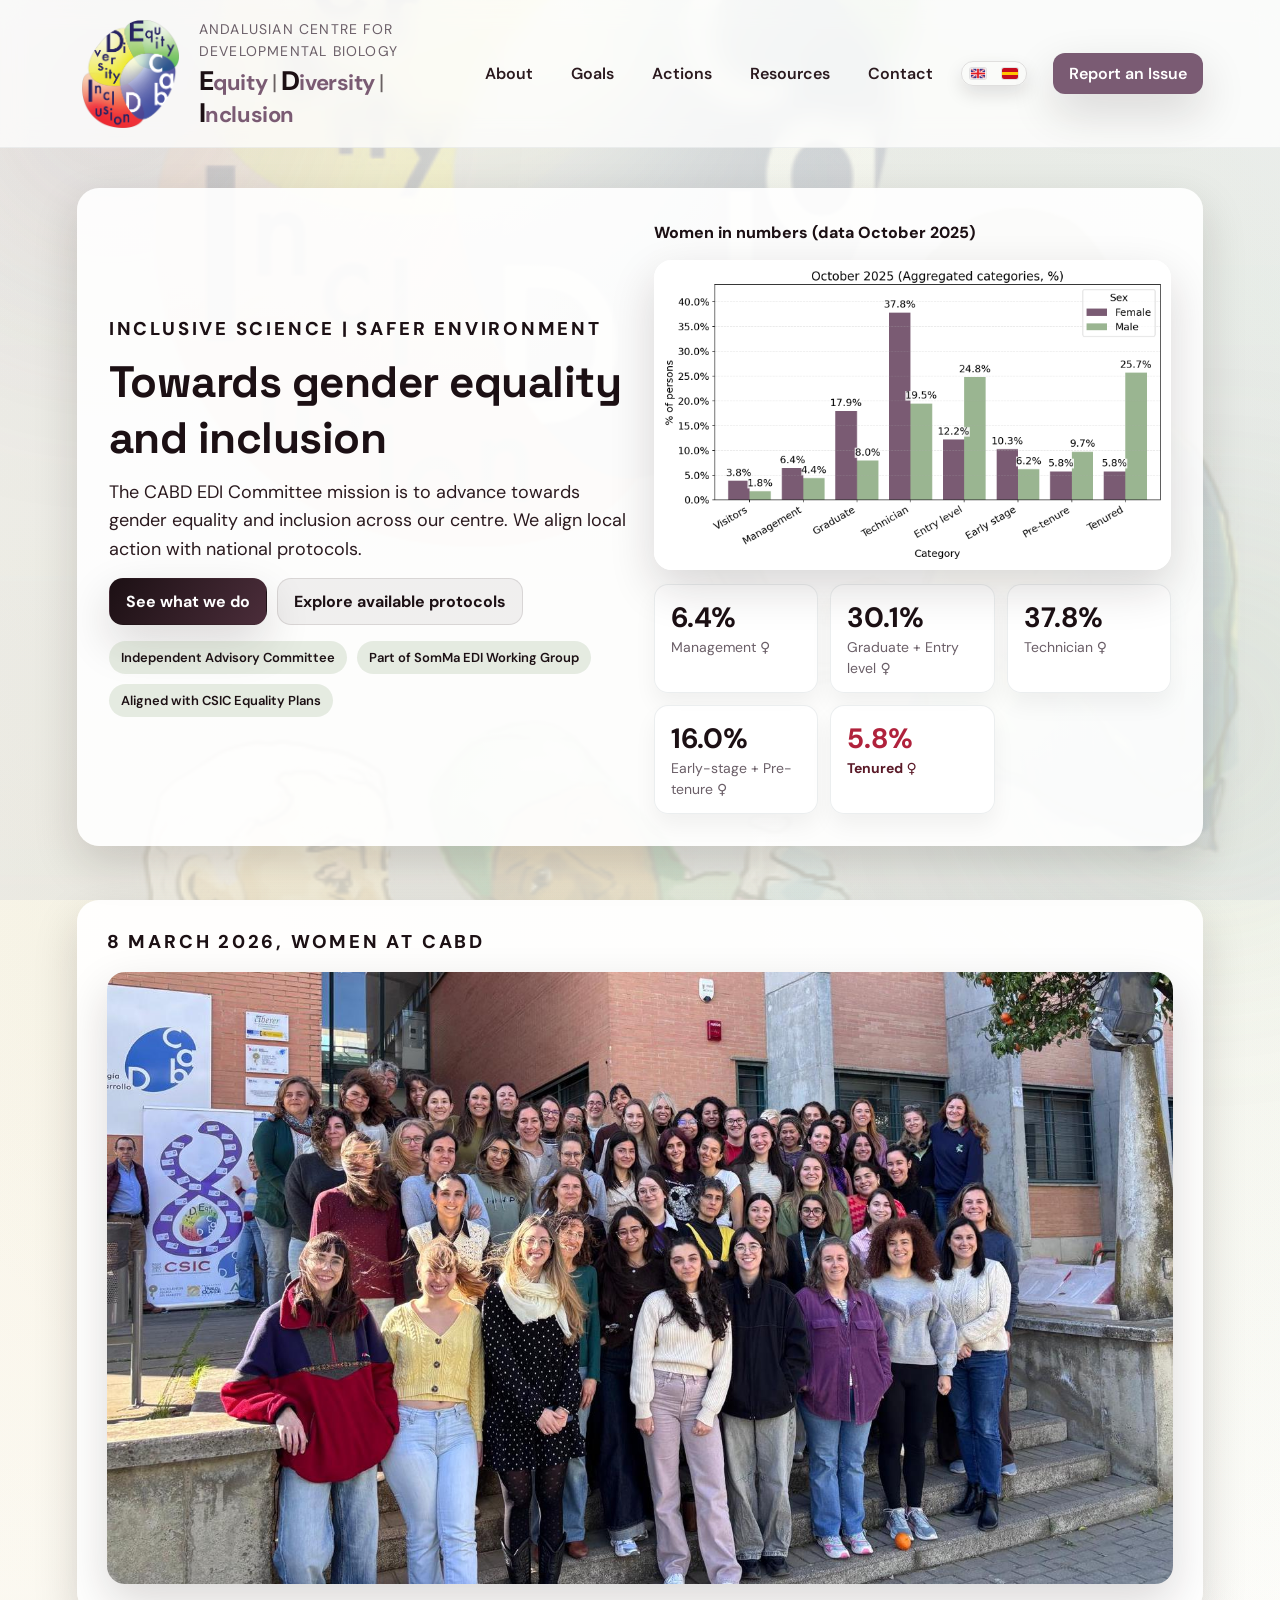
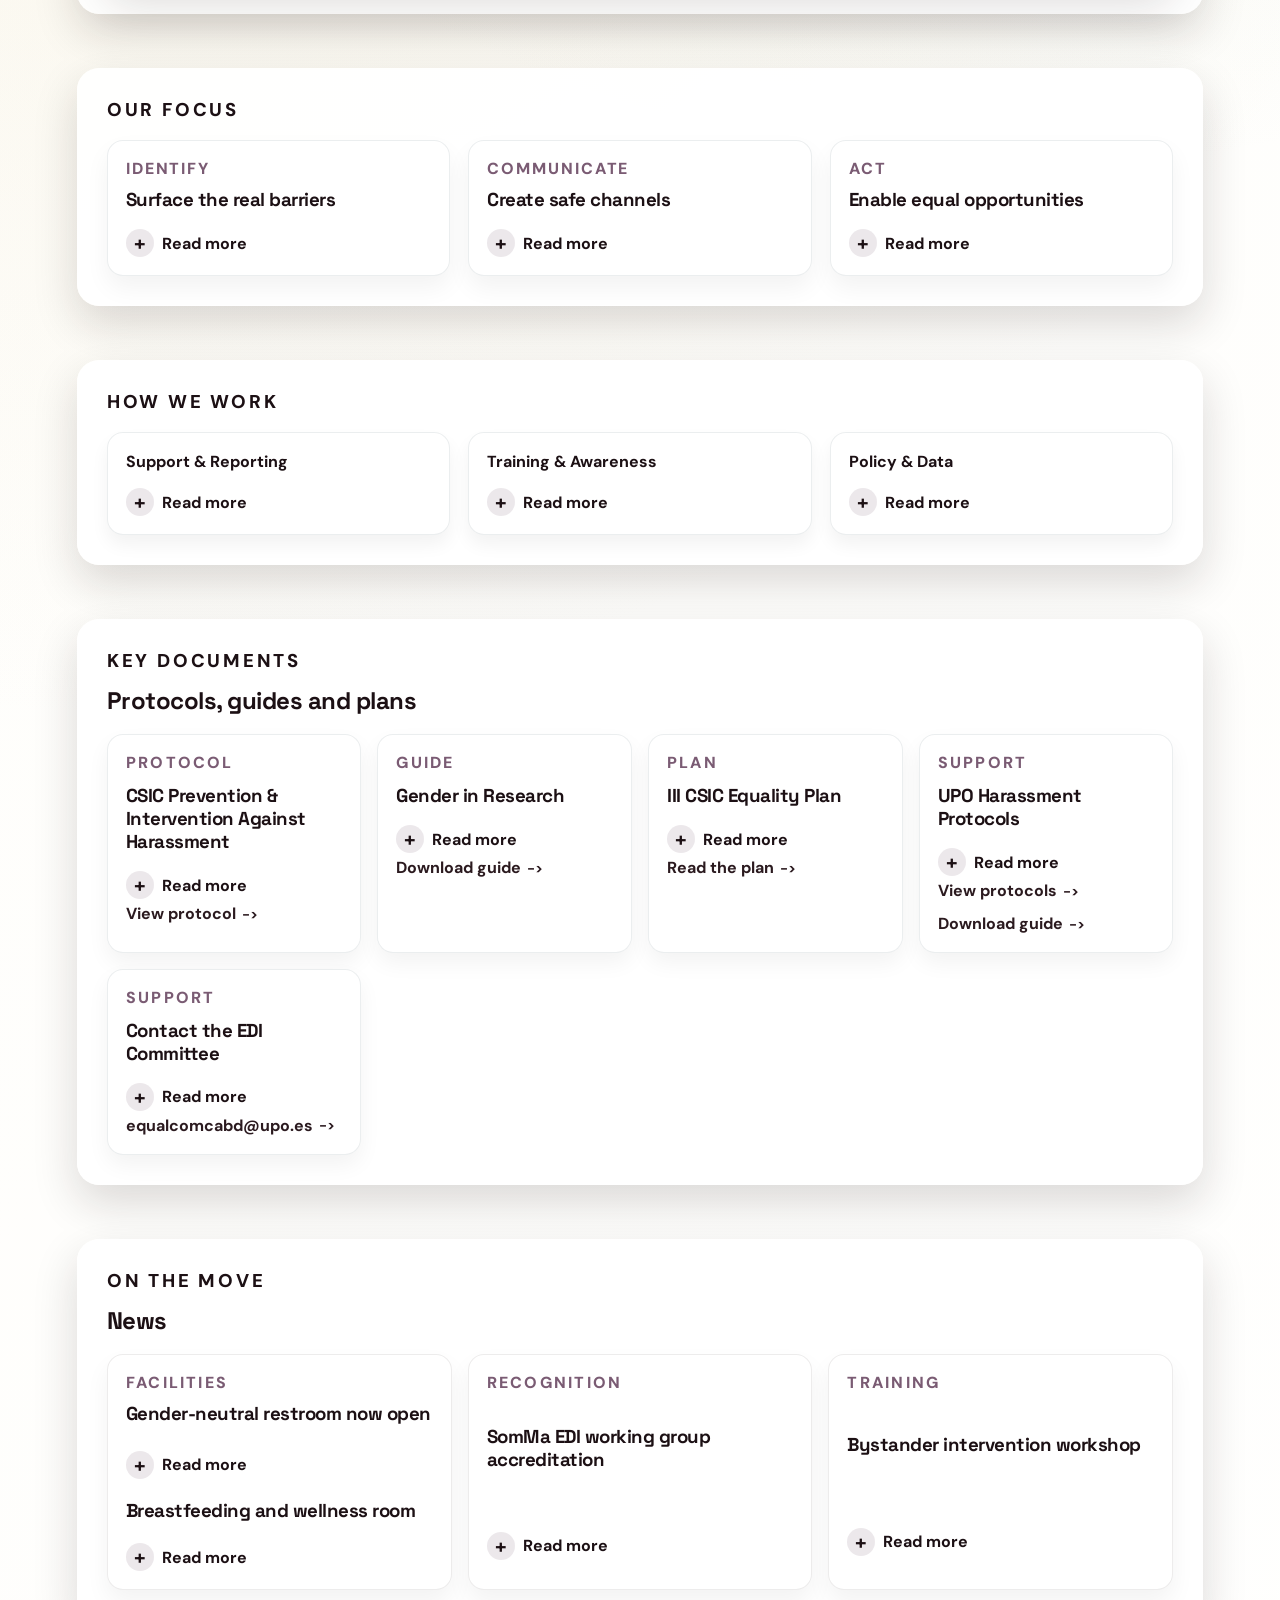
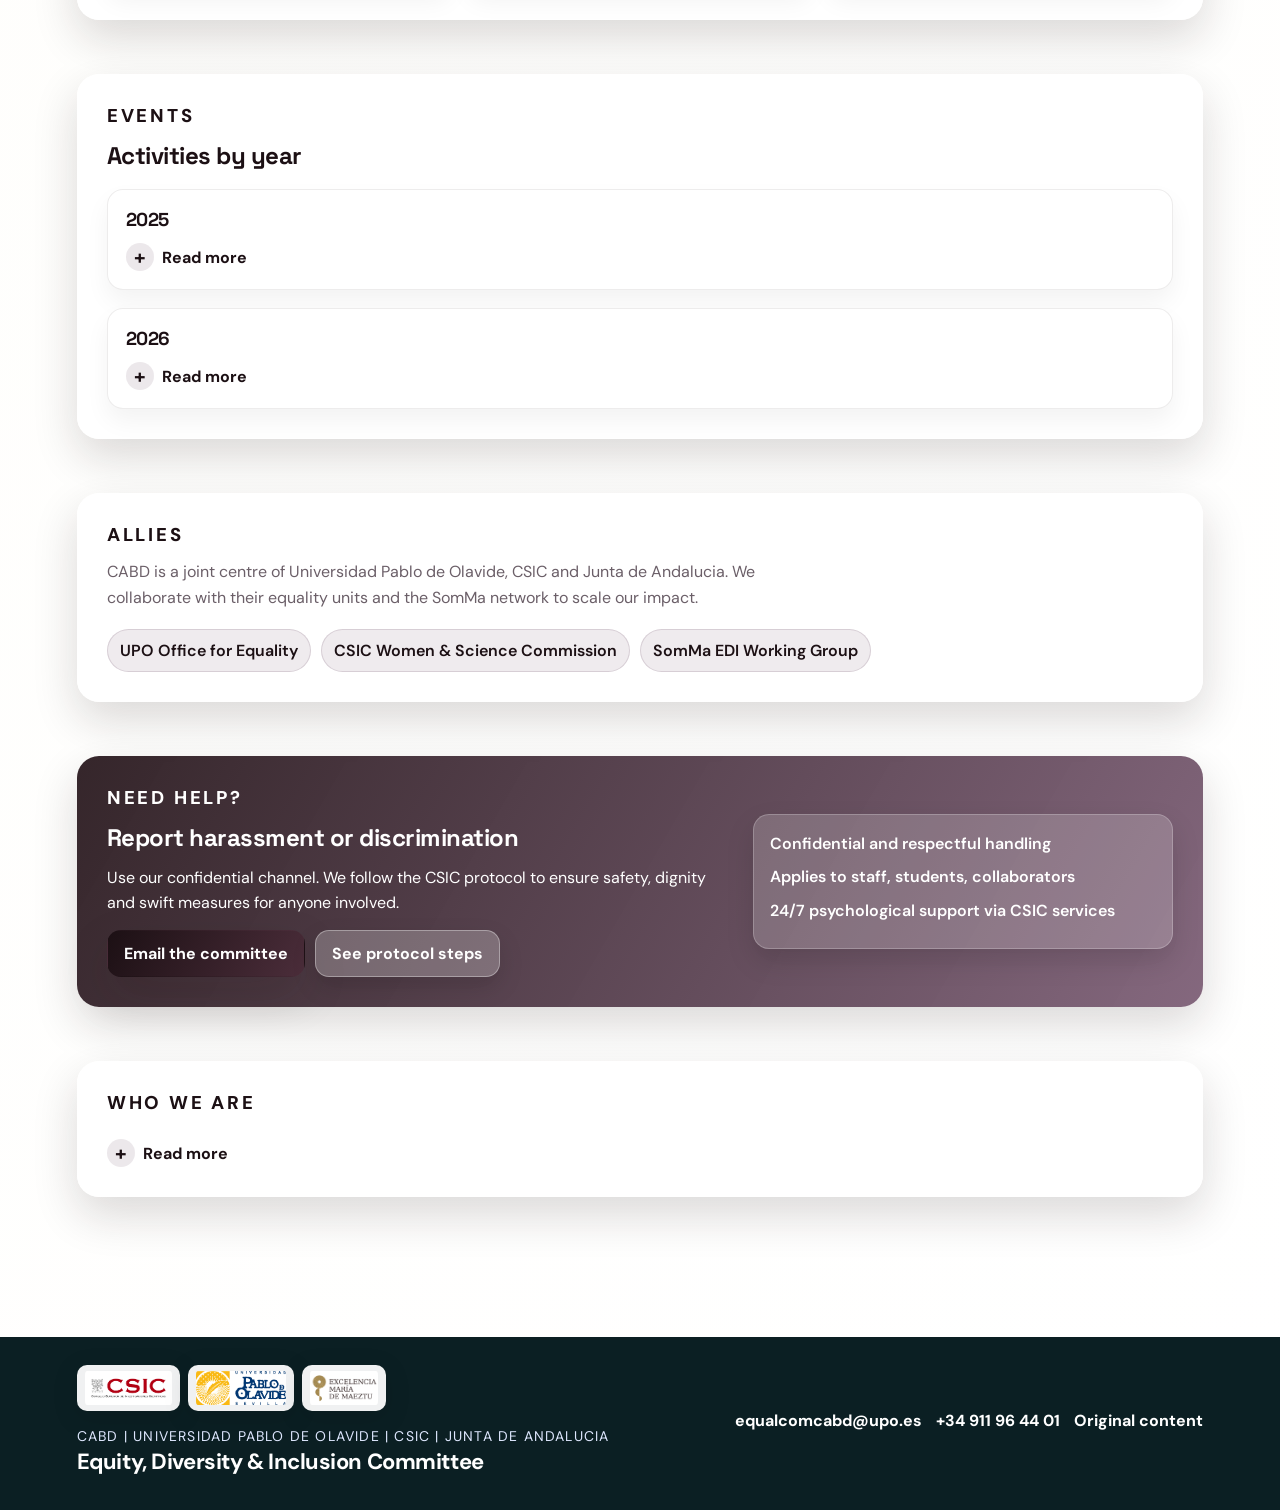
==== index.html @ f6635fc7 "Add files via upload" ====
<!DOCTYPE html>
<html lang="en">
<head>
  <meta charset="UTF-8">
  <meta name="viewport" content="width=device-width, initial-scale=1.0">
  <title>CABD | Equity, Diversity & Inclusion</title>
  <link rel="icon" href="favicon.ico">
  <link rel="icon" type="image/png" sizes="64x64" href="favicon.png">
  <link rel="shortcut icon" href="favicon.ico">
  <link rel="apple-touch-icon" href="apple-touch-icon.png">
  <link rel="preconnect" href="https://fonts.googleapis.com">
  <link rel="preconnect" href="https://fonts.gstatic.com" crossorigin>
  <link href="https://fonts.googleapis.com/css2?family=Space+Grotesk:wght@400;500;600;700&family=DM+Sans:wght@400;500;600&display=swap" rel="stylesheet">
  <link rel="stylesheet" href="styles.css">
  <script data-goatcounter="https://amrojasmendoza.goatcounter.com/count" data-goatcounter-settings='{"no_onload": true}' async src="https://gc.zgo.at/count.js"></script>
</head>
<body>
  <div class="bg-shape bg-shape--one"></div>
  <div class="bg-shape bg-shape--two"></div>

  <header class="topbar">
    <div class="brand">
      <img src="logos/EDI-logo-final.png" alt="CABD EDI" class="brand__logo">
      <a class="brand__link" href="https://www.cabd.es/en/" target="_blank" rel="noopener noreferrer">
        <p class="brand__kicker" data-i18n="brand-kicker">Andalusian Centre for Developmental Biology</p>
        <p class="brand__title" data-i18n="brand-title"><span class="brand__initial">E</span><span class="brand__rest">quity</span> <span class="brand__pipe">|</span> <span class="brand__initial">D</span><span class="brand__rest">iversity</span> <span class="brand__pipe">|</span> <span class="brand__initial">I</span><span class="brand__rest">nclusion</span></p>
      </a>
    </div>
    <nav class="nav">
      <a href="#about" data-i18n="nav-about">About</a>
      <a href="#goals" data-i18n="nav-goals">Goals</a>
      <a href="#actions" data-i18n="nav-actions">Actions</a>
      <a href="#resources" data-i18n="nav-resources">Resources</a>
      <a href="#report" data-i18n="nav-contact">Contact</a>
    </nav>
    <div class="lang-switch">
      <button type="button" class="lang-btn" data-lang="en" aria-pressed="true">
        <span class="flag flag-uk" aria-hidden="true"></span>
      </button>
      <button type="button" class="lang-btn" data-lang="es" aria-pressed="false">
        <span class="flag flag-es" aria-hidden="true"></span>
      </button>
    </div>
    <a class="cta" href="#report" data-i18n="cta-report">Report an Issue</a>
  </header>

  <main>
    <section class="hero" id="about">
      <div class="hero__content">
        <p class="eyebrow" data-i18n="hero-eyebrow">Inclusive Science | Safer environment</p>
        <h1 data-i18n="hero-title">Towards gender equality and inclusion</h1>
        <p class="lede" data-i18n="hero-lede">The CABD EDI Committee mission is to advance towards gender equality and inclusion across our centre. We align local action with national protocols.</p>
        <div class="hero__cta">
          <a class="btn primary" href="#actions" data-i18n="hero-btn-actions">See what we do</a>
          <a class="btn ghost" href="#resources" data-i18n="hero-btn-resources">Explore available protocols</a>
        </div>
        <div class="pill-group">
          <span class="pill" data-i18n="pill-committee">Independent Advisory Committee</span>
          <span class="pill" data-i18n="pill-somma">Part of SomMa EDI Working Group</span>
          <span class="pill" data-i18n="pill-csic">Aligned with CSIC Equality Plans</span>
        </div>
      </div>
      <div class="hero__media">
        <p class="media-title" data-i18n="media-title">Women in numbers (data October 2025)</p>
        <div class="media-card">
          <img src="assets/plots/category_class_2_ana_aggregated_percentage.png" alt="Category distribution graphic">
        </div>
        <div class="stat-grid hero-stats">
          <div class="stat">
            <span class="stat__number">6.4%</span>
            <span class="stat__label" data-i18n="stat-admin-label">Management ♀</span>
          </div>
          <div class="stat">
            <span class="stat__number">30.1%</span>
            <span class="stat__label" data-i18n="stat-student-label">Graduate + Entry level ♀</span>
          </div>
          <div class="stat">
            <span class="stat__number">37.8%</span>
            <span class="stat__label" data-i18n="stat-tech-label">Technician ♀</span>
          </div>
          <div class="stat">
            <span class="stat__number">16.0%</span>
            <span class="stat__label" data-i18n="stat-early-label">Early-stage + Pre-tenure ♀</span>
          </div>
          <div class="stat stat--alert">
            <span class="stat__number">5.8%</span>
            <span class="stat__label" data-i18n="stat-tenured-label">Tenured ♀</span>
          </div>
        </div>
      </div>
    </section>

    <section class="panel" id="cabd-8m">
      <div class="panel__header">
        <p class="eyebrow">8 March 2026, Women at CABD</p>
      </div>
      <div class="media-card">
        <img src="media/cabd-8m.jpeg" alt="8M women at CABD">
      </div>
    </section>

    <section class="panel" id="goals">
      <div class="panel__header">
        <p class="eyebrow" data-i18n="goals-eyebrow">Our focus</p>
      </div>
      <div class="cards cards--three">
        <article class="card">
          <p class="card__kicker" data-i18n="goal1-kicker">Identify</p>
          <h3 data-i18n="goal1-title">Surface the real barriers</h3>
          <button type="button" class="box-toggle" aria-expanded="false">
            <span class="box-toggle__icon" aria-hidden="true">+</span>
            <span class="box-toggle__label" data-i18n="toggle-open">Read more</span>
          </button>
          <div class="box-content" hidden>
            <p data-i18n="goal1-text"><strong>Diagnose</strong> inequality, diversity and inclusion issues specific to CABD to ensure responses address lived realities.</p>
          </div>
        </article>
        <article class="card">
          <p class="card__kicker" data-i18n="goal2-kicker">Communicate</p>
          <h3 data-i18n="goal2-title">Create safe channels</h3>
          <button type="button" class="box-toggle" aria-expanded="false">
            <span class="box-toggle__icon" aria-hidden="true">+</span>
            <span class="box-toggle__label" data-i18n="toggle-open">Read more</span>
          </button>
          <div class="box-content" hidden>
            <p data-i18n="goal2-text">Maintain <strong>transparent pathways</strong> to report inequity and share our activities with the scientific community.</p>
          </div>
        </article>
        <article class="card">
          <p class="card__kicker" data-i18n="goal3-kicker">Act</p>
          <h3 data-i18n="goal3-title">Enable equal opportunities</h3>
          <button type="button" class="box-toggle" aria-expanded="false">
            <span class="box-toggle__icon" aria-hidden="true">+</span>
            <span class="box-toggle__label" data-i18n="toggle-open">Read more</span>
          </button>
          <div class="box-content" hidden>
            <p data-i18n="goal3-text"><strong>Promote actions</strong> that secure fair access, inclusive culture and zero tolerance to harassment.</p>
          </div>
        </article>
      </div>
    </section>

    <section class="panel panel--split" id="actions">
      <div class="panel__header">
        <p class="eyebrow" data-i18n="actions-eyebrow">How we work</p>
      </div>
      <div class="tracks">
        <div class="track">
          <div class="track__title" data-i18n="track1-title">Support & Reporting</div>
          <button type="button" class="box-toggle" aria-expanded="false">
            <span class="box-toggle__icon" aria-hidden="true">+</span>
            <span class="box-toggle__label" data-i18n="toggle-open">Read more</span>
          </button>
          <div class="box-content" hidden>
            <ul>
              <li data-i18n="track1-li1">Confidential guidance for anyone facing discrimination or harassment.</li>
              <li data-i18n="track1-li2">Connect cases to the updated CSIC harassment protocol and campus resources.</li>
              <li data-i18n="track1-li3">Psychological support and follow-up through partner services.</li>
            </ul>
          </div>
        </div>
        <div class="track">
          <div class="track__title" data-i18n="track2-title">Training & Awareness</div>
          <button type="button" class="box-toggle" aria-expanded="false">
            <span class="box-toggle__icon" aria-hidden="true">+</span>
            <span class="box-toggle__label" data-i18n="toggle-open">Read more</span>
          </button>
          <div class="box-content" hidden>
            <ul>
              <li data-i18n="track2-li1">Workshops on bias, inclusive leadership and bystander action.</li>
              <li data-i18n="track2-li2">Sessions on integrating sex/gender analysis into research design.</li>
              <li data-i18n="track2-li3">Annual events around 11F, 8M, Pride Month and Cultural Diversity Day.</li>
            </ul>
          </div>
        </div>
        <div class="track">
          <div class="track__title" data-i18n="track3-title">Policy & Data</div>
          <button type="button" class="box-toggle" aria-expanded="false">
            <span class="box-toggle__icon" aria-hidden="true">+</span>
            <span class="box-toggle__label" data-i18n="toggle-open">Read more</span>
          </button>
          <div class="box-content" hidden>
            <ul>
              <li data-i18n="track3-li1">Monitor representation across career stages and publish dashboards.</li>
              <li data-i18n="track3-li2">Coordinate with UPO Equality Office, CSIC Women & Science Commission and SomMa EDI WG.</li>
              <li data-i18n="track3-li3">Align centre procedures with CSIC and national equality plans.</li>
            </ul>
          </div>
        </div>
      </div>
    </section>

    <section class="panel" id="resources">
      <div class="panel__header">
        <p class="eyebrow" data-i18n="resources-eyebrow">Key documents</p>
        <h2 data-i18n="resources-title">Protocols, guides and plans</h2>
      </div>
      <div class="resource-grid">
        <article class="resource">
          <p class="resource__tag" data-i18n="res1-tag">Protocol</p>
          <h3 data-i18n="res1-title">CSIC Prevention & Intervention Against Harassment</h3>
          <button type="button" class="box-toggle" aria-expanded="false">
            <span class="box-toggle__icon" aria-hidden="true">+</span>
            <span class="box-toggle__label" data-i18n="toggle-open">Read more</span>
          </button>
          <div class="box-content" hidden>
            <p data-i18n="res1-text">Latest protocol to ensure a safe, respectful workplace, including complaint pathways and precautionary measures.</p>
          </div>
          <a class="resource__link" data-i18n="res1-link" href="https://www.csic.es/index.php/en/csic/ciencia-en-igualdad/comision-de-mujeres-y-ciencia/equality-plans-and-protocols" target="_blank" rel="noreferrer">View protocol</a>
        </article>
        <article class="resource">
          <p class="resource__tag" data-i18n="res2-tag">Guide</p>
          <h3 data-i18n="res2-title">Gender in Research</h3>
          <button type="button" class="box-toggle" aria-expanded="false">
            <span class="box-toggle__icon" aria-hidden="true">+</span>
            <span class="box-toggle__label" data-i18n="toggle-open">Read more</span>
          </button>
          <div class="box-content" hidden>
            <p data-i18n="res2-text">Practical guidance to integrate sex/gender perspectives into research proposals and projects.</p>
          </div>
          <a class="resource__link" data-i18n="res2-link" href="https://www.scienceeurope.org/media/ubbllodu/se_gender_practical-guide.pdf" target="_blank" rel="noreferrer">Download guide</a>
        </article>
        <article class="resource">
          <p class="resource__tag" data-i18n="res3-tag">Plan</p>
          <h3 data-i18n="res3-title">III CSIC Equality Plan</h3>
          <button type="button" class="box-toggle" aria-expanded="false">
            <span class="box-toggle__icon" aria-hidden="true">+</span>
            <span class="box-toggle__label" data-i18n="toggle-open">Read more</span>
          </button>
          <div class="box-content" hidden>
            <p data-i18n="res3-text">Framework of measures for equal opportunities across CSIC centres, including CABD.</p>
          </div>
          <a class="resource__link" data-i18n="res3-link" href="https://www.csic.es/es/el-csic/ciencia-en-igualdad/comision-delegada-de-igualdad/planes-de-igualdad-del-csic" target="_blank" rel="noreferrer">Read the plan</a>
        </article>
        <article class="resource">
          <p class="resource__tag" data-i18n="res4-tag">Support</p>
          <h3 data-i18n="res4-title">UPO Harassment Protocols</h3>
          <button type="button" class="box-toggle" aria-expanded="false">
            <span class="box-toggle__icon" aria-hidden="true">+</span>
            <span class="box-toggle__label" data-i18n="toggle-open">Read more</span>
          </button>
          <div class="box-content" hidden>
            <p data-i18n="res4-text">Official UPO protocols and guidance on harassment prevention, reporting channels and support measures.</p>
          </div>
          <div class="resource__links">
            <a class="resource__link" data-i18n="res4-link" href="https://www.upo.es/oficinaparalaigualdad/acoso-protocolos/" target="_blank" rel="noreferrer">View protocols</a>
            <a class="resource__link" data-i18n="res4-link-guide" href="https://www.upo.es/cms1/export/sites/upo/oficinaparalaigualdad/documentos/PDF_GUIA-PROT.pdf" target="_blank" rel="noreferrer">Download guide</a>
          </div>
        </article>
        <article class="resource">
          <p class="resource__tag" data-i18n="res5-tag">Support</p>
          <h3 data-i18n="res5-title">Contact the EDI Committee</h3>
          <button type="button" class="box-toggle" aria-expanded="false">
            <span class="box-toggle__icon" aria-hidden="true">+</span>
            <span class="box-toggle__label" data-i18n="toggle-open">Read more</span>
          </button>
          <div class="box-content" hidden>
            <p data-i18n="res5-text">Email the committee for confidential advice or to suggest actions that improve equity and inclusion.</p>
          </div>
          <a class="resource__link" href="mailto:equalcomcabd@upo.es">equalcomcabd@upo.es</a>
        </article>
      </div>
    </section>

    <section class="panel" id="updates">
      <div class="panel__header">
        <p class="eyebrow" data-i18n="updates-eyebrow">On the move</p>
        <h2 data-i18n="updates-title">News</h2>
      </div>
      <div class="updates-grid">
        <article class="update-card">
          <p class="update-card__tag" data-i18n="update1-tag">Facilities</p>
          <h3 data-i18n="update1-title">Gender-neutral restroom now open</h3>
          <button type="button" class="box-toggle" aria-expanded="false">
            <span class="box-toggle__icon" aria-hidden="true">+</span>
            <span class="box-toggle__label" data-i18n="toggle-open">Read more</span>
          </button>
          <div class="box-content" hidden>
            <p data-i18n="update1-text">A new inclusive WC is located at the first floor, to provide safe access for everyone.</p>
          </div>
          <h3 class="update-card__subhead" data-i18n="update1-extra-title">Breastfeeding and wellness room</h3>
          <button type="button" class="box-toggle" aria-expanded="false">
            <span class="box-toggle__icon" aria-hidden="true">+</span>
            <span class="box-toggle__label" data-i18n="toggle-open">Read more</span>
          </button>
          <div class="box-content" hidden>
            <p data-i18n="update1-extra-text">A dedicated space for breast-feeding and/or wellness is available at CABD, located at the ground level.</p>
          </div>
        </article>
        <article class="update-card">
          <p class="update-card__tag" data-i18n="update2-tag">Recognition</p>
          <h3 data-i18n="update2-title">SomMa EDI working group accreditation</h3>
          <button type="button" class="box-toggle" aria-expanded="false">
            <span class="box-toggle__icon" aria-hidden="true">+</span>
            <span class="box-toggle__label" data-i18n="toggle-open">Read more</span>
          </button>
          <div class="box-content" hidden>
            <p data-i18n="update2-text">CABD participation in the SomMa EDI working group was renewed with commendation for training programs.</p>
            <p class="update-card__date-inline" data-i18n="update2-date">5 Dec 2025</p>
          </div>
        </article>
        <article class="update-card">
          <p class="update-card__tag" data-i18n="update3-tag">Training</p>
          <h3 data-i18n="update3-title">Bystander intervention workshop</h3>
          <button type="button" class="box-toggle" aria-expanded="false">
            <span class="box-toggle__icon" aria-hidden="true">+</span>
            <span class="box-toggle__label" data-i18n="toggle-open">Read more</span>
          </button>
          <div class="box-content" hidden>
            <p data-i18n="update3-text">Hands-on session for staff and students on how to detect, prevent and report harassment situations.</p>
            <p class="update-card__date-inline" data-i18n="update3-date">20 Nov 2025</p>
          </div>
        </article>
      </div>
    </section>

    <section class="panel" id="events">
      <div class="panel__header">
        <p class="eyebrow" data-i18n="events-eyebrow">Events</p>
        <h2 data-i18n="events-title">Activities by year</h2>
      </div>
      <div class="event-years">
        <article class="event-year">
          <h3 class="event-year__title" data-i18n="events-2025-title">2025</h3>
          <button type="button" class="box-toggle" aria-expanded="false">
            <span class="box-toggle__icon" aria-hidden="true">+</span>
            <span class="box-toggle__label" data-i18n="toggle-open">Read more</span>
          </button>
          <div class="box-content" hidden>
            <div class="event-list">
              <article class="event-item">
                <p class="event-item__tag" data-i18n="event-2025-1-tag">Activity</p>
                <h4 class="event-item__title" data-i18n="event-2025-1-title">First meeting of the Equality Committees of Seville</h4>
                <p class="event-item__date" data-i18n="event-2025-1-date"><strong>Date:</strong> 30 October 2025</p>
                <p data-i18n="event-2025-1-place"><strong>Location:</strong> Rosalind Franklin Auditorium, CABD</p>
                <p data-i18n="event-2025-1-speaker"><strong>Speakers:</strong> Committees</p>
                <p data-i18n="event-2025-1-goal"><strong>Objective:</strong> Build synergies.</p>
                <a class="resource__link" href="activities/2025/actividad.0-cartel%201er%20encuentro%20CI%20Sevilla.pdf" target="_blank" rel="noreferrer" data-i18n="event-2025-1-link">View poster</a>
              </article>
              <article class="event-item">
                <p class="event-item__tag" data-i18n="event-2025-2-tag">Talk</p>
                <h4 class="event-item__title" data-i18n="event-2025-2-title">Presentation of the UPO Protocol against sexual harassment</h4>
                <p data-i18n="event-2025-2-context"><strong>Context:</strong> 25N</p>
                <p class="event-item__date" data-i18n="event-2025-2-date"><strong>Date:</strong> 19 November 2025</p>
                <p data-i18n="event-2025-2-place"><strong>Location:</strong> Rosalind Franklin Auditorium, CABD</p>
                <p data-i18n="event-2025-2-speaker"><strong>Speaker:</strong> Candelaria Terceño Solozano</p>
                <p data-i18n="event-2025-2-goal"><strong>Objective:</strong> Present the UPO protocol against sexual harassment and introduce the UPO Equality Committee, its location, staff and contact methods.</p>
                <a class="resource__link" href="activities/2025/actividad.1-Cartel%2025N%20difusio%CC%81n.pdf" target="_blank" rel="noreferrer" data-i18n="event-2025-2-link">View poster</a>
              </article>
              <article class="event-item">
                <p class="event-item__tag" data-i18n="event-2025-3-tag">Talk</p>
                <h4 class="event-item__title" data-i18n="event-2025-3-title">The power of what we do not see in violence</h4>
                <p data-i18n="event-2025-3-context"><strong>Context:</strong> 25N</p>
                <p class="event-item__date" data-i18n="event-2025-3-date"><strong>Date:</strong> 26 November 2025</p>
                <p data-i18n="event-2025-3-place"><strong>Location:</strong> Rosalind Franklin Auditorium, CABD</p>
                <p data-i18n="event-2025-3-speaker"><strong>Speaker:</strong> Reyes Pueyo</p>
                <p data-i18n="event-2025-3-goal"><strong>Objective:</strong> Present the CSIC protocol against sexual harassment, explain how to act and make visible different types of sexual harassment.</p>
              </article>
              <article class="event-item">
                <p class="event-item__tag" data-i18n="event-2025-4-tag">Talk / Workshop</p>
                <h4 class="event-item__title" data-i18n="event-2025-4-title">Changing images to change the world</h4>
                <p data-i18n="event-2025-4-context"><strong>Context:</strong> CABD Christmas event</p>
                <p class="event-item__date" data-i18n="event-2025-4-date"><strong>Date:</strong> 12 December 2025</p>
                <p data-i18n="event-2025-4-place"><strong>Location:</strong> Rosalind Franklin Auditorium, CABD</p>
                <p data-i18n="event-2025-4-speaker"><strong>Speaker:</strong> Yolanda Domínguez</p>
                <p data-i18n="event-2025-4-goal"><strong>Objective:</strong> Show how the images we see every day shape the way we view the world and how that affects sex-based social inequalities.</p>
                <div class="resource__links">
                  <a class="resource__link" href="activities/2025/actividad.3-Cartel%20Yolanda%20Dominguez.pdf" target="_blank" rel="noreferrer" data-i18n="event-2025-4-link">View poster</a>
                  <a class="resource__link" href="https://yolandadominguez.com/portfolio/cambiar-las-imagenes/" target="_blank" rel="noreferrer" data-i18n="event-2025-4-speaker-link">Speaker website</a>
                </div>
              </article>
            </div>
          </div>
        </article>
        <article class="event-year">
          <h3 class="event-year__title" data-i18n="events-2026-title">2026</h3>
          <button type="button" class="box-toggle" aria-expanded="false">
            <span class="box-toggle__icon" aria-hidden="true">+</span>
            <span class="box-toggle__label" data-i18n="toggle-open">Read more</span>
          </button>
          <div class="box-content" hidden>
            <div class="event-list">
              <article class="event-item">
                <p class="event-item__tag" data-i18n="event-2026-1-tag">Talk / Workshop</p>
                <h4 class="event-item__title" data-i18n="event-2026-1-title">Without equality, it is not science</h4>
                <p class="event-item__date" data-i18n="event-2026-1-date"><strong>Date:</strong> 6 March 2026</p>
                <p data-i18n="event-2026-1-context"><strong>Context:</strong> 8M</p>
                <p data-i18n="event-2026-1-place"><strong>Location:</strong> Rosalind Franklin Auditorium, CABD</p>
                <p data-i18n="event-2026-1-speaker"><strong>Speaker:</strong> Reyes Pueyo García</p>
                <p data-i18n="event-2026-1-goal"><strong>Objective:</strong> Raise awareness among researchers about the need to identify our biases.</p>
                <a class="resource__link" href="activities/2026/actividad.4-Cartel%208M%202026.pdf" target="_blank" rel="noreferrer" data-i18n="event-2026-1-link">View poster</a>
              </article>
              <article class="event-item">
                <p class="event-item__tag" data-i18n="event-2026-2-tag">Workshop</p>
                <h4 class="event-item__title" data-i18n="event-2026-2-title">Science outreach workshop</h4>
                <p class="event-item__date" data-i18n="event-2026-2-date"><strong>Date:</strong> 9 April 2026</p>
                <p data-i18n="event-2026-2-context"><strong>Context:</strong> FEVIDA is the university diploma in training for employment and independent living for people with intellectual disabilities at Universidad Pablo de Olavide in Seville.</p>
                <p data-i18n="event-2026-2-place"><strong>Location:</strong> CABD</p>
                <p data-i18n="event-2026-2-speaker"><strong>Speakers:</strong> Ana F. Miñán, Ana Bastos Neto, Sol Sotillos, José M. Urbano, Macarena Díaz, Ariadna González, Javier Valle, Mariví Cascajo.</p>
                <p data-i18n="event-2026-2-goal"><strong>Objective:</strong> Foster the integration of diverse groups, especially those that science does not usually reach.</p>
                <a class="resource__link resource__link--video" href="activities/2026/actividad.5-videoFevida.mp4" target="_blank" rel="noreferrer" data-i18n="event-2026-2-link">Watch video</a>
              </article>
            </div>
          </div>
        </article>
      </div>
    </section>

    <section class="panel" id="network">
      <div class="panel__header">
        <p class="eyebrow" data-i18n="network-eyebrow">Allies</p>
        <p data-i18n="network-text">CABD is a joint centre of Universidad Pablo de Olavide, CSIC and Junta de Andalucia. We collaborate with their equality units and the SomMa network to scale our impact.</p>
      </div>
      <div class="chips">
        <a class="chip-link" href="https://www.upo.es/oficinaparalaigualdad/" target="_blank" rel="noreferrer" data-i18n="chip-upo">UPO Office for Equality</a>
        <a class="chip-link" href="https://www.csic.es/es/el-csic/ciencia-en-igualdad/comision-de-mujeres-y-ciencia" target="_blank" rel="noreferrer" data-i18n="chip-csic">CSIC Women & Science Commission</a>
        <a class="chip-link" href="https://somma.es/tag/wg-edi/" target="_blank" rel="noreferrer" data-i18n="chip-somma">SomMa EDI Working Group</a>
      </div>
    </section>

    <section class="panel panel--contrast" id="report">
      <div class="report">
        <div>
          <p class="eyebrow" data-i18n="report-eyebrow">Need help?</p>
          <h2 data-i18n="report-title">Report harassment or discrimination</h2>
          <p data-i18n="report-text">Use our confidential channel. We follow the CSIC protocol to ensure safety, dignity and swift measures for anyone involved.</p>
          <div class="hero__cta">
            <a class="btn primary" href="mailto:equalcomcabd@upo.es" data-i18n="report-btn-email">Email the committee</a>
            <a class="btn ghost" href="https://www.csic.es/en/csic/gender-equality-science/delegate-committee-for-equality/protocol-against-sexual-harassment" target="_blank" rel="noreferrer" data-i18n="report-btn-protocol">See protocol steps</a>
          </div>
        </div>
        <div class="report__meta">
          <p class="meta" data-i18n="meta1">Confidential and respectful handling</p>
          <p class="meta" data-i18n="meta2">Applies to staff, students, collaborators</p>
          <p class="meta" data-i18n="meta3">24/7 psychological support via CSIC services</p>
        </div>
      </div>
    </section>
    <section class="panel" id="committee">
      <div class="panel__header">
        <p class="eyebrow" data-i18n="committee-eyebrow">Who we are</p>
      </div>
      <button type="button" class="box-toggle" aria-expanded="false">
        <span class="box-toggle__icon" aria-hidden="true">+</span>
        <span class="box-toggle__label" data-i18n="toggle-open">Read more</span>
      </button>
      <div class="box-content" hidden>
        <div class="committee-avatars">
          <div class="member-chip">
            <img class="member-avatar" src="members/marta_artal.jpg" alt="Marta Artal">
            <a class="member-name" href="mailto:martsan@upo.es" data-i18n="member1-name">Marta Artal</a>
          </div>
          <div class="member-chip">
            <img class="member-avatar" src="members/sol_sotillos.jpg" alt="Sol Sotillos">
            <a class="member-name" href="mailto:ssotmar@upo.es" data-i18n="member2-name">Sol Sotillos</a>
          </div>
          <div class="member-chip">
            <img class="member-avatar" src="members/pablo_mier.jpg" alt="Pablo Mier">
            <a class="member-name" href="mailto:pmiemun@upo.es" data-i18n="member3-name">Pablo Mier</a>
          </div>
          <div class="member-chip">
            <img class="member-avatar" src="members/ana_rojas.jpg" alt="Ana M. Rojas">
            <a class="member-name" href="mailto:a.rojas.m@csic.es" data-i18n="member4-name">Ana M. Rojas</a>
          </div>
          <div class="member-chip">
            <img class="member-avatar" src="members/ananeto.jpg" alt="Ana Bastos Neto">
            <a class="member-name" href="mailto:abasnet@upo.es" data-i18n="member5-name">Ana Bastos Neto</a>
          </div>
          <div class="member-chip">
            <img class="member-avatar" src="members/Juan_Tenorio.jpg" alt="Juan Tenorio">
            <a class="member-name" href="mailto:jtenmor@admon.upo.es" data-i18n="member6-name">Juan Tenorio</a>
          </div>
          <div class="member-chip">
            <img class="member-avatar" src="members/marivi.jpeg" alt="Marivi Cascajo">
            <a class="member-name" href="mailto:mvcasalm@upo.es" data-i18n="member7-name">Marivi Cascajo</a>
          </div>
          <div class="member-chip">
            <img class="member-avatar" src="members/anai.png" alt="Ana Isabel Platero">
            <a class="member-name" href="mailto:aiplagom@upo.es" data-i18n="member8-name">Ana Isabel Platero</a>
          </div>
        </div>
      </div>
  </section>
  </main>
  <footer class="footer" id="contact">
    <div class="footer-left">
      <div class="footer-logos">
        <img src="logos/csic-logo.jpg" alt="CSIC logo">
        <img src="logos/upo-logo.jpg" alt="Universidad Pablo de Olavide logo">
        <img src="logos/mdm-logo.jpg" alt="Maria de Maeztu seal">
      </div>
      <div>
        <p class="brand__kicker" data-i18n="footer-kicker">CABD | Universidad Pablo de Olavide | CSIC | Junta de Andalucia</p>
        <p class="brand__title" data-i18n="footer-title">Equity, Diversity & Inclusion Committee</p>
      </div>
    </div>
    <div class="footer__links">
      <a href="mailto:equalcomcabd@upo.es">equalcomcabd@upo.es</a>
      <a href="tel:+34911964401">+34 911 96 44 01</a>
      <a href="https://www.cabd.es/en/pages/167/equity-diversity-inclusion.html" target="_blank" rel="noreferrer">Original content</a>
    </div>
  </footer>
  <script>
    const translations = {
      es: {
        "brand-kicker": "Centro Andaluz de Biología del Desarrollo",
        "brand-title": "Equidad | Diversidad | Inclusión",
        "nav-about": "Quiénes somos",
        "nav-goals": "Objetivos",
        "nav-actions": "Acciones",
        "nav-resources": "Recursos",
        "nav-contact": "Contacto",
        "cta-report": "Reportar un caso",
        "hero-eyebrow": "Ciencia inclusiva | Entorno seguro",
        "hero-title": "Hacia la igualdad de género y la inclusión",
        "hero-lede": "La misión del Comité EDI del CABD es avanzar hacia la igualdad de género y la inclusión en nuestro centro. Alineamos la acción local con los protocolos nacionales.",
        "hero-btn-actions": "Ver nuestras acciones",
        "hero-btn-resources": "Explorar protocolos disponibles",
        "pill-committee": "Comité asesor independiente",
        "pill-somma": "Miembro del grupo EDI de SomMa",
        "pill-csic": "Alineado con los planes de igualdad del CSIC",
        "stat-admin": "Personal administrativo y técnico son mujeres",
        "stat-predoc": "Personal predoctoral",
        "stat-postdoc": "Postdocs y personal senior",
        "stat-pi": "Investigadoras/es principales",
        "goals-eyebrow": "Nuestro enfoque",
        "goals-title": "Tres objetivos guía",
        "goals-text": "Identificamos desigualdades, comunicamos con claridad y promovemos acciones que garanticen la igualdad de oportunidades sin distinción de género, raza, ideología, edad, orientación o religión.",
        "goal1-kicker": "Identificar",
        "goal1-title": "Detectar las barreras reales",
        "goal1-text": "<strong>Diagnosticar</strong> los problemas de desigualdad, diversidad e inclusión específicos del CABD para que las respuestas atiendan a las realidades vividas.",
        "goal2-kicker": "Comunicar",
        "goal2-title": "Crear canales seguros",
        "goal2-text": "Mantener <strong>vías transparentes</strong> para denunciar desigualdades y compartir nuestras actividades con la comunidad científica.",
        "goal3-kicker": "Actuar",
        "goal3-title": "Habilitar oportunidades iguales",
        "goal3-text": "<strong>Promover acciones</strong> que aseguren acceso justo, cultura inclusiva y tolerancia cero al acoso.",
        "toggle-open": "Leer más",
        "toggle-close": "Ocultar",
        "actions-eyebrow": "Cómo trabajamos",
        "actions-title": "De la política a la práctica",
        "actions-text": "Organizamos el trabajo en líneas visibles y accionables.",
        "track1-title": "Apoyo y denuncias",
        "track1-li1": "Asesoramiento confidencial para quien sufra discriminación o acoso.",
        "track1-li2": "Vinculamos los casos al protocolo actualizado del CSIC y a los recursos del campus.",
        "track1-li3": "Apoyo psicológico y seguimiento mediante servicios colaboradores.",
        "track2-title": "Formación y sensibilización",
        "track2-li1": "Talleres sobre sesgos, liderazgo inclusivo y actuación como testigo.",
        "track2-li2": "Sesiones sobre cómo integrar la perspectiva de sexo/género en el diseño de la investigación.",
        "track2-li3": "Eventos anuales en torno al 11F, 8M, Mes del Orgullo y Día de la Diversidad Cultural.",
        "track3-title": "Política y datos",
        "track3-li1": "Seguimiento de la representación por etapas profesionales y publicación de paneles.",
        "track3-li2": "Coordinación con la Oficina de Igualdad de la UPO, la Comisión de Mujeres y Ciencia del CSIC y el grupo EDI de SomMa.",
        "track3-li3": "Alineamos los procedimientos del centro con los planes de igualdad del CSIC y nacionales.",
        "resources-eyebrow": "Documentos clave",
        "resources-title": "Protocolos, guías y planes",
        "resources-text": "Consulta estos recursos para conocer tus derechos y los procesos que te protegen.",
        "res1-tag": "Protocolo",
        "res1-title": "Protocolo CSIC de prevención e intervención frente al acoso",
        "res1-text": "Última versión para garantizar un entorno seguro y respetuoso, con canales de denuncia y medidas cautelares.",
        "res1-link": "Ver protocolo",
        "res2-tag": "Guía",
        "res2-title": "Género en la investigación",
        "res2-text": "Guía práctica para integrar la perspectiva de sexo/género en proyectos y propuestas.",
        "res2-link": "Descargar guía",
        "res3-tag": "Plan",
        "res3-title": "III Plan de Igualdad del CSIC",
        "res3-text": "Marco de medidas de igualdad de oportunidades en los centros del CSIC, incluido el CABD.",
        "res3-link": "Leer el plan",
        "res4-tag": "Protocolo",
        "res4-title": "Protocolos de acoso de la UPO",
        "res4-text": "Protocolos oficiales y guía de la UPO sobre prevención del acoso, canales de denuncia y medidas de apoyo.",
        "res4-link": "Ver protocolos",
        "res4-link-guide": "Descargar guía",
        "res5-tag": "Apoyo",
        "res5-title": "Contacta con el Comité EDI",
        "res5-text": "Escríbenos para recibir asesoramiento confidencial o proponer acciones que mejoren la equidad y la inclusión.",
        "updates-eyebrow": "En marcha",
        "updates-title": "Noticias",
        "events-eyebrow": "Eventos",
        "events-title": "Actividades por año",
        "events-2026-title": "2026",
        "events-2025-title": "2025",
        "event-2026-1-tag": "Charla / Taller",
        "event-2026-1-title": "Sin igualdad no es ciencia",
        "event-2026-1-date": "Fecha: 6 de marzo de 2026",
        "event-2026-1-context": "Contexto: 8M",
        "event-2026-1-place": "Lugar: Auditorio Rosalind Franklin del CABD",
        "event-2026-1-speaker": "Ponente: Reyes Pueyo García",
        "event-2026-1-goal": "Objetivo: Concienciar a los investigadores e investigadoras sobre la necesidad de identificar nuestros sesgos.",
        "event-2026-1-link": "Ver cartel",
        "event-2026-2-tag": "Taller",
        "event-2026-2-title": "Taller de divulgación",
        "event-2026-2-date": "Fecha: 9 de abril de 2026",
        "event-2026-2-context": "Contexto: FEVIDA es el Diploma Universitario en Formación para el empleo y la vida autónoma para personas con discapacidad intelectual de la Universidad Pablo de Olavide, de Sevilla.",
        "event-2026-2-place": "Lugar: CABD",
        "event-2026-2-speaker": "Ponentes: Ana F. Miñán, Ana Bastos Neto, Sol Sotillos, José M. Urbano, Macarena Díaz, Ariadna González, Javier Valle, Mariví Cascajo.",
        "event-2026-2-goal": "Objetivo: Favorecer la integración de colectivos diversos, especialmente aquellos a los que la ciencia no suele llegar.",
        "event-2026-2-link": "Ver vídeo",
        "event-2025-1-tag": "Actividad",
        "event-2025-1-title": "Primer encuentro de los Comités de Igualdad de Sevilla",
        "event-2025-1-date": "Fecha: 30/10/2025",
        "event-2025-1-place": "Lugar: Auditorio Rosalind Franklin del CABD",
        "event-2025-1-speaker": "Ponentes: Comités",
        "event-2025-1-goal": "Objetivo: Establecimiento de sinergias.",
        "event-2025-1-link": "Ver cartel",
        "event-2025-2-tag": "Charla",
        "event-2025-2-title": "Presentación del Protocolo contra el acoso sexual de la UPO",
        "event-2025-2-context": "Contexto: 25N",
        "event-2025-2-date": "Fecha: 19 de noviembre de 2025",
        "event-2025-2-place": "Lugar: Auditorio Rosalind Franklin del CABD",
        "event-2025-2-speaker": "Ponente: Candelaria Terceño Solozano",
        "event-2025-2-goal": "Objetivo: Dar a conocer el protocolo de acoso sexual de la UPO y presentar la comisión de igualdad de la UPO, su localización, personal y modo de contacto.",
        "event-2025-2-link": "Ver cartel",
        "event-2025-3-tag": "Charla",
        "event-2025-3-title": "El poder de lo que no vemos en la violencia",
        "event-2025-3-context": "Contexto: 25N",
        "event-2025-3-date": "Fecha: 26 de noviembre de 2025",
        "event-2025-3-place": "Lugar: Auditorio Rosalind Franklin del CABD",
        "event-2025-3-speaker": "Ponente: Reyes Pueyo",
        "event-2025-3-goal": "Objetivo: Dar a conocer el protocolo de acoso sexual del CSIC, el modo de actuación y contacto, y visibilizar diferentes tipos de acoso sexual.",
        "event-2025-4-tag": "Charla / Taller",
        "event-2025-4-title": "Cambiar las imágenes para cambiar el mundo",
        "event-2025-4-context": "Contexto: Jornadas de Navidad del CABD",
        "event-2025-4-date": "Fecha: 12 de diciembre de 2025",
        "event-2025-4-place": "Lugar: Auditorio Rosalind Franklin del CABD",
        "event-2025-4-speaker": "Ponente: Yolanda Domínguez",
        "event-2025-4-goal": "Objetivo: Mostrar cómo las imágenes de nuestro día a día condicionan nuestra manera de ver el mundo y cómo ello afecta a las desigualdades sociales por razón de sexo.",
        "event-2025-4-link": "Ver cartel",
        "event-2025-4-speaker-link": "Web de la ponente",
        "update1-tag": "Infraestructura",
        "update1-title": "Aseo inclusivo, abierto",
        "update1-text": "Hay disponible un nuevo WC inclusivo situado en la primera planta, para ofrecer un acceso seguro a todas las personas.",
        "update1-extra-title": "Sala de lactancia y bienestar",
        "update1-extra-text": "En el CABD hay disponible un espacio dedicado a la lactancia y/o al bienestar, situado en la planta baja.",
        "update1-date": "15 Ene 2026",
        "update2-tag": "Reconocimiento",
        "update2-title": "Acreditación del grupo EDI de SomMa",
        "update2-text": "Se renovó la participación del CABD en el grupo EDI de SomMa con felicitación por los programas de formación.",
        "update2-date": "5 Dic 2025",
        "update3-tag": "Formación",
        "update3-title": "Taller de intervención como testigo",
        "update3-text": "Sesión práctica para personal y estudiantado sobre detectar, prevenir y denunciar situaciones de acoso.",
        "update3-date": "20 Nov 2025",
        "committee-eyebrow": "Quiénes somos",
        "committee-title": "Comité EDI",
        "committee-text": "Conoce a quienes coordinan la equidad, diversidad e inclusión en el CABD.",
        "member1-name": "Marta Artal",
        "member2-name": "Sol Sotillos",
        "member3-name": "Pablo Mier",
        "member4-name": "Ana M. Rojas",
        "member5-name": "Ana Bastos Neto",
        "member6-name": "Juan Tenorio",
        "member7-name": "Marivi Cascajo",
        "network-eyebrow": "Alianzas",
        "network-title": "Actuamos en conjunto",
        "network-text": "El CABD es un centro mixto de la Universidad Pablo de Olavide, el CSIC y la Junta de Andalucía. Colaboramos con sus unidades de igualdad y con la red SomMa para ampliar nuestro impacto.",
        "chip-upo": "Oficina de Igualdad UPO",
        "chip-csic": "Comisión de Mujeres y Ciencia del CSIC",
        "chip-somma": "Grupo de EDI de SomMa",
        "chip-mdm": "Programa María de Maeztu",
        "report-eyebrow": "¿Necesitas ayuda?",
        "report-title": "Denuncia acoso o discriminación",
        "report-text": "Usa nuestro canal confidencial. Aplicamos el protocolo del CSIC para garantizar seguridad, dignidad y rapidez para todas las partes.",
        "report-btn-email": "Escribir al comité",
        "report-btn-protocol": "Ver pasos del protocolo",
        "meta1": "Gestión confidencial y respetuosa",
        "meta2": "Aplica a personal, estudiantado y colaboradores",
        "meta3": "Apoyo psicológico 24/7 vía servicios del CSIC",
        "footer-kicker": "CABD | Universidad Pablo de Olavide | CSIC | Junta de Andalucía",
        "footer-title": "Comité de Equidad, Diversidad e Inclusión",
        "media-title": "Mujeres en cifras (datos de octubre de 2025)",
        "stat-admin-label": "Administración ♀",
        "stat-student-label": "Grado + Entry level ♀",
        "stat-tech-label": "Técnico ♀",
        "stat-early-label": "Carrera temprana + Pre-tenure ♀",
        "stat-tenured-label": "Carrera estabilizada ♀"
      }
    };

    const originals = {};
    document.querySelectorAll('[data-i18n]').forEach(el => {
      originals[el.dataset.i18n] = el.textContent;
    });

    function setLang(lang) {
      const isEs = lang === 'es';
      document.documentElement.lang = lang;
      document.body.classList.toggle('lang-es', isEs);
      document.querySelectorAll('.lang-btn').forEach(btn => {
        btn.setAttribute('aria-pressed', btn.dataset.lang === lang ? 'true' : 'false');
      });
      const dict = isEs ? translations.es : originals;
      const richTextKeys = new Set(['brand-title', 'goal1-text', 'goal2-text', 'goal3-text']);
      document.querySelectorAll('[data-i18n]').forEach(el => {
        const key = el.dataset.i18n;
        if (dict[key]) {
          if (key === 'brand-title') {
            const words = dict[key].split('|').map(part => part.trim());
            el.innerHTML = words.map(word => {
              const initial = word.charAt(0);
              const rest = word.slice(1);
              return `<span class="brand__initial">${initial}</span><span class="brand__rest">${rest}</span>`;
            }).join(' <span class="brand__pipe">|</span> ');
          } else if (richTextKeys.has(key)) {
            el.innerHTML = dict[key];
          } else {
            el.textContent = dict[key];
          }
        }
      });
      document.querySelectorAll('.box-toggle').forEach(button => {
        const expanded = button.getAttribute('aria-expanded') === 'true';
        const label = button.querySelector('.box-toggle__label');
        if (label) {
          label.textContent = expanded
            ? (isEs ? translations.es['toggle-close'] : 'Hide')
            : (isEs ? translations.es['toggle-open'] : 'Read more');
        }
      });
      localStorage.setItem('lang', lang);
    }

    document.querySelectorAll('.lang-btn').forEach(btn => {
      btn.addEventListener('click', () => setLang(btn.dataset.lang));
    });

    document.querySelectorAll('.box-toggle').forEach(button => {
      button.addEventListener('click', () => {
        const content = button.nextElementSibling;
        const expanded = button.getAttribute('aria-expanded') === 'true';
        button.setAttribute('aria-expanded', expanded ? 'false' : 'true');
        content.hidden = expanded;
        const label = button.querySelector('.box-toggle__label');
        if (label) {
          const lang = document.documentElement.lang === 'es' ? 'es' : 'en';
          label.textContent = expanded
            ? (lang === 'es' ? translations.es['toggle-open'] : 'Read more')
            : (lang === 'es' ? translations.es['toggle-close'] : 'Hide');
        }
      });
    });

    document.querySelectorAll('a[href^="http"]').forEach(link => {
      link.setAttribute('target', '_blank');
      link.setAttribute('rel', 'noopener noreferrer');
    });

    function scrollToSection(hash, updateHash = true) {
      if (!hash || hash === '#') return;
      const target = document.querySelector(hash);
      if (!target) return;
      const header = document.querySelector('.topbar');
      const headerHeight = header ? header.getBoundingClientRect().height : 0;
      const top = window.scrollY + target.getBoundingClientRect().top - headerHeight - 18;
      window.scrollTo({ top: Math.max(top, 0), behavior: 'smooth' });
      if (updateHash) {
        history.pushState(null, '', hash);
      }
    }

    document.querySelectorAll('a[href^="#"]').forEach(link => {
      link.addEventListener('click', event => {
        const hash = link.getAttribute('href');
        if (!hash || hash === '#') return;
        const target = document.querySelector(hash);
        if (!target) return;
        event.preventDefault();
        scrollToSection(hash);
      });
    });

    function goatcounterPath(sectionId) {
      if (sectionId) return `/section/${sectionId}`;
      const hash = window.location.hash.replace(/^#/, '').trim();
      return hash ? `/section/${hash}` : (window.location.pathname || '/');
    }

    function goatcounterTitle(sectionId) {
      const hash = sectionId || window.location.hash.replace(/^#/, '').trim();
      if (!hash) return document.title;
      const section = document.getElementById(hash);
      const heading = section && section.querySelector('h1, h2, h3');
      return heading ? `${document.title} - ${heading.textContent.trim()}` : document.title;
    }

    function sendGoatCounterPageview(sectionId) {
      if (!window.goatcounter || typeof window.goatcounter.count !== 'function') return false;
      window.goatcounter.count({
        path: goatcounterPath(sectionId),
        title: goatcounterTitle(sectionId)
      });
      return true;
    }

    let lastTrackedPath = null;
    function trackSection(sectionId) {
      const path = goatcounterPath(sectionId);
      if (path === lastTrackedPath) return;
      if (sendGoatCounterPageview(sectionId)) {
        lastTrackedPath = path;
      }
    }

    function trackCurrentSection() {
      const hash = window.location.hash.replace(/^#/, '').trim();
      trackSection(hash || null);
    }

    const goatcounterReady = setInterval(() => {
      if (!window.goatcounter || typeof window.goatcounter.count !== 'function') return;
      clearInterval(goatcounterReady);
      trackCurrentSection();
    }, 100);

    window.addEventListener('hashchange', trackCurrentSection);
    window.addEventListener('hashchange', () => {
      scrollToSection(window.location.hash, false);
    });

    const trackedSections = Array.from(document.querySelectorAll('main section[id]'));
    if ('IntersectionObserver' in window) {
      const sectionObserver = new IntersectionObserver(entries => {
        const visibleEntries = entries
          .filter(entry => entry.isIntersecting)
          .sort((a, b) => b.intersectionRatio - a.intersectionRatio);
        if (!visibleEntries.length) return;
        const activeSection = visibleEntries[0].target;
        if (activeSection && activeSection.id) {
          trackSection(activeSection.id);
        }
      }, {
        threshold: [0.35, 0.6, 0.8],
        rootMargin: '-15% 0px -35% 0px'
      });

      trackedSections.forEach(section => sectionObserver.observe(section));
    }

    const savedLang = localStorage.getItem('lang') || 'en';
    if (savedLang !== 'en') setLang(savedLang);
  </script>
</body>
</html>
---- styles.css ----
:root {
  --ink: #2b1a1f;           /* deep plum from enara.jpg dark tones */
  --ink-strong: #1c1014;    /* darker anchor */
  --accent: #7a5b73;        /* muted mauve accent (100,79,95) */
  --sage: #9ab591;          /* soft sage green */
  --sand: #e7d8ae;          /* warm beige */
  --light: #fefdf9;         /* off-white background */
  --muted: #6b5f68;         /* muted text */
  --card: #ffffff;
  --shadow: 0 18px 45px rgba(29, 16, 20, 0.16);
  --radius: 18px;
  --anchor-offset: 138px;
}

html {
  scroll-padding-top: var(--anchor-offset);
}

* {
  box-sizing: border-box;
}

body {
  margin: 0;
  font-family: 'DM Sans', system-ui, -apple-system, sans-serif;
  background: radial-gradient(circle at 10% 20%, rgba(231,216,174,0.25), transparent 35%),
              radial-gradient(circle at 80% 10%, rgba(154,181,145,0.18), transparent 30%),
              linear-gradient(135deg, rgba(254,253,249,0.96), rgba(255,255,255,0.9));
  color: var(--ink);
  min-height: 100vh;
  position: relative;
}

body::before {
  content: "";
  position: fixed;
  inset: 0;
  background: url("media/V4_background_final.jpeg") center / cover no-repeat;
  opacity: 0.18;
  filter: saturate(0.82);
  z-index: -3;
  pointer-events: none;
}

h1, h2, h3 {
  font-family: 'Space Grotesk', 'DM Sans', system-ui, sans-serif;
  margin: 0 0 12px 0;
  color: var(--ink-strong);
  letter-spacing: -0.5px;
}

p {
  margin: 0 0 12px 0;
  color: var(--muted);
  line-height: 1.6;
}

a {
  color: inherit;
  text-decoration: none;
}

a:hover { color: var(--rose); }

.topbar {
  position: sticky;
  top: 0;
  z-index: 10;
  display: flex;
  align-items: center;
  justify-content: space-between;
  flex-wrap: wrap;
  padding: 18px 6vw;
  backdrop-filter: blur(12px);
  background: rgba(255,255,255,0.75);
  border-bottom: 1px solid rgba(12,47,50,0.06);
  gap: 12px 18px;
}

.brand {
  display: flex;
  gap: 14px;
  align-items: center;
  min-width: 0;
  flex: 1 1 280px;
}

.brand__link {
  display: block;
  min-width: 0;
}

.brand__link:hover {
  color: inherit;
}

.brand__logo {
  width: 108px;
  height: 108px;
  object-fit: contain;
  flex-shrink: 0;
}

.brand__kicker {
  margin: 0;
  font-size: 14px;
  text-transform: uppercase;
  letter-spacing: 1.2px;
  color: var(--muted);
}

.brand__title {
  margin: 2px 0 0;
  font-weight: 700;
  color: var(--ink-strong);
  font-size: 22px;
  line-height: 1.2;
  letter-spacing: -0.02em;
}

.brand__initial {
  font-size: 1.22em;
  font-weight: 800;
}

.brand__rest {
  color: var(--accent);
}

.brand__pipe {
  font-weight: 400;
  opacity: 0.65;
}

.nav {
  display: flex;
  gap: 18px;
  align-items: center;
  font-weight: 600;
  flex-wrap: wrap;
}

.nav a {
  padding: 8px 10px;
  border-radius: 10px;
  transition: background 0.2s ease, color 0.2s ease;
}

.nav a:hover {
  background: rgba(122,91,115,0.16);
  color: var(--ink-strong);
}

.cta {
  background: var(--accent);
  color: #fff;
  padding: 10px 16px;
  border-radius: 12px;
  font-weight: 600;
  box-shadow: var(--shadow);
}

.lang-switch {
  display: inline-flex;
  border: 1px solid rgba(42,26,31,0.12);
  border-radius: 12px;
  overflow: hidden;
  margin-right: 8px;
  box-shadow: 0 8px 18px rgba(28,16,20,0.12);
  gap: 0;
  flex: 0 0 auto;
  max-width: 100%;
}

.lang-btn {
  background: transparent;
  border: none;
  padding: 6px 8px;
  font-weight: 700;
  color: var(--ink);
  cursor: pointer;
  transition: background 0.18s ease, color 0.18s ease;
  display: inline-flex;
  gap: 4px;
  align-items: center;
  flex: 1 1 0;
  min-width: 0;
}

.lang-btn[aria-pressed=\"true\"] {
  background: rgba(122,91,115,0.16);
  color: var(--ink-strong);
}

.flag {
  width: 16px;
  height: 11px;
  border-radius: 2px;
  flex-shrink: 0;
  box-shadow: 0 0 0 1px rgba(28,16,20,0.1);
  background-size: cover;
}

/* Simplified flags drawn with gradients to avoid external assets */
.flag-es {
  background: linear-gradient(#c60b1e 0 33%, #ffc400 33% 66%, #c60b1e 66% 100%);
}
.flag-uk {
  background: url("logos/united-kingdom-flag-logo-png_seeklogo-309793.png") center / cover no-repeat;
}

main {
  padding: 40px 6vw 80px;
}

.hero {
  display: grid;
  grid-template-columns: repeat(auto-fit, minmax(280px, 1fr));
  gap: 28px;
  align-items: center;
  padding: 32px;
  background: rgba(255,255,255,0.9);
  border-radius: 22px;
  box-shadow: var(--shadow);
  position: relative;
  overflow: hidden;
}

.hero__content h1 { font-size: clamp(32px, 4vw, 44px); }

.lede {
  font-size: 18px;
  color: var(--ink);
}

.eyebrow {
  letter-spacing: 0.15em;
  text-transform: uppercase;
  font-size: clamp(16px, 1.45vw, 20px);
  font-weight: 800;
  color: var(--ink-strong);
  margin-bottom: 12px;
  line-height: 1.3;
}

.hero__cta {
  display: flex;
  flex-wrap: wrap;
  gap: 10px;
  margin-top: 14px;
}

.btn {
  display: inline-flex;
  align-items: center;
  gap: 6px;
  padding: 12px 16px;
  border-radius: 14px;
  border: 1px solid transparent;
  font-weight: 700;
  cursor: pointer;
  transition: transform 0.18s ease, box-shadow 0.18s ease, background 0.18s ease;
}

.btn.primary {
  background: linear-gradient(120deg, var(--ink-strong), #4b2d3a);
  color: #fff;
  box-shadow: var(--shadow);
}

.btn.ghost {
  background: rgba(42, 26, 31, 0.06);
  color: var(--ink-strong);
  border-color: rgba(42,26,31,0.12);
}

.btn:hover { transform: translateY(-2px); }

.pill-group { display: flex; flex-wrap: wrap; gap: 10px; margin-top: 16px; }

.pill {
  background: rgba(154,181,145,0.25);
  color: var(--ink-strong);
  padding: 8px 12px;
  border-radius: 999px;
  font-weight: 600;
  font-size: 13px;
}

.hero__media { display: grid; gap: 14px; }

.media-title {
  margin: 0;
  font-weight: 800;
  color: var(--ink-strong);
}

.media-card {
  border-radius: 18px;
  overflow: hidden;
  box-shadow: var(--shadow);
  background: #fff;
  position: relative;
}

.media-card img {
  display: block;
  width: 100%;
  height: auto;
  object-fit: contain;
}

.stat-grid {
  display: grid;
  grid-template-columns: repeat(auto-fit, minmax(140px, 1fr));
  gap: 12px;
}

.hero-stats .stat {
  background: rgba(255,255,255,0.9);
  border: 1px solid rgba(12,47,50,0.08);
}

.stat {
  padding: 14px 16px;
  background: #fff;
  border-radius: 14px;
  border: 1px solid rgba(12,47,50,0.08);
  box-shadow: 0 12px 22px rgba(0,0,0,0.05);
}

.stat__number { display: block; font-size: 28px; font-weight: 700; color: var(--ink-strong); }
.stat__label { color: var(--muted); font-size: 14px; }

.stat--alert {
  border: 1px solid rgba(232,90,112,0.45);
  background: linear-gradient(180deg, rgba(232,90,112,0.12), #fff);
}
.stat--alert .stat__number { color: #b0223c; }
.stat--alert .stat__label { color: #5a1a28; font-weight: 700; }

.panel {
  margin-top: 54px;
  background: rgba(255,255,255,0.92);
  border-radius: 22px;
  padding: 30px;
  box-shadow: var(--shadow);
}

section[id] {
  scroll-margin-top: var(--anchor-offset);
}

.panel--split .tracks { display: grid; grid-template-columns: repeat(auto-fit, minmax(220px,1fr)); gap: 18px; }
.panel--split .track { background: #fff; border: 1px solid rgba(12,47,50,0.08); border-radius: 16px; padding: 18px; box-shadow: 0 10px 18px rgba(0,0,0,0.05); }
.track__title { font-weight: 700; color: var(--ink-strong); margin-bottom: 10px; }
.track ul { margin: 0; padding-left: 18px; color: var(--muted); line-height: 1.5; }

.cards { display: grid; gap: 18px; }
.cards--three { grid-template-columns: repeat(auto-fit, minmax(220px, 1fr)); }

.card { background: #fff; padding: 18px; border-radius: 16px; border: 1px solid rgba(12,47,50,0.08); box-shadow: 0 12px 24px rgba(0,0,0,0.05); }
.card__kicker { color: var(--accent); font-weight: 800; letter-spacing: 0.12em; text-transform: uppercase; font-size: 16px; margin: 0 0 8px; line-height: 1.3; }

.box-toggle {
  display: inline-flex;
  align-items: center;
  gap: 8px;
  margin-top: 6px;
  padding: 0;
  border: none;
  background: transparent;
  color: var(--ink-strong);
  font: inherit;
  font-weight: 700;
  cursor: pointer;
}

.box-toggle__icon {
  display: inline-grid;
  place-items: center;
  width: 28px;
  height: 28px;
  border-radius: 999px;
  background: rgba(122,91,115,0.14);
  color: var(--ink-strong);
  font-size: 20px;
  line-height: 1;
  transition: transform 0.18s ease, background 0.18s ease;
}

.box-toggle[aria-expanded="true"] .box-toggle__icon {
  transform: rotate(45deg);
  background: rgba(154,181,145,0.3);
}

.box-content {
  margin-top: 12px;
}

.panel__header { max-width: 720px; margin-bottom: 18px; }

.resource-grid { display: grid; gap: 16px; grid-template-columns: repeat(auto-fit, minmax(240px, 1fr)); }
.resource { background: #fff; border-radius: 16px; padding: 18px; border: 1px solid rgba(12,47,50,0.08); box-shadow: 0 10px 22px rgba(0,0,0,0.05); }
.resource__tag { font-size: 16px; text-transform: uppercase; letter-spacing: 0.14em; color: var(--accent); margin: 0 0 10px; font-weight: 800; line-height: 1.3; }
.resource__links { display: grid; gap: 8px; }
.resource__link { display: inline-flex; align-items: center; gap: 6px; font-weight: 700; color: var(--ink); margin-top: 4px; }
.resource__link::after { content: '->'; font-size: 14px; }
.resource__link--video {
  color: #0f5f63;
}
.resource__link--video::after {
  content: '▶';
  font-size: 13px;
}

.updates-grid {
  display: grid;
  gap: 16px;
  grid-template-columns: repeat(auto-fit, minmax(240px, 1fr));
}

.event-years {
  display: grid;
  gap: 18px;
  grid-template-columns: 1fr;
}

.event-year {
  background: #fff;
  border-radius: 16px;
  padding: 18px;
  border: 1px solid rgba(28,16,20,0.08);
  box-shadow: 0 12px 24px rgba(0,0,0,0.05);
}

.event-year__title {
  margin-bottom: 6px;
}

.event-list {
  display: grid;
  gap: 16px;
}

.event-item {
  display: grid;
  gap: 8px 18px;
  padding: 16px 18px;
  border-top: 1px solid rgba(28,16,20,0.08);
  border-radius: 16px;
  background: #fff;
}

.event-item:nth-child(even) {
  background: rgba(122,91,115,0.08);
}

.event-item:first-child {
  border-top: none;
}

.event-item__tag {
  font-size: 12px;
  text-transform: uppercase;
  letter-spacing: 0.16em;
  color: var(--accent);
  margin: 0 0 6px;
  font-weight: 700;
}

.event-item__title {
  margin-bottom: 10px;
}

.event-item__date {
  display: inline-flex;
  align-items: center;
  padding: 4px 10px;
  border-radius: 999px;
  background: rgba(154,181,145,0.2);
  color: var(--ink-strong);
  font-weight: 700;
  margin-bottom: 10px;
}

.event-item__date strong {
  margin-right: 4px;
}

.event-item p strong {
  color: var(--ink-strong);
}

.event-item p[data-i18n*="speaker"] {
  color: var(--ink-strong);
  font-weight: 700;
}

.event-item p {
  margin-bottom: 8px;
}

@media (min-width: 900px) {
  .event-list {
    grid-template-columns: repeat(2, minmax(0, 1fr));
    align-items: start;
  }
}


.update-card {
  background: #fff;
  border-radius: 16px;
  padding: 18px;
  border: 1px solid rgba(28,16,20,0.08);
  box-shadow: 0 12px 24px rgba(0,0,0,0.05);
  display: grid;
  gap: 8px;
}

.update-card__tag {
  font-size: 16px;
  text-transform: uppercase;
  letter-spacing: 0.14em;
  color: var(--accent);
  margin: 0;
  font-weight: 800;
  line-height: 1.3;
}

.update-card__meta {
  font-size: 13px;
  color: var(--muted);
}

.update-card__date-inline {
  display: inline-flex;
  align-items: center;
  margin-top: 6px;
  padding: 4px 10px;
  border-radius: 999px;
  background: rgba(154,181,145,0.2);
  color: var(--ink-strong);
  font-weight: 700;
}

.update-card__subhead {
  margin: 12px 0 6px;
  color: var(--ink-strong);
  font-weight: 700;
  font-family: 'Space Grotesk', 'DM Sans', system-ui, sans-serif;
  font-size: 1.17em;
  line-height: 1.3;
}

.committee-avatars {
  display: grid;
  grid-template-columns: repeat(auto-fit, minmax(260px, 1fr));
  gap: 20px;
  align-items: stretch;
}

.member-chip {
  display: flex;
  align-items: center;
  gap: 18px;
  padding: 18px 20px;
  background: #fff;
  border: 1px solid rgba(28,16,20,0.08);
  border-radius: 22px;
  box-shadow: 0 8px 16px rgba(0,0,0,0.05);
  min-width: 0;
}

.member-avatar {
  width: 104px;
  height: 104px;
  border-radius: 50%;
  object-fit: cover;
  border: 1px solid rgba(28,16,20,0.08);
  background: #f4f1e8;
  flex-shrink: 0;
}

.member-name {
  margin: 0;
  font-weight: 700;
  color: var(--ink-strong);
  text-decoration: none;
  font-size: 16px;
  line-height: 1.3;
  overflow-wrap: anywhere;
}

.member-name:hover {
  color: var(--accent);
}

.committee-note {
  margin-top: 12px;
  color: var(--muted);
  font-size: 14px;
}

.panel--contrast {
  background: linear-gradient(120deg, rgba(42,26,31,0.95), rgba(122,91,115,0.92));
  color: #fff;
}
.panel--contrast h2, .panel--contrast p, .panel--contrast .eyebrow { color: #fff; }
.panel--contrast .chips span {
  background: rgba(255,255,255,0.12);
  color: #fff;
  border: 1px solid rgba(255,255,255,0.2);
}
.panel--contrast .btn.ghost {
  background: rgba(255,255,255,0.24);
  color: #fff;
  border-color: rgba(255,255,255,0.34);
  box-shadow: 0 10px 24px rgba(0,0,0,0.14);
}

.chips { display: flex; flex-wrap: wrap; gap: 10px; }
.chips span { padding: 10px 12px; border-radius: 999px; font-weight: 600; }
.chip-link {
  padding: 10px 12px;
  border-radius: 999px;
  font-weight: 600;
  background: rgba(255,255,255,0.12);
  color: #fff;
  border: 1px solid rgba(255,255,255,0.2);
}

.panel:not(.panel--contrast) .chip-link {
  background: rgba(122,91,115,0.12);
  color: var(--ink-strong);
  border: 1px solid rgba(122,91,115,0.2);
}

.report {
  display: grid;
  gap: 16px;
  grid-template-columns: minmax(260px, 3fr) minmax(200px, 2fr);
  align-items: center;
}

.report__meta { background: rgba(12,47,50,0.06); border-radius: 16px; padding: 16px; }
.panel--contrast .report__meta {
  background: rgba(255,255,255,0.18);
  border: 1px solid rgba(255,255,255,0.22);
  box-shadow: 0 12px 28px rgba(0,0,0,0.14);
}
.meta { margin: 0 0 8px; color: var(--ink); font-weight: 600; }
.panel--contrast .meta { color: #fff; }

.logo-strip {
  display: grid;
  grid-template-columns: repeat(auto-fit, minmax(140px, 1fr));
  gap: 18px;
  align-items: center;
  justify-items: center;
}

.logo-strip img {
  max-height: 80px;
  width: auto;
  object-fit: contain;
  filter: drop-shadow(0 8px 18px rgba(28,16,20,0.15));
}

.footer {
  margin-top: 60px;
  padding: 28px 6vw 34px;
  background: #0b1f23;
  color: #fefefe;
  display: flex;
  flex-wrap: wrap;
  justify-content: space-between;
  gap: 12px;
  align-items: center;
}

.footer-left {
  display: flex;
  align-items: center;
  flex-wrap: wrap;
  gap: 14px;
  min-width: 0;
  flex: 1 1 320px;
}

.footer__links { display: flex; gap: 14px; flex-wrap: wrap; }
.footer__links a { color: #ffffff; font-weight: 700; }
.footer__links a:hover { color: #f3d7ff; }

.footer-logos {
  display: flex;
  gap: 8px;
  align-items: center;
  flex-wrap: wrap;
}

.footer-logos img {
  max-height: 46px;
  width: auto;
  object-fit: contain;
  background: rgba(255,255,255,0.94);
  border-radius: 10px;
  padding: 6px 8px;
  filter: drop-shadow(0 6px 12px rgba(0,0,0,0.12));
}

.footer .brand__kicker { color: #dfe8ff; }
.footer .brand__title { color: #ffffff; }

.ally-logos {
  margin-top: 16px;
  display: grid;
  grid-template-columns: repeat(auto-fit, minmax(140px, 1fr));
  gap: 14px;
  align-items: center;
}

.ally-logos img {
  max-height: 70px;
  width: auto;
  object-fit: contain;
  filter: drop-shadow(0 8px 18px rgba(0,0,0,0.28));
  background: rgba(255,255,255,0.92);
  border-radius: 12px;
  padding: 8px 12px;
}

.bg-shape {
  position: fixed;
  z-index: -1;
  filter: blur(120px);
  opacity: 0.65;
}

.bg-shape--one { width: 520px; height: 520px; background: radial-gradient(circle at 30% 30%, rgba(122,91,115,0.35), transparent 60%); top: -80px; left: -60px; }
.bg-shape--two { width: 480px; height: 480px; background: radial-gradient(circle at 70% 40%, rgba(154,181,145,0.35), transparent 55%); bottom: -120px; right: -80px; }

@media (max-width: 820px) {
  .nav { display: none; }
  .topbar { align-items: flex-start; }
  .lang-switch {
    margin-right: 0;
    order: 3;
  }
  .cta {
    order: 4;
    margin-left: auto;
  }
  .report { grid-template-columns: 1fr; }
  .footer {
    align-items: flex-start;
  }
  .footer__links {
    width: 100%;
  }
}

@media (max-width: 540px) {
  main { padding: 28px 5vw 60px; }
  .hero, .panel { padding: 22px; }
  .brand__logo { width: 82px; height: 82px; }
  .topbar {
    padding: 14px 5vw;
  }
  .brand {
    flex-basis: 100%;
  }
  .lang-switch {
    width: fit-content;
  }
  .footer-left,
  .footer__links {
    width: 100%;
  }
  .footer__links {
    gap: 10px 14px;
  }
  .footer .brand__kicker,
  .footer .brand__title {
    overflow-wrap: anywhere;
  }
  .committee-avatars {
    grid-template-columns: 1fr;
  }
  .member-avatar {
    width: 84px;
    height: 84px;
  }
}
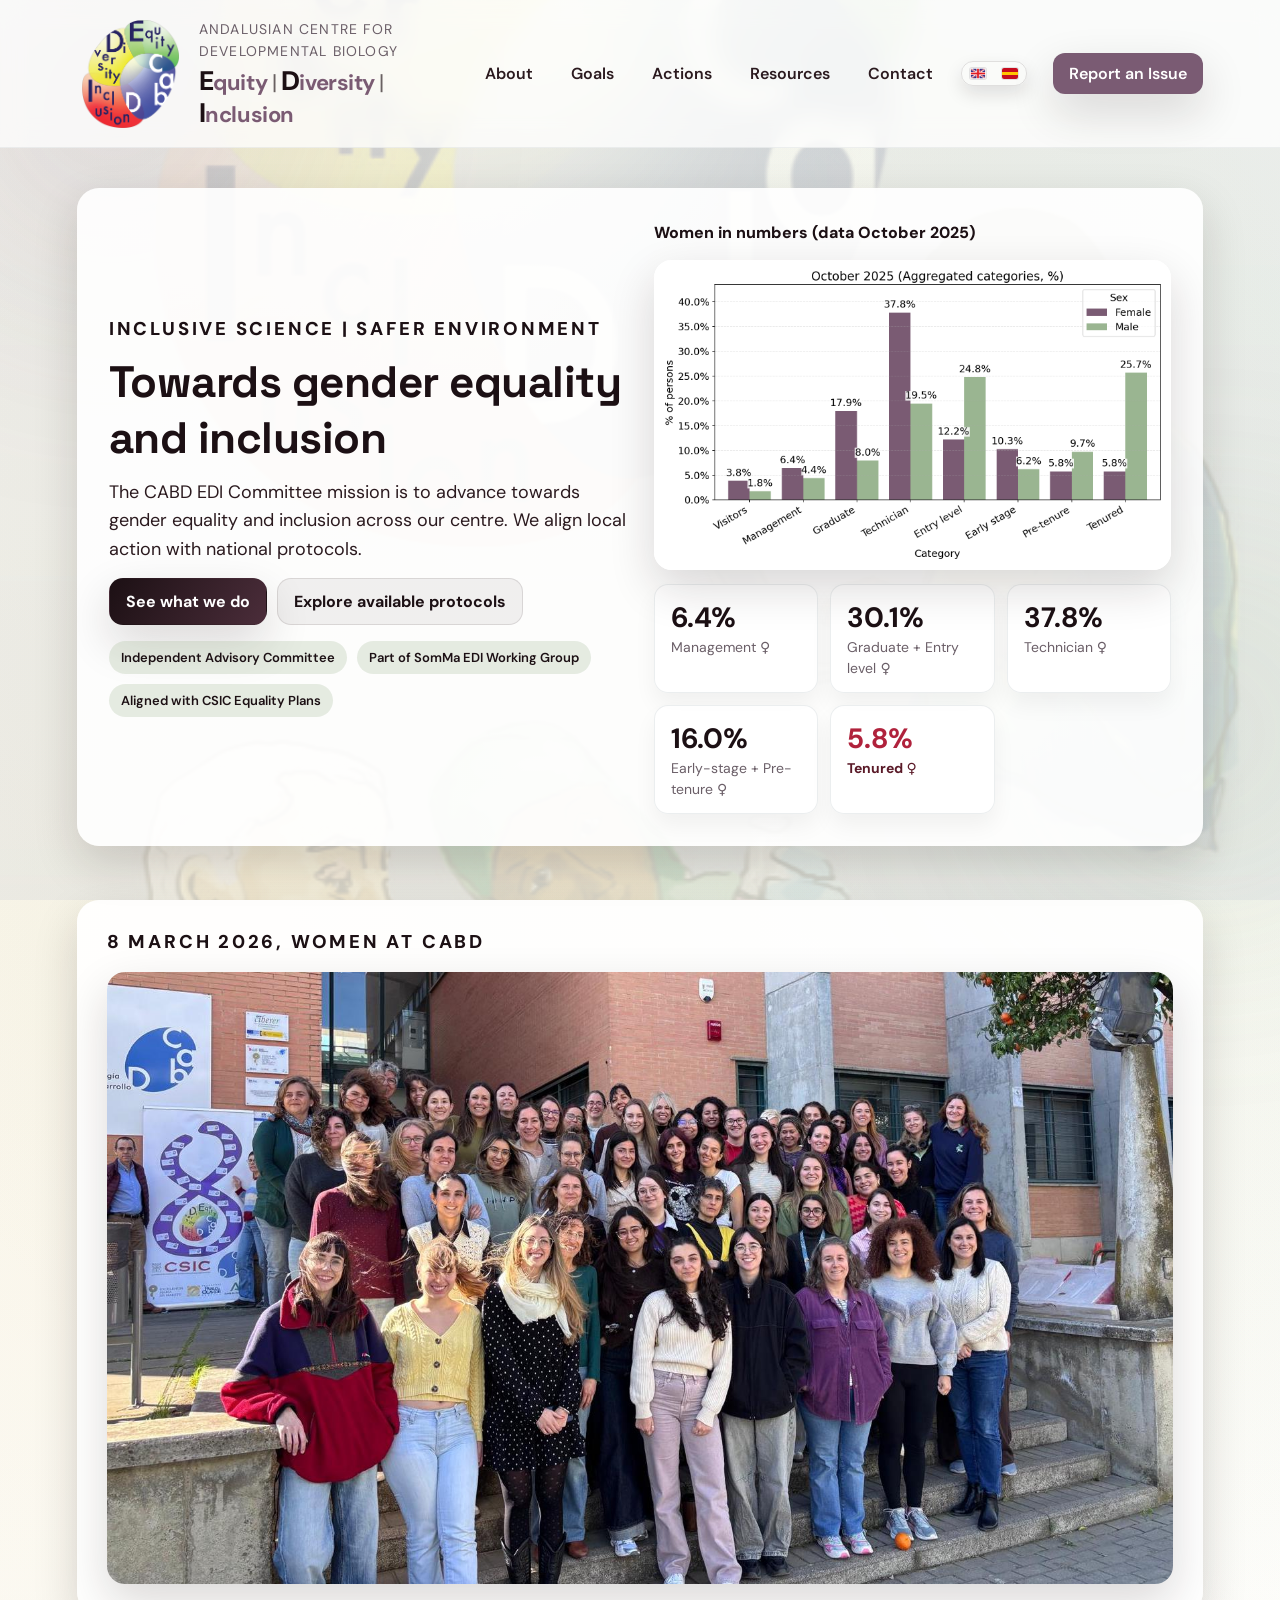
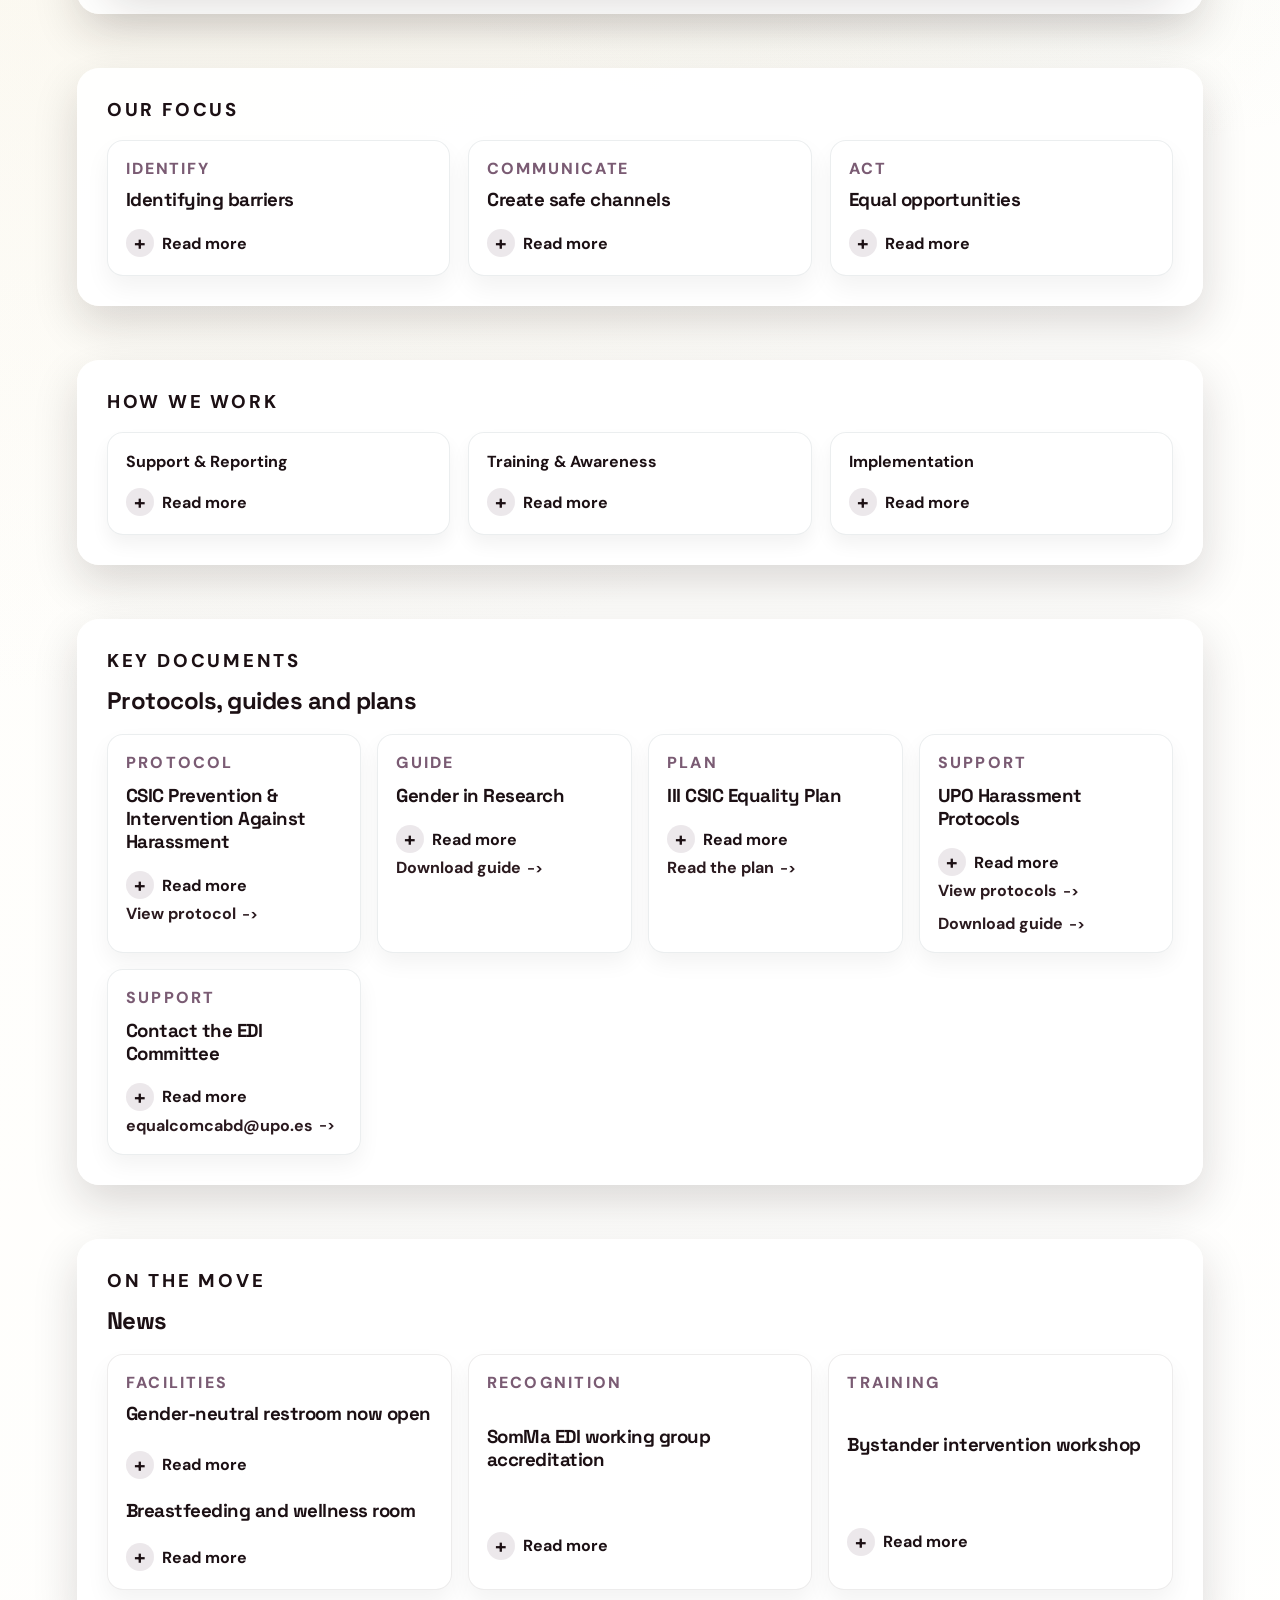
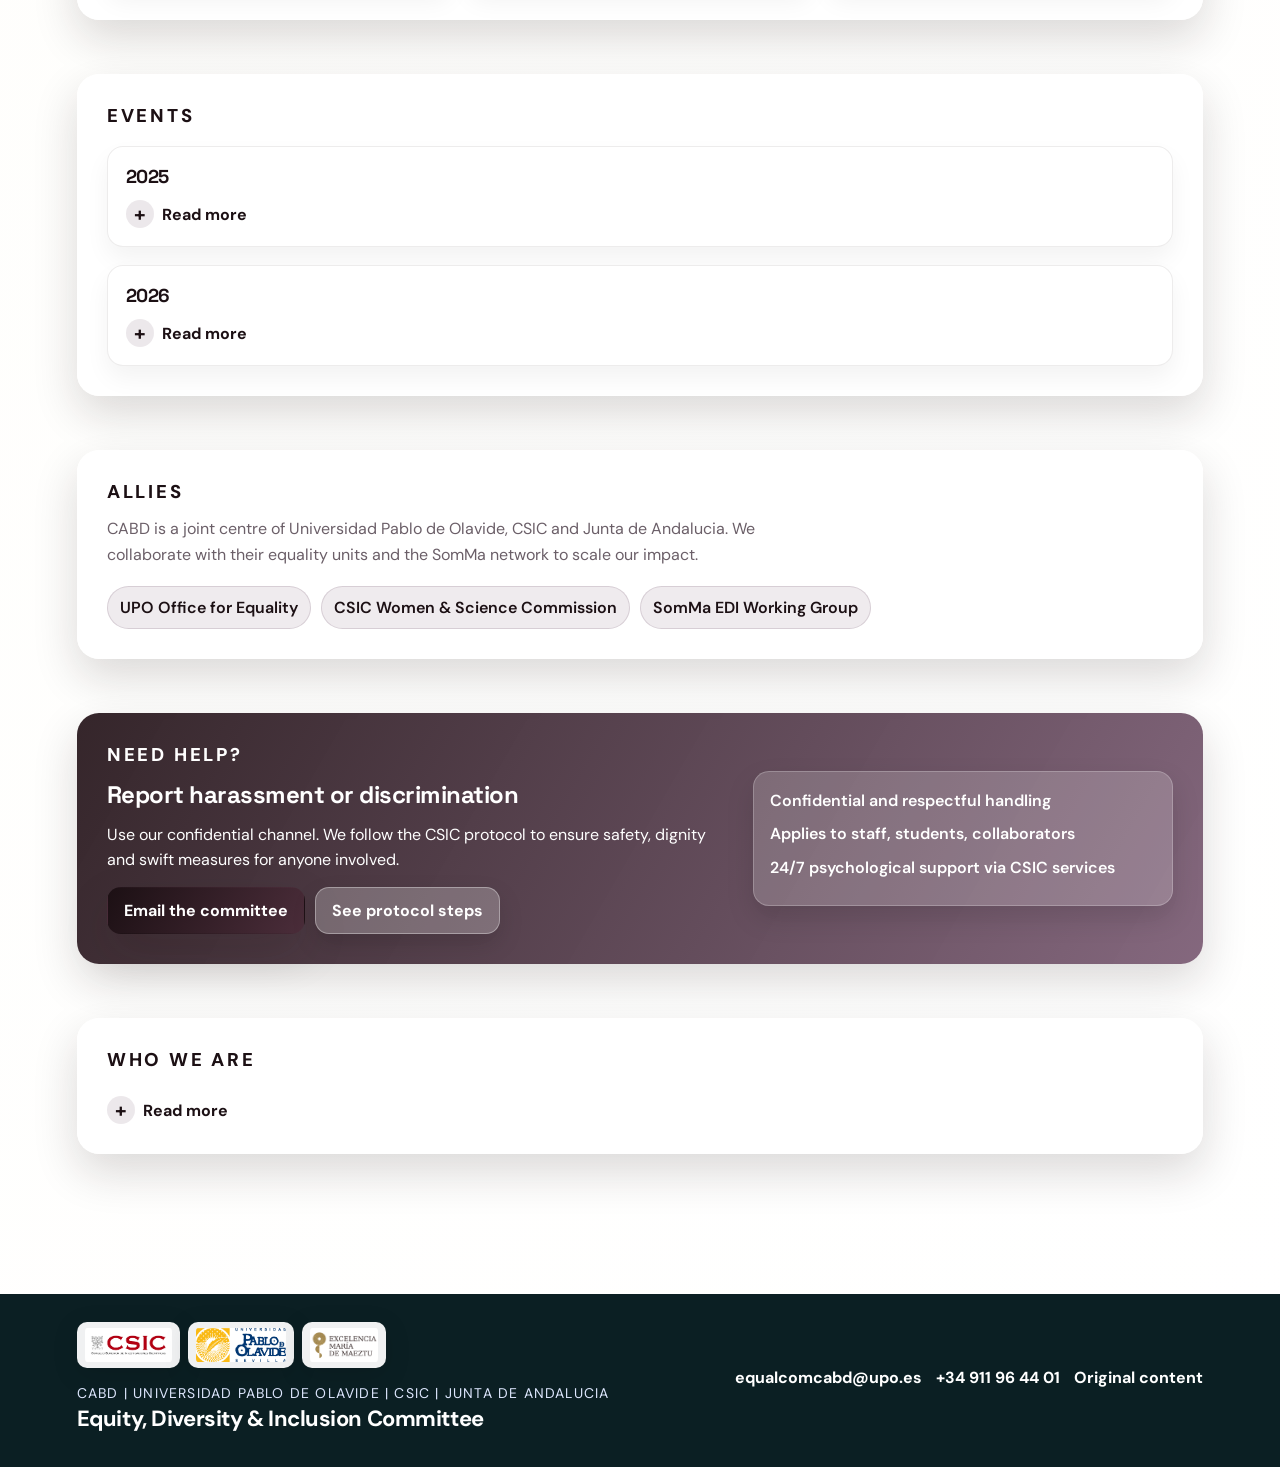
==== commit 6ea7a1e1: "Add files via upload" ====
--- a/index.html
+++ b/index.html
@@ -92,7 +92,7 @@
 
     <section class="panel" id="cabd-8m">
       <div class="panel__header">
-        <p class="eyebrow">8 March 2026, Women at CABD</p>
+        <p class="eyebrow" data-i18n="cabd-8m-eyebrow">8 March 2026, Women at CABD</p>
       </div>
       <div class="media-card">
         <img src="media/cabd-8m.jpeg" alt="8M women at CABD">
@@ -106,7 +106,7 @@
       <div class="cards cards--three">
         <article class="card">
           <p class="card__kicker" data-i18n="goal1-kicker">Identify</p>
-          <h3 data-i18n="goal1-title">Surface the real barriers</h3>
+          <h3 data-i18n="goal1-title">Identifying barriers</h3>
           <button type="button" class="box-toggle" aria-expanded="false">
             <span class="box-toggle__icon" aria-hidden="true">+</span>
             <span class="box-toggle__label" data-i18n="toggle-open">Read more</span>
@@ -128,7 +128,7 @@
         </article>
         <article class="card">
           <p class="card__kicker" data-i18n="goal3-kicker">Act</p>
-          <h3 data-i18n="goal3-title">Enable equal opportunities</h3>
+          <h3 data-i18n="goal3-title">Equal opportunities</h3>
           <button type="button" class="box-toggle" aria-expanded="false">
             <span class="box-toggle__icon" aria-hidden="true">+</span>
             <span class="box-toggle__label" data-i18n="toggle-open">Read more</span>
@@ -174,7 +174,7 @@
           </div>
         </div>
         <div class="track">
-          <div class="track__title" data-i18n="track3-title">Policy & Data</div>
+          <div class="track__title" data-i18n="track3-title">Implementation</div>
           <button type="button" class="box-toggle" aria-expanded="false">
             <span class="box-toggle__icon" aria-hidden="true">+</span>
             <span class="box-toggle__label" data-i18n="toggle-open">Read more</span>
@@ -317,7 +317,6 @@
     <section class="panel" id="events">
       <div class="panel__header">
         <p class="eyebrow" data-i18n="events-eyebrow">Events</p>
-        <h2 data-i18n="events-title">Activities by year</h2>
       </div>
       <div class="event-years">
         <article class="event-year">
@@ -396,7 +395,7 @@
                 <p class="event-item__date" data-i18n="event-2026-2-date"><strong>Date:</strong> 9 April 2026</p>
                 <p data-i18n="event-2026-2-context"><strong>Context:</strong> FEVIDA is the university diploma in training for employment and independent living for people with intellectual disabilities at Universidad Pablo de Olavide in Seville.</p>
                 <p data-i18n="event-2026-2-place"><strong>Location:</strong> CABD</p>
-                <p data-i18n="event-2026-2-speaker"><strong>Speakers:</strong> Ana F. Miñán, Ana Bastos Neto, Sol Sotillos, José M. Urbano, Macarena Díaz, Ariadna González, Javier Valle, Mariví Cascajo.</p>
+                <p data-i18n="event-2026-2-speaker"><strong>Speakers:</strong> Ana F. Miñán, Ana Bastos Neto, Sol Sotillos, José M. Urbano, Macarena López, Ariadna Crespo, Javier Valle, Mariví Cascajo.</p>
                 <p data-i18n="event-2026-2-goal"><strong>Objective:</strong> Foster the integration of diverse groups, especially those that science does not usually reach.</p>
                 <a class="resource__link resource__link--video" href="activities/2026/actividad.5-videoFevida.mp4" target="_blank" rel="noreferrer" data-i18n="event-2026-2-link">Watch video</a>
               </article>
@@ -516,6 +515,7 @@
         "hero-lede": "La misión del Comité EDI del CABD es avanzar hacia la igualdad de género y la inclusión en nuestro centro. Alineamos la acción local con los protocolos nacionales.",
         "hero-btn-actions": "Ver nuestras acciones",
         "hero-btn-resources": "Explorar protocolos disponibles",
+        "cabd-8m-eyebrow": "8 DE MARZO. MUJERES DEL CABD",
         "pill-committee": "Comité asesor independiente",
         "pill-somma": "Miembro del grupo EDI de SomMa",
         "pill-csic": "Alineado con los planes de igualdad del CSIC",
@@ -527,13 +527,13 @@
         "goals-title": "Tres objetivos guía",
         "goals-text": "Identificamos desigualdades, comunicamos con claridad y promovemos acciones que garanticen la igualdad de oportunidades sin distinción de género, raza, ideología, edad, orientación o religión.",
         "goal1-kicker": "Identificar",
-        "goal1-title": "Detectar las barreras reales",
+        "goal1-title": "Detectando barreras",
         "goal1-text": "<strong>Diagnosticar</strong> los problemas de desigualdad, diversidad e inclusión específicos del CABD para que las respuestas atiendan a las realidades vividas.",
         "goal2-kicker": "Comunicar",
         "goal2-title": "Crear canales seguros",
         "goal2-text": "Mantener <strong>vías transparentes</strong> para denunciar desigualdades y compartir nuestras actividades con la comunidad científica.",
         "goal3-kicker": "Actuar",
-        "goal3-title": "Habilitar oportunidades iguales",
+        "goal3-title": "Igualdad de oportunidades",
         "goal3-text": "<strong>Promover acciones</strong> que aseguren acceso justo, cultura inclusiva y tolerancia cero al acoso.",
         "toggle-open": "Leer más",
         "toggle-close": "Ocultar",
@@ -548,7 +548,7 @@
         "track2-li1": "Talleres sobre sesgos, liderazgo inclusivo y actuación como testigo.",
         "track2-li2": "Sesiones sobre cómo integrar la perspectiva de sexo/género en el diseño de la investigación.",
         "track2-li3": "Eventos anuales en torno al 11F, 8M, Mes del Orgullo y Día de la Diversidad Cultural.",
-        "track3-title": "Política y datos",
+        "track3-title": "Implementación",
         "track3-li1": "Seguimiento de la representación por etapas profesionales y publicación de paneles.",
         "track3-li2": "Coordinación con la Oficina de Igualdad de la UPO, la Comisión de Mujeres y Ciencia del CSIC y el grupo EDI de SomMa.",
         "track3-li3": "Alineamos los procedimientos del centro con los planes de igualdad del CSIC y nacionales.",
@@ -594,7 +594,7 @@
         "event-2026-2-date": "Fecha: 9 de abril de 2026",
         "event-2026-2-context": "Contexto: FEVIDA es el Diploma Universitario en Formación para el empleo y la vida autónoma para personas con discapacidad intelectual de la Universidad Pablo de Olavide, de Sevilla.",
         "event-2026-2-place": "Lugar: CABD",
-        "event-2026-2-speaker": "Ponentes: Ana F. Miñán, Ana Bastos Neto, Sol Sotillos, José M. Urbano, Macarena Díaz, Ariadna González, Javier Valle, Mariví Cascajo.",
+        "event-2026-2-speaker": "Ponentes: Ana F. Miñán, Ana Bastos Neto, Sol Sotillos, José M. Urbano, Macarena López, Ariadna Crespo, Javier Valle, Mariví Cascajo.",
         "event-2026-2-goal": "Objetivo: Favorecer la integración de colectivos diversos, especialmente aquellos a los que la ciencia no suele llegar.",
         "event-2026-2-link": "Ver vídeo",
         "event-2025-1-tag": "Actividad",
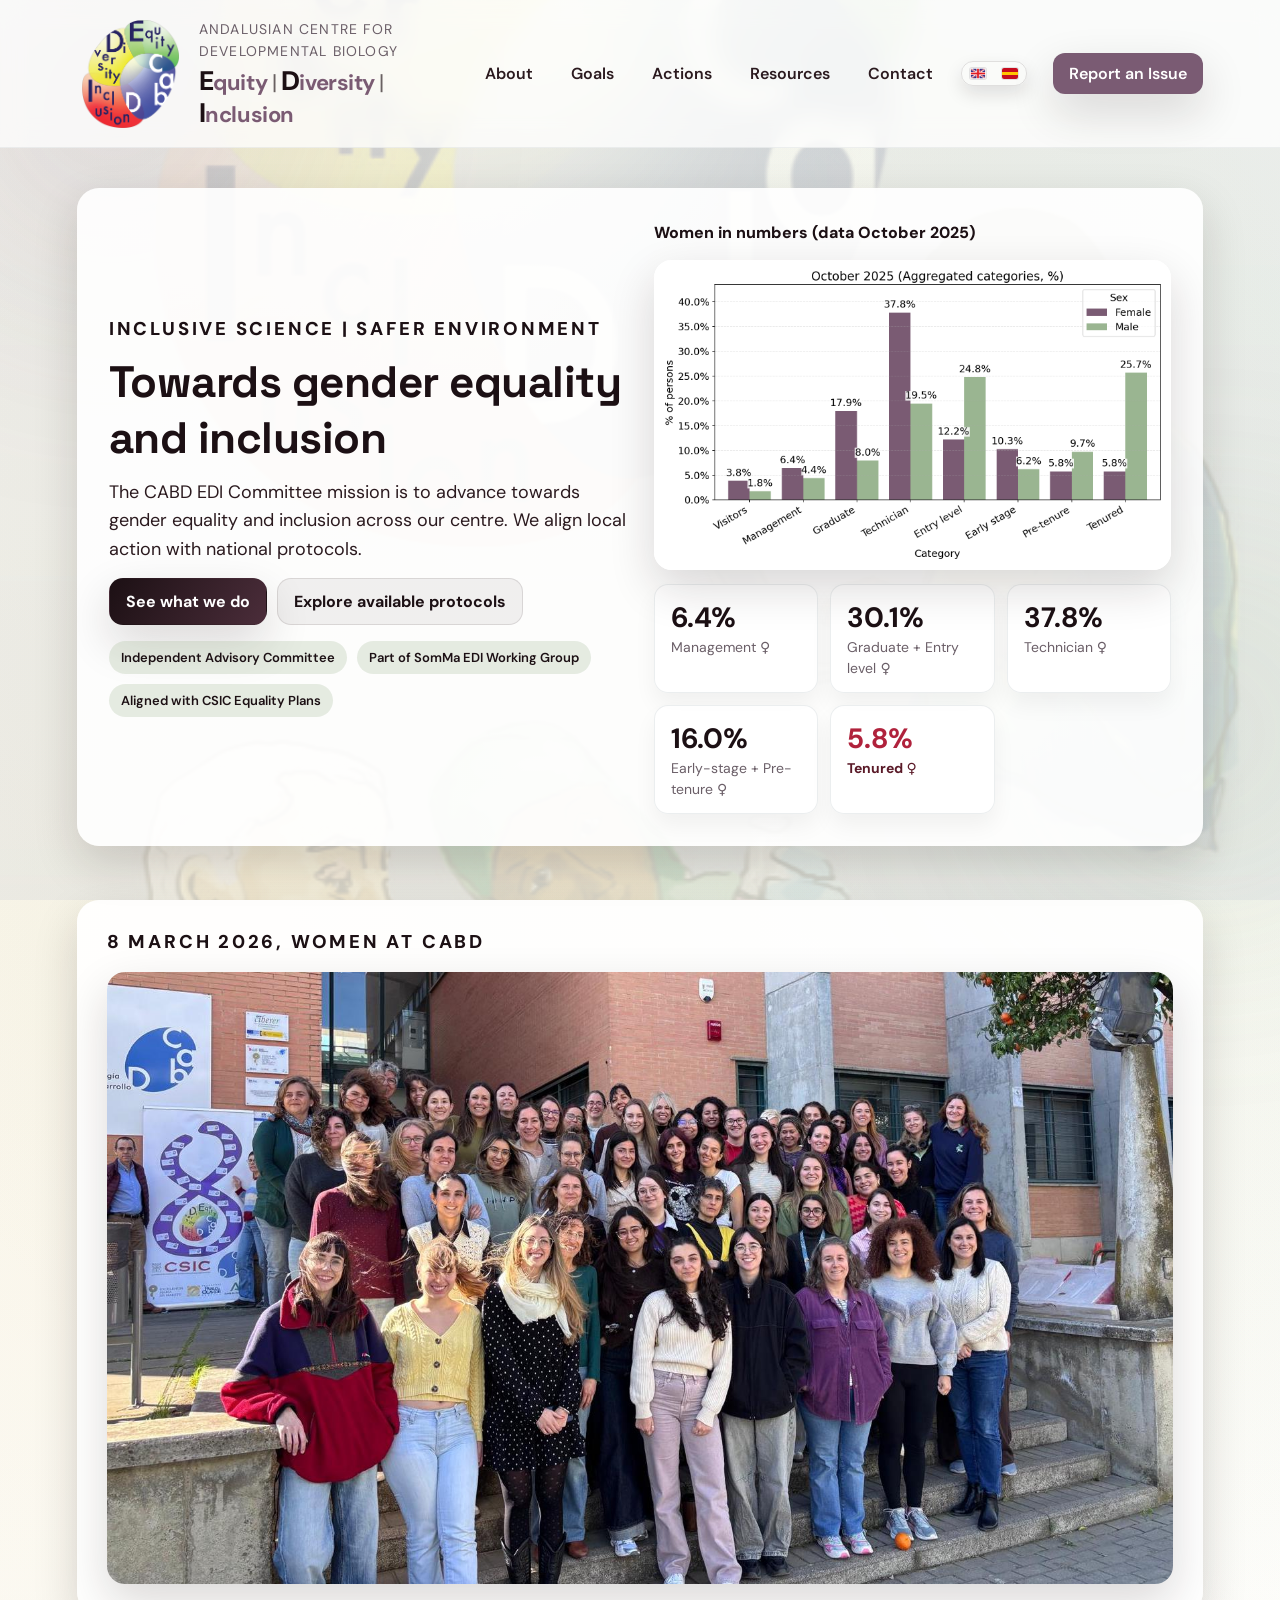
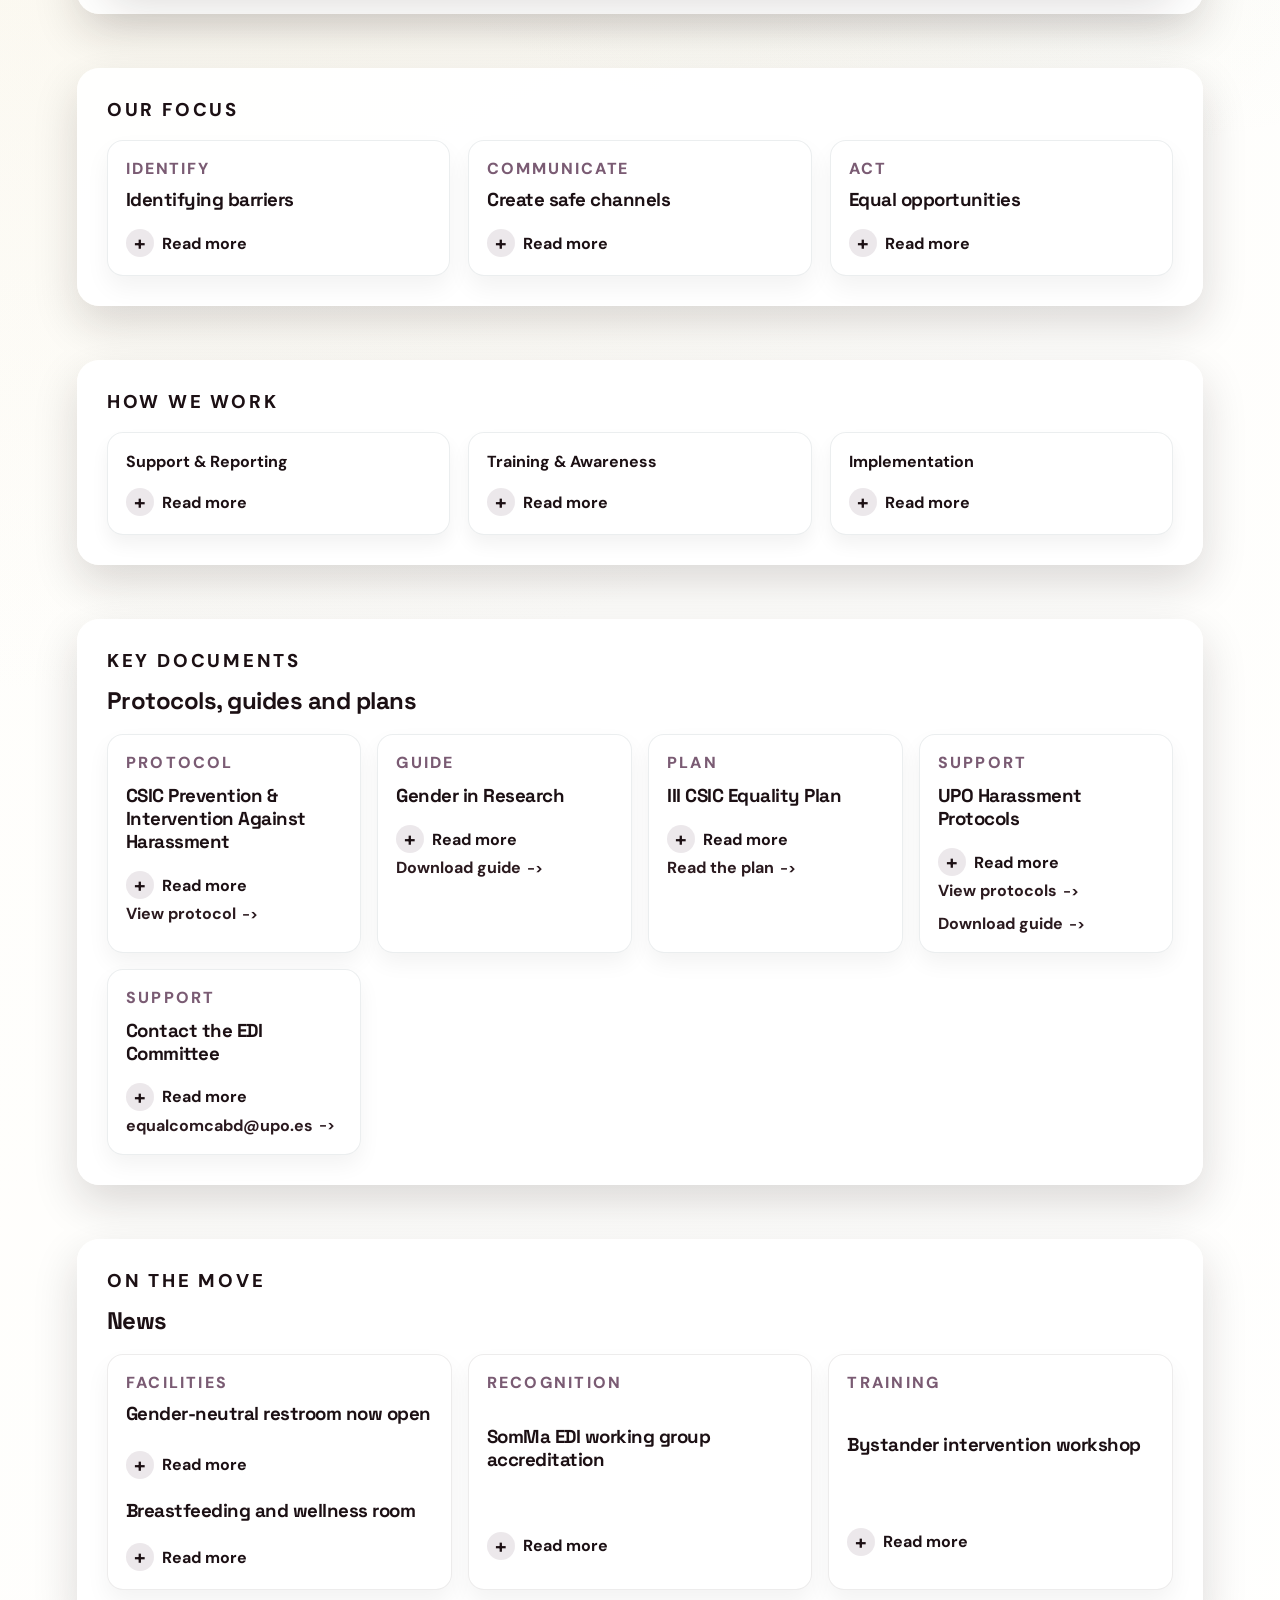
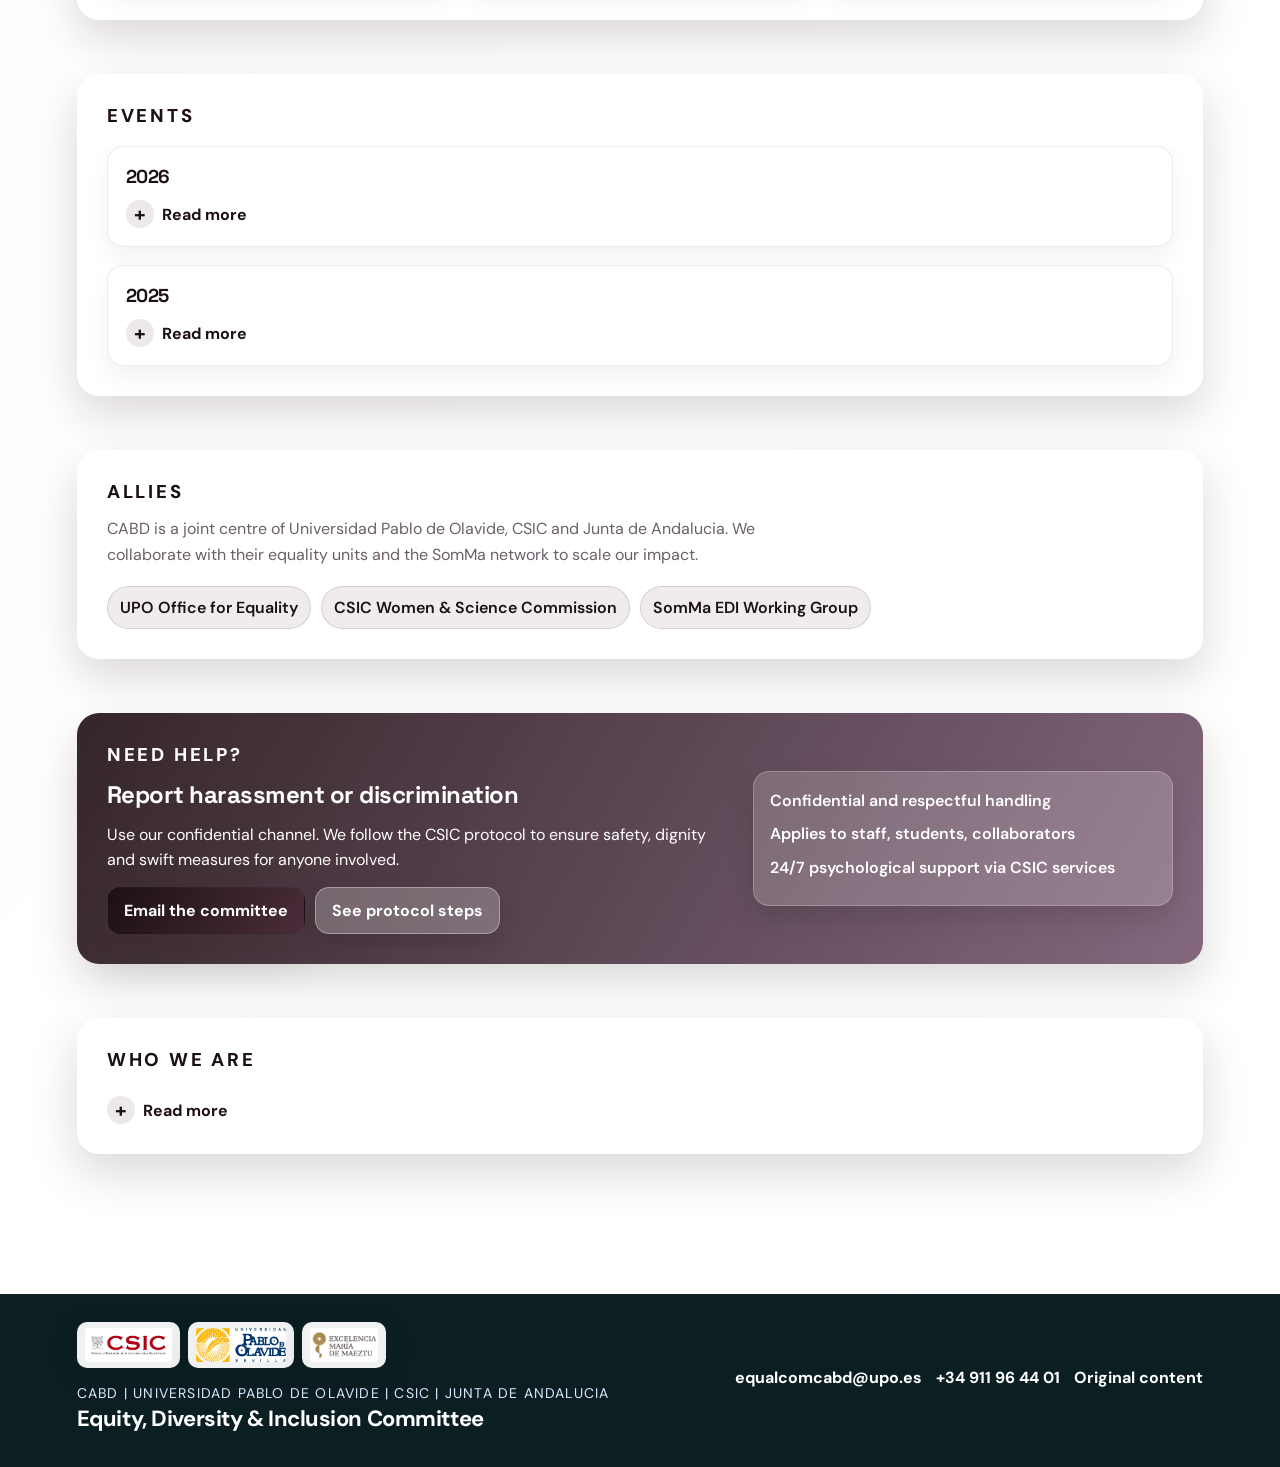
==== commit d8a73206: "Add files via upload" ====
--- a/index.html
+++ b/index.html
@@ -320,7 +320,7 @@
       </div>
       <div class="event-years">
         <article class="event-year">
-          <h3 class="event-year__title" data-i18n="events-2025-title">2025</h3>
+          <h3 class="event-year__title" data-i18n="events-2026-title">2026</h3>
           <button type="button" class="box-toggle" aria-expanded="false">
             <span class="box-toggle__icon" aria-hidden="true">+</span>
             <span class="box-toggle__label" data-i18n="toggle-open">Read more</span>
@@ -328,33 +328,36 @@
           <div class="box-content" hidden>
             <div class="event-list">
               <article class="event-item">
-                <p class="event-item__tag" data-i18n="event-2025-1-tag">Activity</p>
-                <h4 class="event-item__title" data-i18n="event-2025-1-title">First meeting of the Equality Committees of Seville</h4>
-                <p class="event-item__date" data-i18n="event-2025-1-date"><strong>Date:</strong> 30 October 2025</p>
-                <p data-i18n="event-2025-1-place"><strong>Location:</strong> Rosalind Franklin Auditorium, CABD</p>
-                <p data-i18n="event-2025-1-speaker"><strong>Speakers:</strong> Committees</p>
-                <p data-i18n="event-2025-1-goal"><strong>Objective:</strong> Build synergies.</p>
-                <a class="resource__link" href="activities/2025/actividad.0-cartel%201er%20encuentro%20CI%20Sevilla.pdf" target="_blank" rel="noreferrer" data-i18n="event-2025-1-link">View poster</a>
+                <p class="event-item__tag" data-i18n="event-2026-2-tag">Workshop</p>
+                <h4 class="event-item__title" data-i18n="event-2026-2-title">Science outreach workshop</h4>
+                <p class="event-item__date" data-i18n="event-2026-2-date"><strong>Date:</strong> 9 April 2026</p>
+                <p data-i18n="event-2026-2-context"><strong>Context:</strong> FEVIDA is the university diploma in training for employment and independent living for people with intellectual disabilities at Universidad Pablo de Olavide in Seville.</p>
+                <p data-i18n="event-2026-2-place"><strong>Location:</strong> CABD</p>
+                <p data-i18n="event-2026-2-speaker"><strong>Speakers:</strong> Ana F. Miñán, Ana Bastos Neto, Sol Sotillos, José M. Urbano, Macarena López, Ariadna Crespo, Javier Valle, Mariví Cascajo.</p>
+                <p data-i18n="event-2026-2-goal"><strong>Objective:</strong> Foster the integration of diverse groups, especially those that science does not usually reach.</p>
+                <a class="resource__link resource__link--video" href="activities/2026/actividad.5-videoFevida.mp4" target="_blank" rel="noreferrer" data-i18n="event-2026-2-link">Watch video</a>
               </article>
               <article class="event-item">
-                <p class="event-item__tag" data-i18n="event-2025-2-tag">Talk</p>
-                <h4 class="event-item__title" data-i18n="event-2025-2-title">Presentation of the UPO Protocol against sexual harassment</h4>
-                <p data-i18n="event-2025-2-context"><strong>Context:</strong> 25N</p>
-                <p class="event-item__date" data-i18n="event-2025-2-date"><strong>Date:</strong> 19 November 2025</p>
-                <p data-i18n="event-2025-2-place"><strong>Location:</strong> Rosalind Franklin Auditorium, CABD</p>
-                <p data-i18n="event-2025-2-speaker"><strong>Speaker:</strong> Candelaria Terceño Solozano</p>
-                <p data-i18n="event-2025-2-goal"><strong>Objective:</strong> Present the UPO protocol against sexual harassment and introduce the UPO Equality Committee, its location, staff and contact methods.</p>
-                <a class="resource__link" href="activities/2025/actividad.1-Cartel%2025N%20difusio%CC%81n.pdf" target="_blank" rel="noreferrer" data-i18n="event-2025-2-link">View poster</a>
+                <p class="event-item__tag" data-i18n="event-2026-1-tag">Talk / Workshop</p>
+                <h4 class="event-item__title" data-i18n="event-2026-1-title">Without equality, it is not science</h4>
+                <p class="event-item__date" data-i18n="event-2026-1-date"><strong>Date:</strong> 6 March 2026</p>
+                <p data-i18n="event-2026-1-context"><strong>Context:</strong> 8M</p>
+                <p data-i18n="event-2026-1-place"><strong>Location:</strong> Rosalind Franklin Auditorium, CABD</p>
+                <p data-i18n="event-2026-1-speaker"><strong>Speaker:</strong> Reyes Pueyo García</p>
+                <p data-i18n="event-2026-1-goal"><strong>Objective:</strong> Raise awareness among researchers about the need to identify our biases.</p>
+                <a class="resource__link" href="activities/2026/actividad.4-Cartel%208M%202026.pdf" target="_blank" rel="noreferrer" data-i18n="event-2026-1-link">View poster</a>
               </article>
-              <article class="event-item">
-                <p class="event-item__tag" data-i18n="event-2025-3-tag">Talk</p>
-                <h4 class="event-item__title" data-i18n="event-2025-3-title">The power of what we do not see in violence</h4>
-                <p data-i18n="event-2025-3-context"><strong>Context:</strong> 25N</p>
-                <p class="event-item__date" data-i18n="event-2025-3-date"><strong>Date:</strong> 26 November 2025</p>
-                <p data-i18n="event-2025-3-place"><strong>Location:</strong> Rosalind Franklin Auditorium, CABD</p>
-                <p data-i18n="event-2025-3-speaker"><strong>Speaker:</strong> Reyes Pueyo</p>
-                <p data-i18n="event-2025-3-goal"><strong>Objective:</strong> Present the CSIC protocol against sexual harassment, explain how to act and make visible different types of sexual harassment.</p>
-              </article>
+            </div>
+          </div>
+        </article>
+        <article class="event-year">
+          <h3 class="event-year__title" data-i18n="events-2025-title">2025</h3>
+          <button type="button" class="box-toggle" aria-expanded="false">
+            <span class="box-toggle__icon" aria-hidden="true">+</span>
+            <span class="box-toggle__label" data-i18n="toggle-open">Read more</span>
+          </button>
+          <div class="box-content" hidden>
+            <div class="event-list">
               <article class="event-item">
                 <p class="event-item__tag" data-i18n="event-2025-4-tag">Talk / Workshop</p>
                 <h4 class="event-item__title" data-i18n="event-2025-4-title">Changing images to change the world</h4>
@@ -368,36 +371,33 @@
                   <a class="resource__link" href="https://yolandadominguez.com/portfolio/cambiar-las-imagenes/" target="_blank" rel="noreferrer" data-i18n="event-2025-4-speaker-link">Speaker website</a>
                 </div>
               </article>
-            </div>
-          </div>
-        </article>
-        <article class="event-year">
-          <h3 class="event-year__title" data-i18n="events-2026-title">2026</h3>
-          <button type="button" class="box-toggle" aria-expanded="false">
-            <span class="box-toggle__icon" aria-hidden="true">+</span>
-            <span class="box-toggle__label" data-i18n="toggle-open">Read more</span>
-          </button>
-          <div class="box-content" hidden>
-            <div class="event-list">
               <article class="event-item">
-                <p class="event-item__tag" data-i18n="event-2026-1-tag">Talk / Workshop</p>
-                <h4 class="event-item__title" data-i18n="event-2026-1-title">Without equality, it is not science</h4>
-                <p class="event-item__date" data-i18n="event-2026-1-date"><strong>Date:</strong> 6 March 2026</p>
-                <p data-i18n="event-2026-1-context"><strong>Context:</strong> 8M</p>
-                <p data-i18n="event-2026-1-place"><strong>Location:</strong> Rosalind Franklin Auditorium, CABD</p>
-                <p data-i18n="event-2026-1-speaker"><strong>Speaker:</strong> Reyes Pueyo García</p>
-                <p data-i18n="event-2026-1-goal"><strong>Objective:</strong> Raise awareness among researchers about the need to identify our biases.</p>
-                <a class="resource__link" href="activities/2026/actividad.4-Cartel%208M%202026.pdf" target="_blank" rel="noreferrer" data-i18n="event-2026-1-link">View poster</a>
+                <p class="event-item__tag" data-i18n="event-2025-3-tag">Talk</p>
+                <h4 class="event-item__title" data-i18n="event-2025-3-title">The power of what we do not see in violence</h4>
+                <p data-i18n="event-2025-3-context"><strong>Context:</strong> 25N</p>
+                <p class="event-item__date" data-i18n="event-2025-3-date"><strong>Date:</strong> 26 November 2025</p>
+                <p data-i18n="event-2025-3-place"><strong>Location:</strong> Rosalind Franklin Auditorium, CABD</p>
+                <p data-i18n="event-2025-3-speaker"><strong>Speaker:</strong> Reyes Pueyo</p>
+                <p data-i18n="event-2025-3-goal"><strong>Objective:</strong> Present the CSIC protocol against sexual harassment, explain how to act and make visible different types of sexual harassment.</p>
               </article>
               <article class="event-item">
-                <p class="event-item__tag" data-i18n="event-2026-2-tag">Workshop</p>
-                <h4 class="event-item__title" data-i18n="event-2026-2-title">Science outreach workshop</h4>
-                <p class="event-item__date" data-i18n="event-2026-2-date"><strong>Date:</strong> 9 April 2026</p>
-                <p data-i18n="event-2026-2-context"><strong>Context:</strong> FEVIDA is the university diploma in training for employment and independent living for people with intellectual disabilities at Universidad Pablo de Olavide in Seville.</p>
-                <p data-i18n="event-2026-2-place"><strong>Location:</strong> CABD</p>
-                <p data-i18n="event-2026-2-speaker"><strong>Speakers:</strong> Ana F. Miñán, Ana Bastos Neto, Sol Sotillos, José M. Urbano, Macarena López, Ariadna Crespo, Javier Valle, Mariví Cascajo.</p>
-                <p data-i18n="event-2026-2-goal"><strong>Objective:</strong> Foster the integration of diverse groups, especially those that science does not usually reach.</p>
-                <a class="resource__link resource__link--video" href="activities/2026/actividad.5-videoFevida.mp4" target="_blank" rel="noreferrer" data-i18n="event-2026-2-link">Watch video</a>
+                <p class="event-item__tag" data-i18n="event-2025-2-tag">Talk</p>
+                <h4 class="event-item__title" data-i18n="event-2025-2-title">Presentation of the UPO Protocol against sexual harassment</h4>
+                <p data-i18n="event-2025-2-context"><strong>Context:</strong> 25N</p>
+                <p class="event-item__date" data-i18n="event-2025-2-date"><strong>Date:</strong> 19 November 2025</p>
+                <p data-i18n="event-2025-2-place"><strong>Location:</strong> Rosalind Franklin Auditorium, CABD</p>
+                <p data-i18n="event-2025-2-speaker"><strong>Speaker:</strong> Candelaria Terceño Solozano</p>
+                <p data-i18n="event-2025-2-goal"><strong>Objective:</strong> Present the UPO protocol against sexual harassment and introduce the UPO Equality Committee, its location, staff and contact methods.</p>
+                <a class="resource__link" href="activities/2025/actividad.1-Cartel%2025N%20difusio%CC%81n.pdf" target="_blank" rel="noreferrer" data-i18n="event-2025-2-link">View poster</a>
+              </article>
+              <article class="event-item">
+                <p class="event-item__tag" data-i18n="event-2025-1-tag">Meeting</p>
+                <h4 class="event-item__title" data-i18n="event-2025-1-title">First meeting of the Equality Committees of Seville</h4>
+                <p class="event-item__date" data-i18n="event-2025-1-date"><strong>Date:</strong> 30 October 2025</p>
+                <p data-i18n="event-2025-1-place"><strong>Location:</strong> Rosalind Franklin Auditorium, CABD</p>
+                <p data-i18n="event-2025-1-speaker"><strong>Speakers:</strong> Committees</p>
+                <p data-i18n="event-2025-1-goal"><strong>Objective:</strong> Build synergies.</p>
+                <a class="resource__link" href="activities/2025/actividad.0-cartel%201er%20encuentro%20CI%20Sevilla.pdf" target="_blank" rel="noreferrer" data-i18n="event-2025-1-link">View poster</a>
               </article>
             </div>
           </div>
@@ -515,7 +515,7 @@
         "hero-lede": "La misión del Comité EDI del CABD es avanzar hacia la igualdad de género y la inclusión en nuestro centro. Alineamos la acción local con los protocolos nacionales.",
         "hero-btn-actions": "Ver nuestras acciones",
         "hero-btn-resources": "Explorar protocolos disponibles",
-        "cabd-8m-eyebrow": "8 DE MARZO. MUJERES DEL CABD",
+        "cabd-8m-eyebrow": "8 DE MARZO DE 2026.",
         "pill-committee": "Comité asesor independiente",
         "pill-somma": "Miembro del grupo EDI de SomMa",
         "pill-csic": "Alineado con los planes de igualdad del CSIC",
@@ -597,9 +597,9 @@
         "event-2026-2-speaker": "Ponentes: Ana F. Miñán, Ana Bastos Neto, Sol Sotillos, José M. Urbano, Macarena López, Ariadna Crespo, Javier Valle, Mariví Cascajo.",
         "event-2026-2-goal": "Objetivo: Favorecer la integración de colectivos diversos, especialmente aquellos a los que la ciencia no suele llegar.",
         "event-2026-2-link": "Ver vídeo",
-        "event-2025-1-tag": "Actividad",
+        "event-2025-1-tag": "Reunión",
         "event-2025-1-title": "Primer encuentro de los Comités de Igualdad de Sevilla",
-        "event-2025-1-date": "Fecha: 30/10/2025",
+        "event-2025-1-date": "Fecha: 30 de Octubre de 2025",
         "event-2025-1-place": "Lugar: Auditorio Rosalind Franklin del CABD",
         "event-2025-1-speaker": "Ponentes: Comités",
         "event-2025-1-goal": "Objetivo: Establecimiento de sinergias.",
--- a/styles.css
+++ b/styles.css
@@ -471,6 +471,21 @@
 
 .event-item__title {
   margin-bottom: 10px;
+  font-size: 1.18rem;
+  line-height: 1.3;
+  position: relative;
+  padding-top: 14px;
+}
+
+.event-item__title::before {
+  content: "";
+  position: absolute;
+  top: 0;
+  left: 0;
+  width: 56px;
+  height: 4px;
+  border-radius: 999px;
+  background: linear-gradient(90deg, var(--accent), rgba(154,181,145,0.9));
 }
 
 .event-item__date {
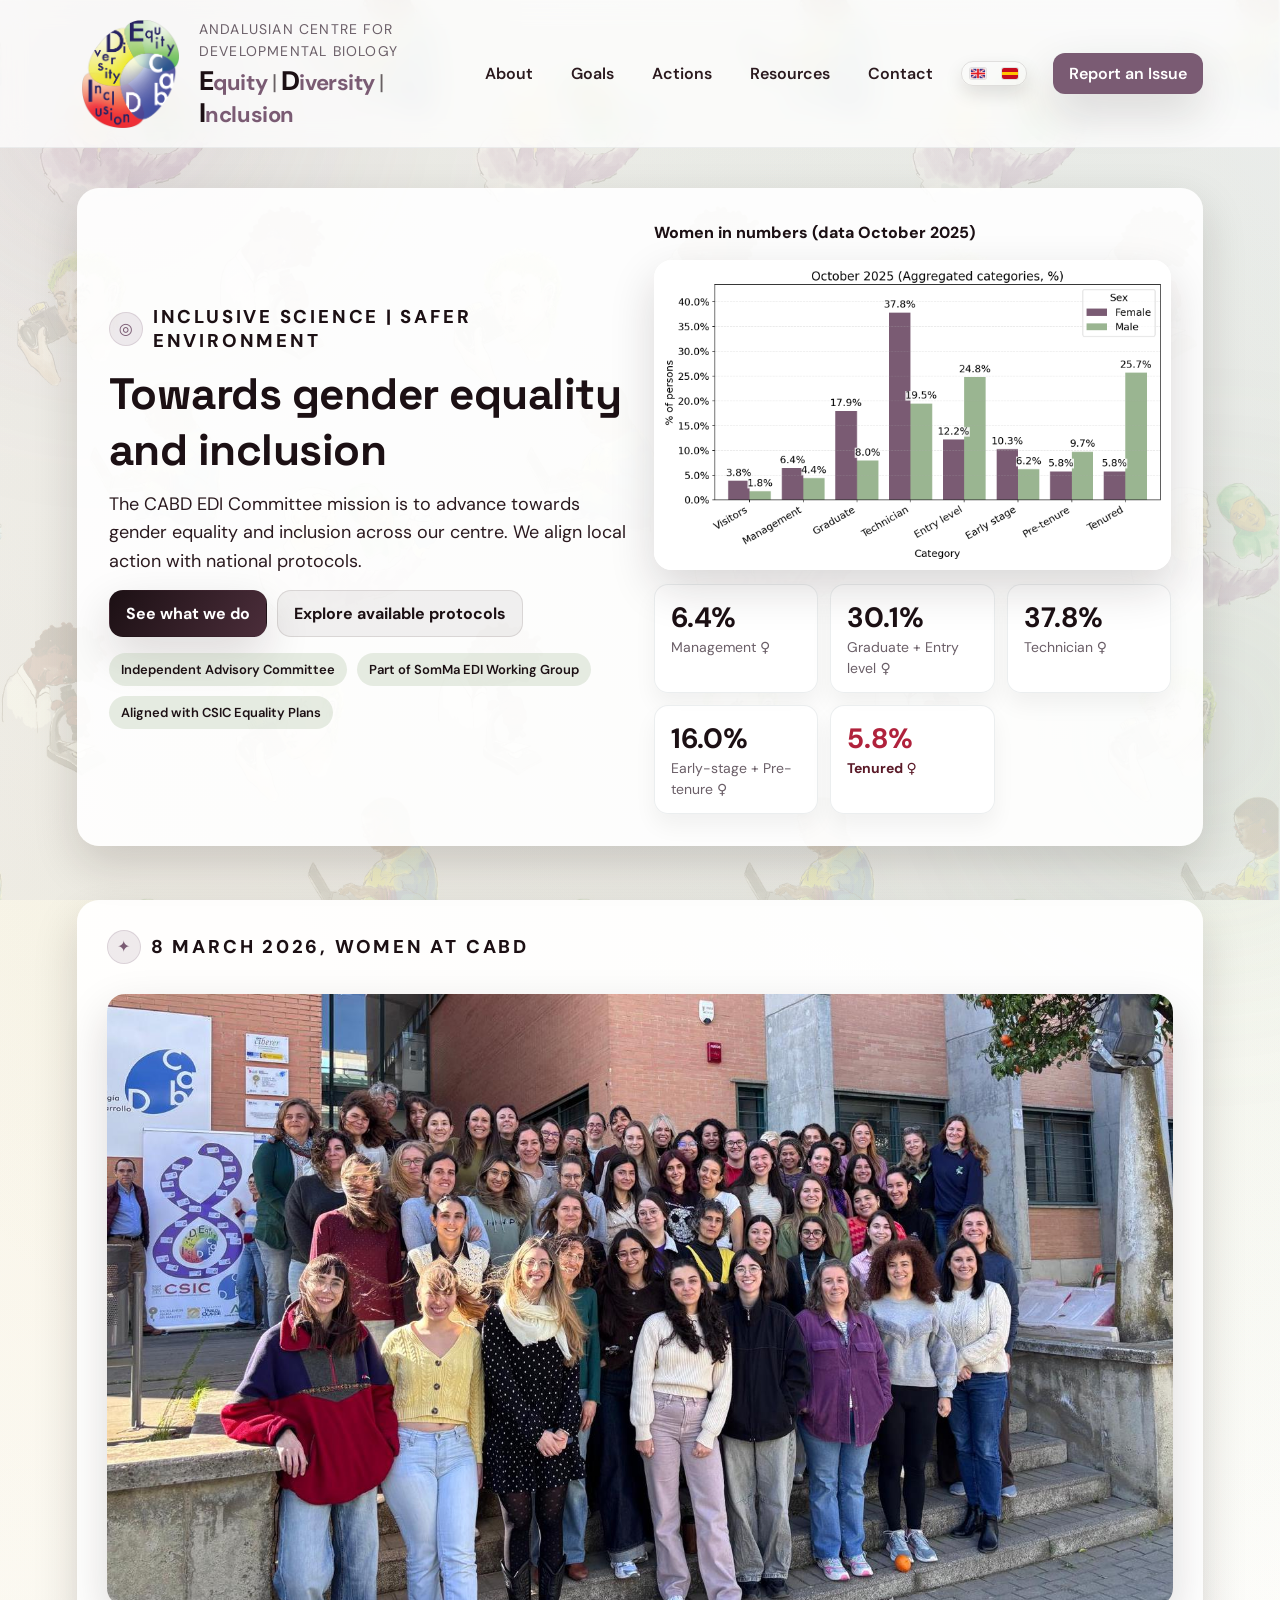
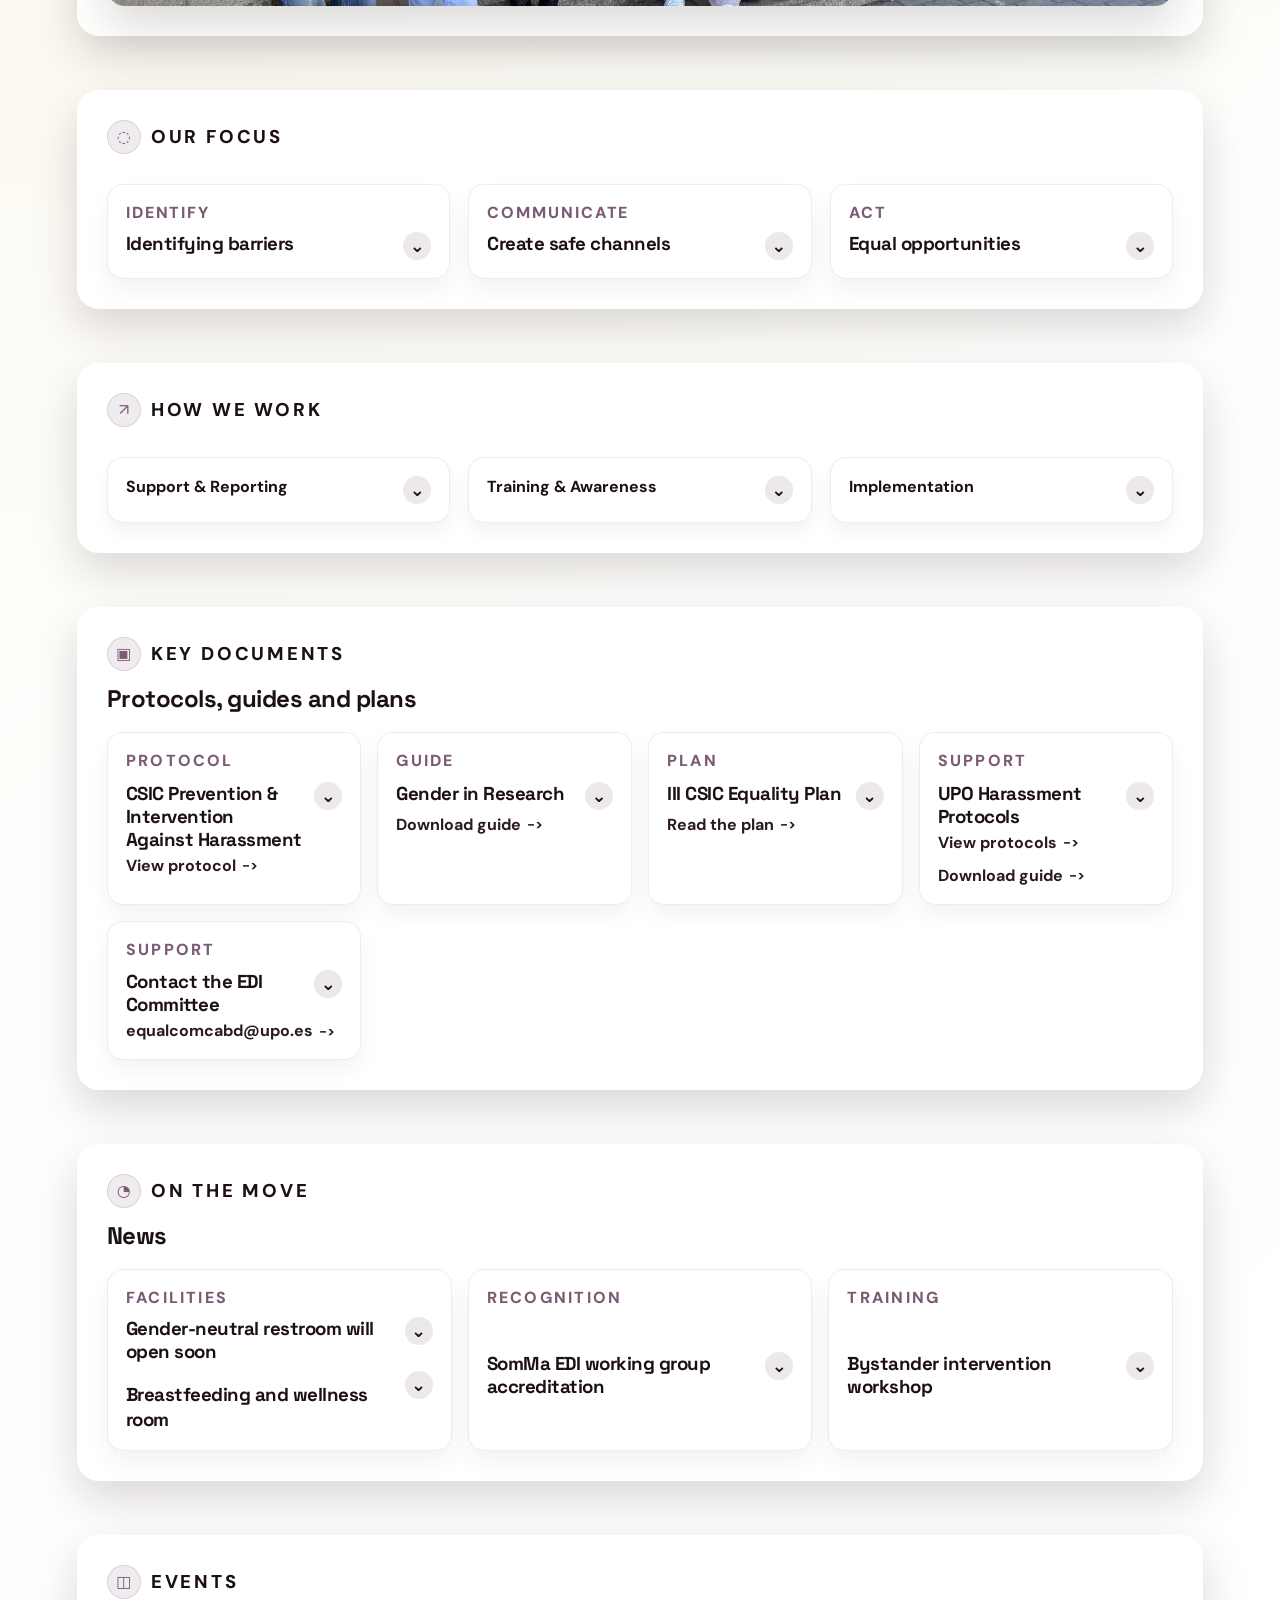
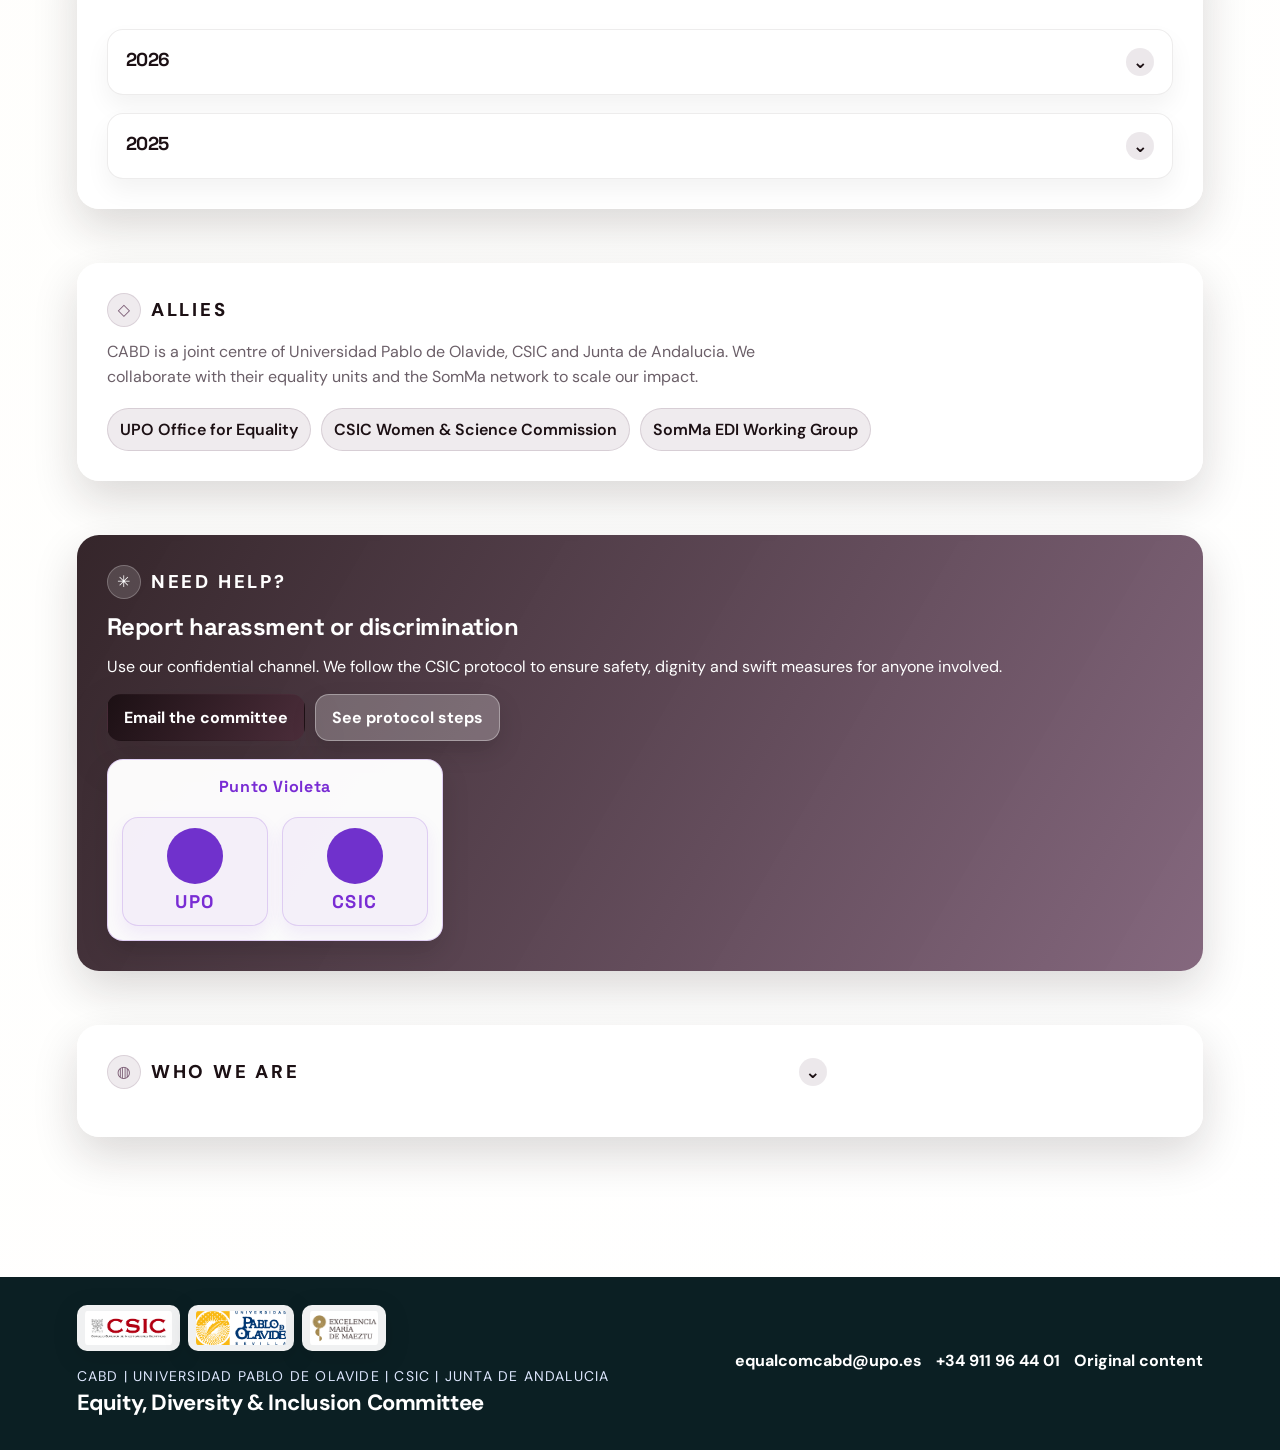
==== commit 13cd3683: "Add files via upload" ====
--- a/index.html
+++ b/index.html
@@ -47,7 +47,10 @@
   <main>
     <section class="hero" id="about">
       <div class="hero__content">
-        <p class="eyebrow" data-i18n="hero-eyebrow">Inclusive Science | Safer environment</p>
+        <div class="section-heading">
+          <span class="section-icon" aria-hidden="true">◎</span>
+          <p class="eyebrow" data-i18n="hero-eyebrow">Inclusive Science | Safer environment</p>
+        </div>
         <h1 data-i18n="hero-title">Towards gender equality and inclusion</h1>
         <p class="lede" data-i18n="hero-lede">The CABD EDI Committee mission is to advance towards gender equality and inclusion across our centre. We align local action with national protocols.</p>
         <div class="hero__cta">
@@ -92,7 +95,10 @@
 
     <section class="panel" id="cabd-8m">
       <div class="panel__header">
-        <p class="eyebrow" data-i18n="cabd-8m-eyebrow">8 March 2026, Women at CABD</p>
+        <div class="section-heading">
+          <span class="section-icon" aria-hidden="true">✦</span>
+          <p class="eyebrow" data-i18n="cabd-8m-eyebrow">8 March 2026, Women at CABD</p>
+        </div>
       </div>
       <div class="media-card">
         <img src="media/cabd-8m.jpeg" alt="8M women at CABD">
@@ -101,38 +107,44 @@
 
     <section class="panel" id="goals">
       <div class="panel__header">
-        <p class="eyebrow" data-i18n="goals-eyebrow">Our focus</p>
+        <div class="section-heading">
+          <span class="section-icon" aria-hidden="true">◌</span>
+          <p class="eyebrow" data-i18n="goals-eyebrow">Our focus</p>
+        </div>
       </div>
       <div class="cards cards--three">
         <article class="card">
           <p class="card__kicker" data-i18n="goal1-kicker">Identify</p>
-          <h3 data-i18n="goal1-title">Identifying barriers</h3>
-          <button type="button" class="box-toggle" aria-expanded="false">
-            <span class="box-toggle__icon" aria-hidden="true">+</span>
-            <span class="box-toggle__label" data-i18n="toggle-open">Read more</span>
-          </button>
+          <div class="toggle-row">
+            <h3 data-i18n="goal1-title">Identifying barriers</h3>
+            <button type="button" class="box-toggle" aria-expanded="false">
+              <span class="box-toggle__icon" aria-hidden="true">⌄</span>
+            </button>
+          </div>
           <div class="box-content" hidden>
             <p data-i18n="goal1-text"><strong>Diagnose</strong> inequality, diversity and inclusion issues specific to CABD to ensure responses address lived realities.</p>
           </div>
         </article>
         <article class="card">
           <p class="card__kicker" data-i18n="goal2-kicker">Communicate</p>
-          <h3 data-i18n="goal2-title">Create safe channels</h3>
-          <button type="button" class="box-toggle" aria-expanded="false">
-            <span class="box-toggle__icon" aria-hidden="true">+</span>
-            <span class="box-toggle__label" data-i18n="toggle-open">Read more</span>
-          </button>
+          <div class="toggle-row">
+            <h3 data-i18n="goal2-title">Create safe channels</h3>
+            <button type="button" class="box-toggle" aria-expanded="false">
+              <span class="box-toggle__icon" aria-hidden="true">⌄</span>
+            </button>
+          </div>
           <div class="box-content" hidden>
             <p data-i18n="goal2-text">Maintain <strong>transparent pathways</strong> to report inequity and share our activities with the scientific community.</p>
           </div>
         </article>
         <article class="card">
           <p class="card__kicker" data-i18n="goal3-kicker">Act</p>
-          <h3 data-i18n="goal3-title">Equal opportunities</h3>
-          <button type="button" class="box-toggle" aria-expanded="false">
-            <span class="box-toggle__icon" aria-hidden="true">+</span>
-            <span class="box-toggle__label" data-i18n="toggle-open">Read more</span>
-          </button>
+          <div class="toggle-row">
+            <h3 data-i18n="goal3-title">Equal opportunities</h3>
+            <button type="button" class="box-toggle" aria-expanded="false">
+              <span class="box-toggle__icon" aria-hidden="true">⌄</span>
+            </button>
+          </div>
           <div class="box-content" hidden>
             <p data-i18n="goal3-text"><strong>Promote actions</strong> that secure fair access, inclusive culture and zero tolerance to harassment.</p>
           </div>
@@ -142,15 +154,19 @@
 
     <section class="panel panel--split" id="actions">
       <div class="panel__header">
-        <p class="eyebrow" data-i18n="actions-eyebrow">How we work</p>
+        <div class="section-heading">
+          <span class="section-icon" aria-hidden="true">↗</span>
+          <p class="eyebrow" data-i18n="actions-eyebrow">How we work</p>
+        </div>
       </div>
       <div class="tracks">
         <div class="track">
-          <div class="track__title" data-i18n="track1-title">Support & Reporting</div>
-          <button type="button" class="box-toggle" aria-expanded="false">
-            <span class="box-toggle__icon" aria-hidden="true">+</span>
-            <span class="box-toggle__label" data-i18n="toggle-open">Read more</span>
-          </button>
+          <div class="toggle-row">
+            <div class="track__title" data-i18n="track1-title">Support & Reporting</div>
+            <button type="button" class="box-toggle" aria-expanded="false">
+              <span class="box-toggle__icon" aria-hidden="true">⌄</span>
+            </button>
+          </div>
           <div class="box-content" hidden>
             <ul>
               <li data-i18n="track1-li1">Confidential guidance for anyone facing discrimination or harassment.</li>
@@ -160,11 +176,12 @@
           </div>
         </div>
         <div class="track">
-          <div class="track__title" data-i18n="track2-title">Training & Awareness</div>
-          <button type="button" class="box-toggle" aria-expanded="false">
-            <span class="box-toggle__icon" aria-hidden="true">+</span>
-            <span class="box-toggle__label" data-i18n="toggle-open">Read more</span>
-          </button>
+          <div class="toggle-row">
+            <div class="track__title" data-i18n="track2-title">Training & Awareness</div>
+            <button type="button" class="box-toggle" aria-expanded="false">
+              <span class="box-toggle__icon" aria-hidden="true">⌄</span>
+            </button>
+          </div>
           <div class="box-content" hidden>
             <ul>
               <li data-i18n="track2-li1">Workshops on bias, inclusive leadership and bystander action.</li>
@@ -174,11 +191,12 @@
           </div>
         </div>
         <div class="track">
-          <div class="track__title" data-i18n="track3-title">Implementation</div>
-          <button type="button" class="box-toggle" aria-expanded="false">
-            <span class="box-toggle__icon" aria-hidden="true">+</span>
-            <span class="box-toggle__label" data-i18n="toggle-open">Read more</span>
-          </button>
+          <div class="toggle-row">
+            <div class="track__title" data-i18n="track3-title">Implementation</div>
+            <button type="button" class="box-toggle" aria-expanded="false">
+              <span class="box-toggle__icon" aria-hidden="true">⌄</span>
+            </button>
+          </div>
           <div class="box-content" hidden>
             <ul>
               <li data-i18n="track3-li1">Monitor representation across career stages and publish dashboards.</li>
@@ -192,17 +210,21 @@
 
     <section class="panel" id="resources">
       <div class="panel__header">
-        <p class="eyebrow" data-i18n="resources-eyebrow">Key documents</p>
+        <div class="section-heading">
+          <span class="section-icon" aria-hidden="true">▣</span>
+          <p class="eyebrow" data-i18n="resources-eyebrow">Key documents</p>
+        </div>
         <h2 data-i18n="resources-title">Protocols, guides and plans</h2>
       </div>
       <div class="resource-grid">
         <article class="resource">
           <p class="resource__tag" data-i18n="res1-tag">Protocol</p>
-          <h3 data-i18n="res1-title">CSIC Prevention & Intervention Against Harassment</h3>
-          <button type="button" class="box-toggle" aria-expanded="false">
-            <span class="box-toggle__icon" aria-hidden="true">+</span>
-            <span class="box-toggle__label" data-i18n="toggle-open">Read more</span>
-          </button>
+          <div class="toggle-row">
+            <h3 data-i18n="res1-title">CSIC Prevention & Intervention Against Harassment</h3>
+            <button type="button" class="box-toggle" aria-expanded="false">
+              <span class="box-toggle__icon" aria-hidden="true">⌄</span>
+            </button>
+          </div>
           <div class="box-content" hidden>
             <p data-i18n="res1-text">Latest protocol to ensure a safe, respectful workplace, including complaint pathways and precautionary measures.</p>
           </div>
@@ -210,11 +232,12 @@
         </article>
         <article class="resource">
           <p class="resource__tag" data-i18n="res2-tag">Guide</p>
-          <h3 data-i18n="res2-title">Gender in Research</h3>
-          <button type="button" class="box-toggle" aria-expanded="false">
-            <span class="box-toggle__icon" aria-hidden="true">+</span>
-            <span class="box-toggle__label" data-i18n="toggle-open">Read more</span>
-          </button>
+          <div class="toggle-row">
+            <h3 data-i18n="res2-title">Gender in Research</h3>
+            <button type="button" class="box-toggle" aria-expanded="false">
+              <span class="box-toggle__icon" aria-hidden="true">⌄</span>
+            </button>
+          </div>
           <div class="box-content" hidden>
             <p data-i18n="res2-text">Practical guidance to integrate sex/gender perspectives into research proposals and projects.</p>
           </div>
@@ -222,11 +245,12 @@
         </article>
         <article class="resource">
           <p class="resource__tag" data-i18n="res3-tag">Plan</p>
-          <h3 data-i18n="res3-title">III CSIC Equality Plan</h3>
-          <button type="button" class="box-toggle" aria-expanded="false">
-            <span class="box-toggle__icon" aria-hidden="true">+</span>
-            <span class="box-toggle__label" data-i18n="toggle-open">Read more</span>
-          </button>
+          <div class="toggle-row">
+            <h3 data-i18n="res3-title">III CSIC Equality Plan</h3>
+            <button type="button" class="box-toggle" aria-expanded="false">
+              <span class="box-toggle__icon" aria-hidden="true">⌄</span>
+            </button>
+          </div>
           <div class="box-content" hidden>
             <p data-i18n="res3-text">Framework of measures for equal opportunities across CSIC centres, including CABD.</p>
           </div>
@@ -234,11 +258,12 @@
         </article>
         <article class="resource">
           <p class="resource__tag" data-i18n="res4-tag">Support</p>
-          <h3 data-i18n="res4-title">UPO Harassment Protocols</h3>
-          <button type="button" class="box-toggle" aria-expanded="false">
-            <span class="box-toggle__icon" aria-hidden="true">+</span>
-            <span class="box-toggle__label" data-i18n="toggle-open">Read more</span>
-          </button>
+          <div class="toggle-row">
+            <h3 data-i18n="res4-title">UPO Harassment Protocols</h3>
+            <button type="button" class="box-toggle" aria-expanded="false">
+              <span class="box-toggle__icon" aria-hidden="true">⌄</span>
+            </button>
+          </div>
           <div class="box-content" hidden>
             <p data-i18n="res4-text">Official UPO protocols and guidance on harassment prevention, reporting channels and support measures.</p>
           </div>
@@ -249,11 +274,12 @@
         </article>
         <article class="resource">
           <p class="resource__tag" data-i18n="res5-tag">Support</p>
-          <h3 data-i18n="res5-title">Contact the EDI Committee</h3>
-          <button type="button" class="box-toggle" aria-expanded="false">
-            <span class="box-toggle__icon" aria-hidden="true">+</span>
-            <span class="box-toggle__label" data-i18n="toggle-open">Read more</span>
-          </button>
+          <div class="toggle-row">
+            <h3 data-i18n="res5-title">Contact the EDI Committee</h3>
+            <button type="button" class="box-toggle" aria-expanded="false">
+              <span class="box-toggle__icon" aria-hidden="true">⌄</span>
+            </button>
+          </div>
           <div class="box-content" hidden>
             <p data-i18n="res5-text">Email the committee for confidential advice or to suggest actions that improve equity and inclusion.</p>
           </div>
@@ -264,36 +290,42 @@
 
     <section class="panel" id="updates">
       <div class="panel__header">
-        <p class="eyebrow" data-i18n="updates-eyebrow">On the move</p>
+        <div class="section-heading">
+          <span class="section-icon" aria-hidden="true">◔</span>
+          <p class="eyebrow" data-i18n="updates-eyebrow">On the move</p>
+        </div>
         <h2 data-i18n="updates-title">News</h2>
       </div>
       <div class="updates-grid">
         <article class="update-card">
           <p class="update-card__tag" data-i18n="update1-tag">Facilities</p>
-          <h3 data-i18n="update1-title">Gender-neutral restroom now open</h3>
-          <button type="button" class="box-toggle" aria-expanded="false">
-            <span class="box-toggle__icon" aria-hidden="true">+</span>
-            <span class="box-toggle__label" data-i18n="toggle-open">Read more</span>
-          </button>
-          <div class="box-content" hidden>
-            <p data-i18n="update1-text">A new inclusive WC is located at the first floor, to provide safe access for everyone.</p>
-          </div>
-          <h3 class="update-card__subhead" data-i18n="update1-extra-title">Breastfeeding and wellness room</h3>
-          <button type="button" class="box-toggle" aria-expanded="false">
-            <span class="box-toggle__icon" aria-hidden="true">+</span>
-            <span class="box-toggle__label" data-i18n="toggle-open">Read more</span>
-          </button>
+          <div class="toggle-row">
+            <h3 data-i18n="update1-title">Gender-neutral restroom will open soon</h3>
+            <button type="button" class="box-toggle" aria-expanded="false">
+              <span class="box-toggle__icon" aria-hidden="true">⌄</span>
+            </button>
+          </div>
+          <div class="box-content" hidden>
+            <p data-i18n="update1-text">A new inclusive WC is being prepared on the first floor to provide safe access for everyone.</p>
+          </div>
+          <div class="toggle-row">
+            <h3 class="update-card__subhead" data-i18n="update1-extra-title">Breastfeeding and wellness room</h3>
+            <button type="button" class="box-toggle" aria-expanded="false">
+              <span class="box-toggle__icon" aria-hidden="true">⌄</span>
+            </button>
+          </div>
           <div class="box-content" hidden>
             <p data-i18n="update1-extra-text">A dedicated space for breast-feeding and/or wellness is available at CABD, located at the ground level.</p>
           </div>
         </article>
         <article class="update-card">
           <p class="update-card__tag" data-i18n="update2-tag">Recognition</p>
-          <h3 data-i18n="update2-title">SomMa EDI working group accreditation</h3>
-          <button type="button" class="box-toggle" aria-expanded="false">
-            <span class="box-toggle__icon" aria-hidden="true">+</span>
-            <span class="box-toggle__label" data-i18n="toggle-open">Read more</span>
-          </button>
+          <div class="toggle-row">
+            <h3 data-i18n="update2-title">SomMa EDI working group accreditation</h3>
+            <button type="button" class="box-toggle" aria-expanded="false">
+              <span class="box-toggle__icon" aria-hidden="true">⌄</span>
+            </button>
+          </div>
           <div class="box-content" hidden>
             <p data-i18n="update2-text">CABD participation in the SomMa EDI working group was renewed with commendation for training programs.</p>
             <p class="update-card__date-inline" data-i18n="update2-date">5 Dec 2025</p>
@@ -301,11 +333,12 @@
         </article>
         <article class="update-card">
           <p class="update-card__tag" data-i18n="update3-tag">Training</p>
-          <h3 data-i18n="update3-title">Bystander intervention workshop</h3>
-          <button type="button" class="box-toggle" aria-expanded="false">
-            <span class="box-toggle__icon" aria-hidden="true">+</span>
-            <span class="box-toggle__label" data-i18n="toggle-open">Read more</span>
-          </button>
+          <div class="toggle-row">
+            <h3 data-i18n="update3-title">Bystander intervention workshop</h3>
+            <button type="button" class="box-toggle" aria-expanded="false">
+              <span class="box-toggle__icon" aria-hidden="true">⌄</span>
+            </button>
+          </div>
           <div class="box-content" hidden>
             <p data-i18n="update3-text">Hands-on session for staff and students on how to detect, prevent and report harassment situations.</p>
             <p class="update-card__date-inline" data-i18n="update3-date">20 Nov 2025</p>
@@ -316,15 +349,19 @@
 
     <section class="panel" id="events">
       <div class="panel__header">
-        <p class="eyebrow" data-i18n="events-eyebrow">Events</p>
+        <div class="section-heading">
+          <span class="section-icon" aria-hidden="true">◫</span>
+          <p class="eyebrow" data-i18n="events-eyebrow">Events</p>
+        </div>
       </div>
       <div class="event-years">
         <article class="event-year">
-          <h3 class="event-year__title" data-i18n="events-2026-title">2026</h3>
-          <button type="button" class="box-toggle" aria-expanded="false">
-            <span class="box-toggle__icon" aria-hidden="true">+</span>
-            <span class="box-toggle__label" data-i18n="toggle-open">Read more</span>
-          </button>
+          <div class="toggle-row">
+            <h3 class="event-year__title" data-i18n="events-2026-title">2026</h3>
+            <button type="button" class="box-toggle" aria-expanded="false">
+              <span class="box-toggle__icon" aria-hidden="true">⌄</span>
+            </button>
+          </div>
           <div class="box-content" hidden>
             <div class="event-list">
               <article class="event-item">
@@ -351,11 +388,12 @@
           </div>
         </article>
         <article class="event-year">
-          <h3 class="event-year__title" data-i18n="events-2025-title">2025</h3>
-          <button type="button" class="box-toggle" aria-expanded="false">
-            <span class="box-toggle__icon" aria-hidden="true">+</span>
-            <span class="box-toggle__label" data-i18n="toggle-open">Read more</span>
-          </button>
+          <div class="toggle-row">
+            <h3 class="event-year__title" data-i18n="events-2025-title">2025</h3>
+            <button type="button" class="box-toggle" aria-expanded="false">
+              <span class="box-toggle__icon" aria-hidden="true">⌄</span>
+            </button>
+          </div>
           <div class="box-content" hidden>
             <div class="event-list">
               <article class="event-item">
@@ -407,7 +445,10 @@
 
     <section class="panel" id="network">
       <div class="panel__header">
-        <p class="eyebrow" data-i18n="network-eyebrow">Allies</p>
+        <div class="section-heading">
+          <span class="section-icon" aria-hidden="true">◇</span>
+          <p class="eyebrow" data-i18n="network-eyebrow">Allies</p>
+        </div>
         <p data-i18n="network-text">CABD is a joint centre of Universidad Pablo de Olavide, CSIC and Junta de Andalucia. We collaborate with their equality units and the SomMa network to scale our impact.</p>
       </div>
       <div class="chips">
@@ -420,29 +461,46 @@
     <section class="panel panel--contrast" id="report">
       <div class="report">
         <div>
-          <p class="eyebrow" data-i18n="report-eyebrow">Need help?</p>
+          <div class="section-heading">
+            <span class="section-icon" aria-hidden="true">✳</span>
+            <p class="eyebrow" data-i18n="report-eyebrow">Need help?</p>
+          </div>
           <h2 data-i18n="report-title">Report harassment or discrimination</h2>
           <p data-i18n="report-text">Use our confidential channel. We follow the CSIC protocol to ensure safety, dignity and swift measures for anyone involved.</p>
           <div class="hero__cta">
             <a class="btn primary" href="mailto:equalcomcabd@upo.es" data-i18n="report-btn-email">Email the committee</a>
             <a class="btn ghost" href="https://www.csic.es/en/csic/gender-equality-science/delegate-committee-for-equality/protocol-against-sexual-harassment" target="_blank" rel="noreferrer" data-i18n="report-btn-protocol">See protocol steps</a>
           </div>
-        </div>
-        <div class="report__meta">
-          <p class="meta" data-i18n="meta1">Confidential and respectful handling</p>
-          <p class="meta" data-i18n="meta2">Applies to staff, students, collaborators</p>
-          <p class="meta" data-i18n="meta3">24/7 psychological support via CSIC services</p>
+          <div class="report__meta report__points">
+            <p class="report__points-title">Punto Violeta</p>
+            <a class="violet-point" href="mailto:violenciagenero@upo.es">
+              <span class="violet-point__icon">
+                <img class="violet-point__image" src="media/violet.point.png" alt="Violet point UPO">
+              </span>
+              <span class="violet-point__label">UPO</span>
+            </a>
+            <a class="violet-point" href="mailto:protocolo.acoso@csic.es">
+              <span class="violet-point__icon">
+                <img class="violet-point__image" src="media/violet.point.png" alt="Violet point CSIC">
+              </span>
+              <span class="violet-point__label">CSIC</span>
+            </a>
+          </div>
         </div>
       </div>
     </section>
     <section class="panel" id="committee">
       <div class="panel__header">
-        <p class="eyebrow" data-i18n="committee-eyebrow">Who we are</p>
-      </div>
-      <button type="button" class="box-toggle" aria-expanded="false">
-        <span class="box-toggle__icon" aria-hidden="true">+</span>
-        <span class="box-toggle__label" data-i18n="toggle-open">Read more</span>
-      </button>
+        <div class="toggle-row toggle-row--panel">
+          <div class="section-heading">
+            <span class="section-icon" aria-hidden="true">◍</span>
+            <p class="eyebrow" data-i18n="committee-eyebrow">Who we are</p>
+          </div>
+          <button type="button" class="box-toggle" aria-expanded="false">
+            <span class="box-toggle__icon" aria-hidden="true">⌄</span>
+          </button>
+        </div>
+      </div>
       <div class="box-content" hidden>
         <div class="committee-avatars">
           <div class="member-chip">
@@ -629,8 +687,8 @@
         "event-2025-4-link": "Ver cartel",
         "event-2025-4-speaker-link": "Web de la ponente",
         "update1-tag": "Infraestructura",
-        "update1-title": "Aseo inclusivo, abierto",
-        "update1-text": "Hay disponible un nuevo WC inclusivo situado en la primera planta, para ofrecer un acceso seguro a todas las personas.",
+        "update1-title": "El aseo inclusivo abrirá pronto",
+        "update1-text": "Se está preparando un nuevo WC inclusivo en la primera planta para ofrecer un acceso seguro a todas las personas.",
         "update1-extra-title": "Sala de lactancia y bienestar",
         "update1-extra-text": "En el CABD hay disponible un espacio dedicado a la lactancia y/o al bienestar, situado en la planta baja.",
         "update1-date": "15 Ene 2026",
@@ -711,12 +769,12 @@
       });
       document.querySelectorAll('.box-toggle').forEach(button => {
         const expanded = button.getAttribute('aria-expanded') === 'true';
-        const label = button.querySelector('.box-toggle__label');
-        if (label) {
-          label.textContent = expanded
+        button.setAttribute(
+          'aria-label',
+          expanded
             ? (isEs ? translations.es['toggle-close'] : 'Hide')
-            : (isEs ? translations.es['toggle-open'] : 'Read more');
-        }
+            : (isEs ? translations.es['toggle-open'] : 'Read more')
+        );
       });
       localStorage.setItem('lang', lang);
     }
@@ -727,17 +785,29 @@
 
     document.querySelectorAll('.box-toggle').forEach(button => {
       button.addEventListener('click', () => {
-        const content = button.nextElementSibling;
+        const toggleRow = button.closest('.toggle-row');
+        const headerBlock = button.closest('.panel__header');
+        let content = null;
+
+        if (toggleRow && toggleRow.nextElementSibling && toggleRow.nextElementSibling.classList.contains('box-content')) {
+          content = toggleRow.nextElementSibling;
+        } else if (headerBlock && headerBlock.nextElementSibling && headerBlock.nextElementSibling.classList.contains('box-content')) {
+          content = headerBlock.nextElementSibling;
+        } else {
+          content = button.nextElementSibling;
+        }
+
+        if (!content) return;
         const expanded = button.getAttribute('aria-expanded') === 'true';
         button.setAttribute('aria-expanded', expanded ? 'false' : 'true');
         content.hidden = expanded;
-        const label = button.querySelector('.box-toggle__label');
-        if (label) {
-          const lang = document.documentElement.lang === 'es' ? 'es' : 'en';
-          label.textContent = expanded
+        const lang = document.documentElement.lang === 'es' ? 'es' : 'en';
+        button.setAttribute(
+          'aria-label',
+          expanded
             ? (lang === 'es' ? translations.es['toggle-open'] : 'Read more')
-            : (lang === 'es' ? translations.es['toggle-close'] : 'Hide');
-        }
+            : (lang === 'es' ? translations.es['toggle-close'] : 'Hide')
+        );
       });
     });
 
@@ -838,7 +908,7 @@
     }
 
     const savedLang = localStorage.getItem('lang') || 'en';
-    if (savedLang !== 'en') setLang(savedLang);
+    setLang(savedLang);
   </script>
 </body>
 </html>
--- a/styles.css
+++ b/styles.css
@@ -35,7 +35,7 @@
   content: "";
   position: fixed;
   inset: 0;
-  background: url("media/V4_background_final.jpeg") center / cover no-repeat;
+  background: url("media/scientists pattern.jpg") center / cover no-repeat;
   opacity: 0.18;
   filter: saturate(0.82);
   z-index: -3;
@@ -243,6 +243,31 @@
   line-height: 1.3;
 }
 
+.section-heading {
+  display: inline-flex;
+  align-items: center;
+  gap: 10px;
+  margin-bottom: 12px;
+}
+
+.section-heading .eyebrow {
+  margin-bottom: 0;
+}
+
+.section-icon {
+  display: inline-grid;
+  place-items: center;
+  width: 34px;
+  height: 34px;
+  border-radius: 999px;
+  background: rgba(122,91,115,0.12);
+  border: 1px solid rgba(122,91,115,0.18);
+  color: var(--accent);
+  font-size: 16px;
+  line-height: 1;
+  flex-shrink: 0;
+}
+
 .hero__cta {
   display: flex;
   flex-wrap: wrap;
@@ -362,11 +387,29 @@
 .card { background: #fff; padding: 18px; border-radius: 16px; border: 1px solid rgba(12,47,50,0.08); box-shadow: 0 12px 24px rgba(0,0,0,0.05); }
 .card__kicker { color: var(--accent); font-weight: 800; letter-spacing: 0.12em; text-transform: uppercase; font-size: 16px; margin: 0 0 8px; line-height: 1.3; }
 
+.toggle-row {
+  display: flex;
+  align-items: flex-start;
+  justify-content: space-between;
+  gap: 12px;
+}
+
+.toggle-row > h3,
+.toggle-row > h4,
+.toggle-row > .track__title,
+.toggle-row > .section-heading {
+  margin-bottom: 0;
+}
+
+.toggle-row--panel {
+  align-items: center;
+}
+
 .box-toggle {
   display: inline-flex;
   align-items: center;
-  gap: 8px;
-  margin-top: 6px;
+  justify-content: center;
+  margin-top: 0;
   padding: 0;
   border: none;
   background: transparent;
@@ -374,6 +417,7 @@
   font: inherit;
   font-weight: 700;
   cursor: pointer;
+  flex-shrink: 0;
 }
 
 .box-toggle__icon {
@@ -384,13 +428,13 @@
   border-radius: 999px;
   background: rgba(122,91,115,0.14);
   color: var(--ink-strong);
-  font-size: 20px;
+  font-size: 18px;
   line-height: 1;
   transition: transform 0.18s ease, background 0.18s ease;
 }
 
 .box-toggle[aria-expanded="true"] .box-toggle__icon {
-  transform: rotate(45deg);
+  transform: rotate(180deg);
   background: rgba(154,181,145,0.3);
 }
 
@@ -623,6 +667,11 @@
   color: #fff;
 }
 .panel--contrast h2, .panel--contrast p, .panel--contrast .eyebrow { color: #fff; }
+.panel--contrast .section-icon {
+  background: rgba(255,255,255,0.14);
+  border-color: rgba(255,255,255,0.24);
+  color: #fff;
+}
 .panel--contrast .chips span {
   background: rgba(255,255,255,0.12);
   color: #fff;
@@ -655,18 +704,106 @@
 .report {
   display: grid;
   gap: 16px;
-  grid-template-columns: minmax(260px, 3fr) minmax(200px, 2fr);
+  grid-template-columns: minmax(260px, 1fr);
   align-items: center;
 }
 
 .report__meta { background: rgba(12,47,50,0.06); border-radius: 16px; padding: 16px; }
 .panel--contrast .report__meta {
-  background: rgba(255,255,255,0.18);
-  border: 1px solid rgba(255,255,255,0.22);
+  background: rgba(255,255,255,0.98);
+  border: 1px solid rgba(121,44,212,0.2);
   box-shadow: 0 12px 28px rgba(0,0,0,0.14);
 }
 .meta { margin: 0 0 8px; color: var(--ink); font-weight: 600; }
 .panel--contrast .meta { color: #fff; }
+
+.report__points {
+  display: inline-grid;
+  grid-template-columns: repeat(2, minmax(146px, auto));
+  gap: 14px;
+  justify-items: center;
+  align-content: center;
+  margin-top: 18px;
+  padding: 14px;
+  width: fit-content;
+  max-width: 100%;
+  justify-self: start;
+}
+
+.report__points-title {
+  grid-column: 1 / -1;
+  margin: 0 0 4px;
+  font-family: 'Space Grotesk', 'DM Sans', system-ui, sans-serif;
+  font-size: 1rem;
+  font-weight: 700;
+  letter-spacing: 0.04em;
+  color: #792cd4;
+}
+
+.panel--contrast .report__points-title {
+  color: #792cd4;
+}
+
+.violet-point {
+  display: grid;
+  justify-items: center;
+  gap: 6px;
+  text-align: center;
+  color: #792cd4;
+  min-width: 146px;
+  padding: 10px 10px 12px;
+  border-radius: 16px;
+  border: 1px solid rgba(121,44,212,0.18);
+  background: rgba(121,44,212,0.05);
+  box-shadow: 0 8px 18px rgba(121,44,212,0.08);
+  transition: transform 0.18s ease, box-shadow 0.18s ease, background 0.18s ease, border-color 0.18s ease;
+  cursor: pointer;
+}
+
+.violet-point:hover {
+  color: #792cd4;
+  transform: translateY(-2px);
+  background: rgba(121,44,212,0.1);
+  border-color: rgba(121,44,212,0.35);
+  box-shadow: 0 12px 22px rgba(121,44,212,0.14);
+}
+
+.violet-point:focus-visible {
+  outline: 2px solid #792cd4;
+  outline-offset: 3px;
+}
+
+.violet-point__icon {
+  width: 56px;
+  height: 56px;
+  display: grid;
+  place-items: center;
+  overflow: hidden;
+  border-radius: 999px;
+}
+
+.violet-point__image {
+  width: 100%;
+  height: 100%;
+  display: block;
+  object-fit: contain;
+  transform: scale(2.2);
+  transform-origin: center;
+}
+
+.violet-point__label {
+  font-family: 'Space Grotesk', 'DM Sans', system-ui, sans-serif;
+  font-size: 1.15rem;
+  font-weight: 700;
+  letter-spacing: 0.08em;
+  color: #792cd4;
+}
+
+@media (max-width: 560px) {
+  .report__points {
+    grid-template-columns: 1fr;
+  }
+}
 
 .logo-strip {
   display: grid;
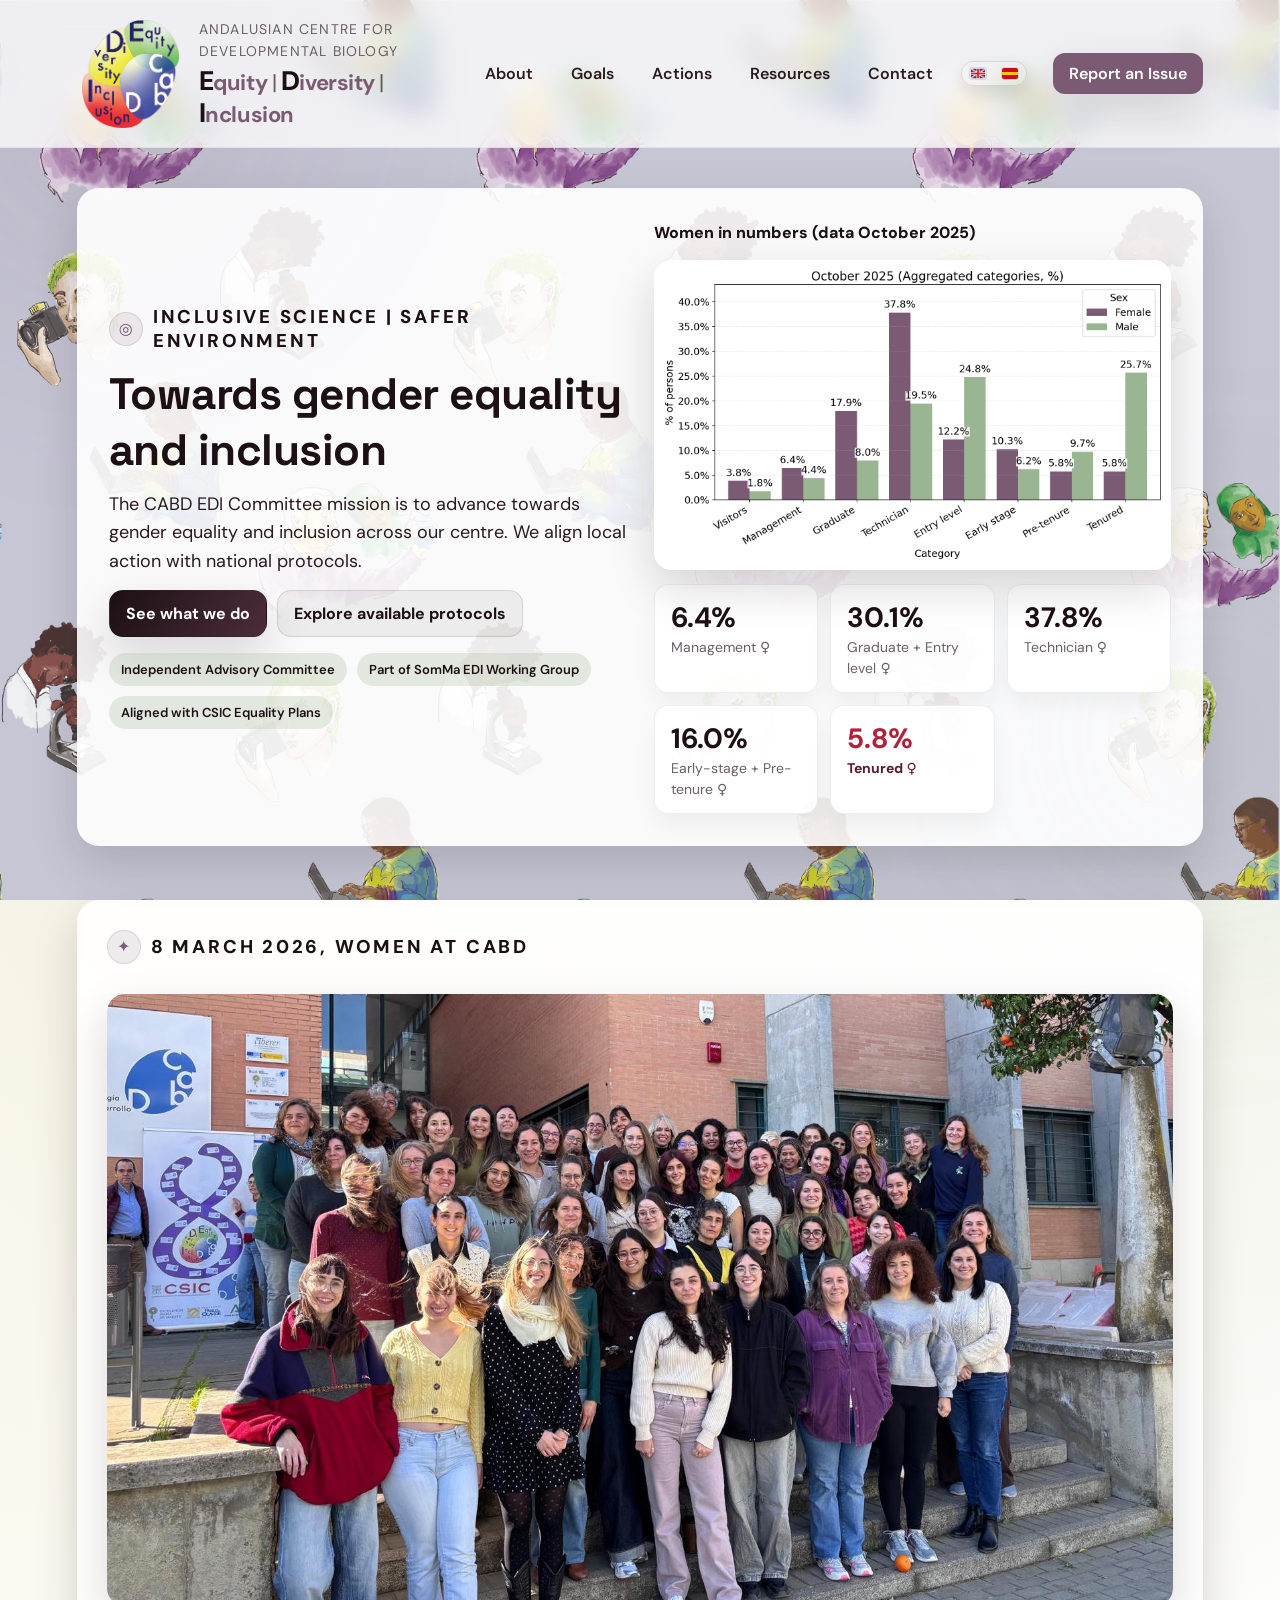
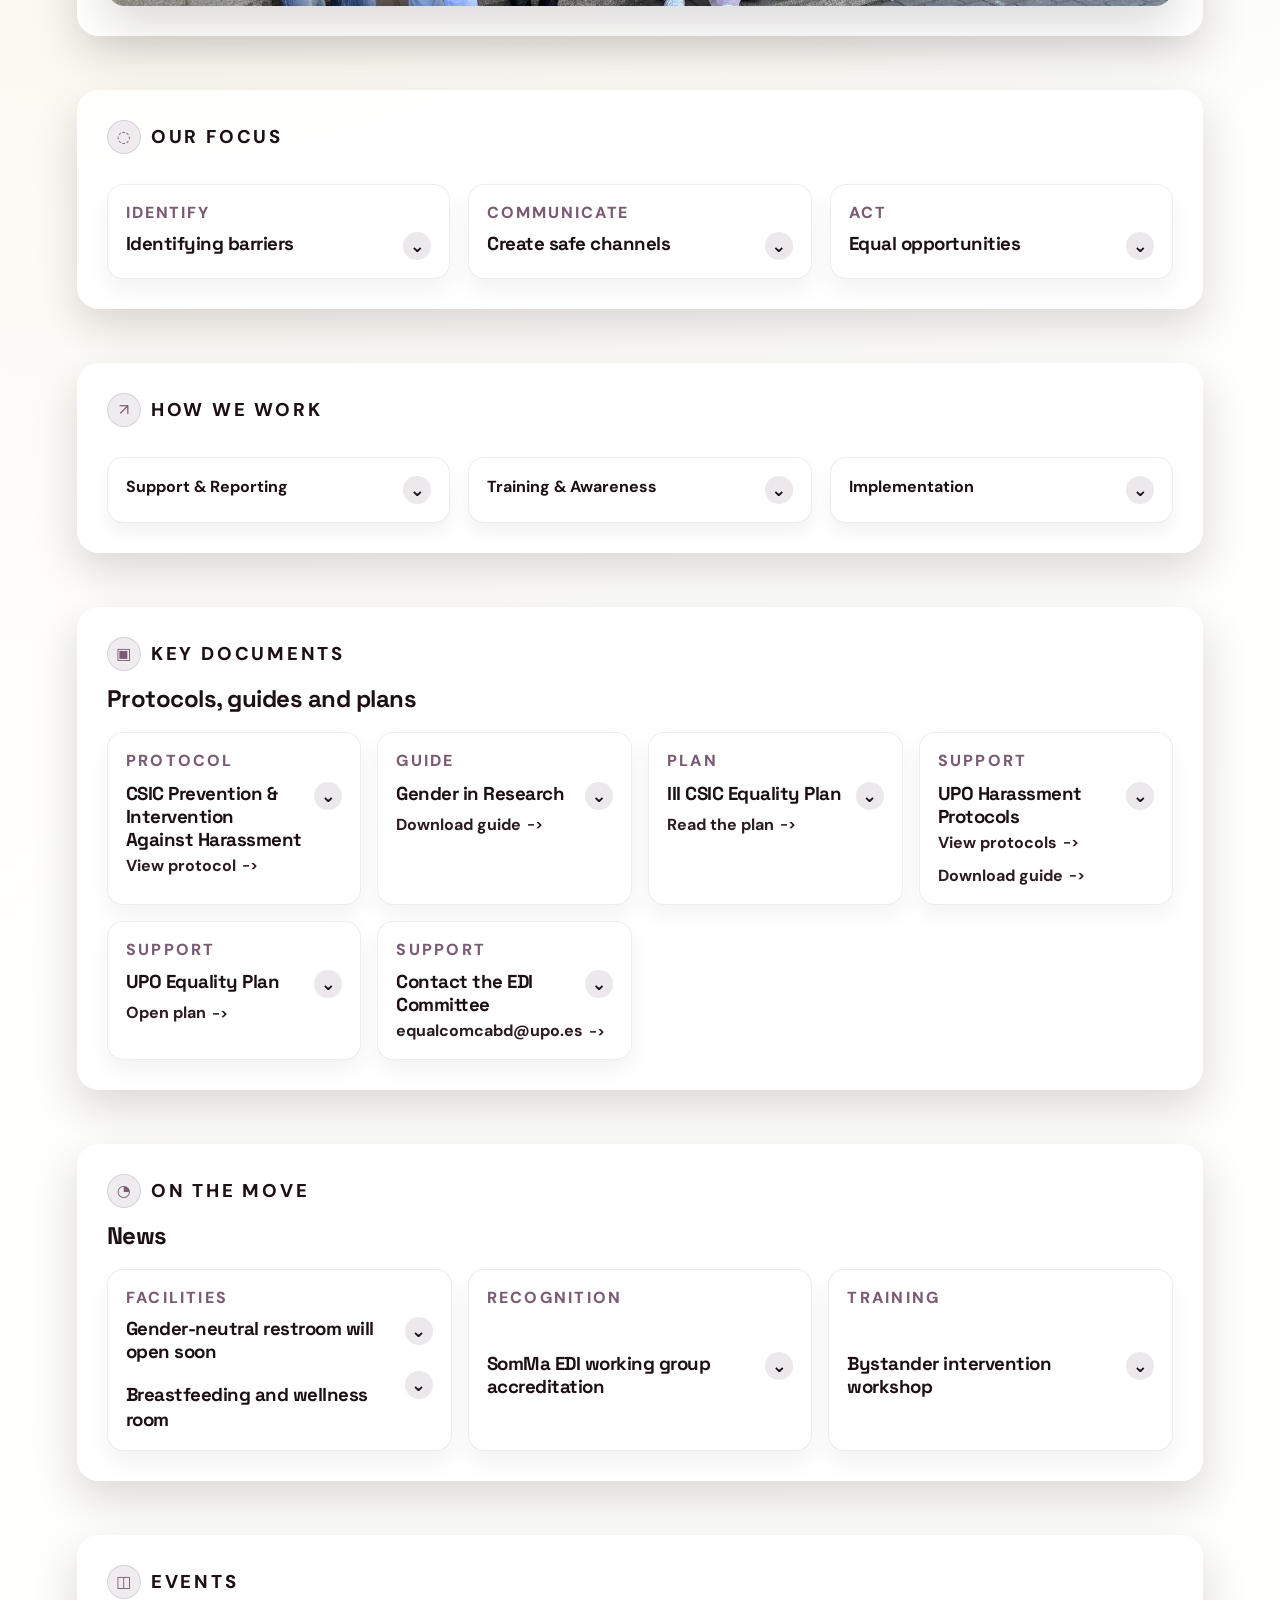
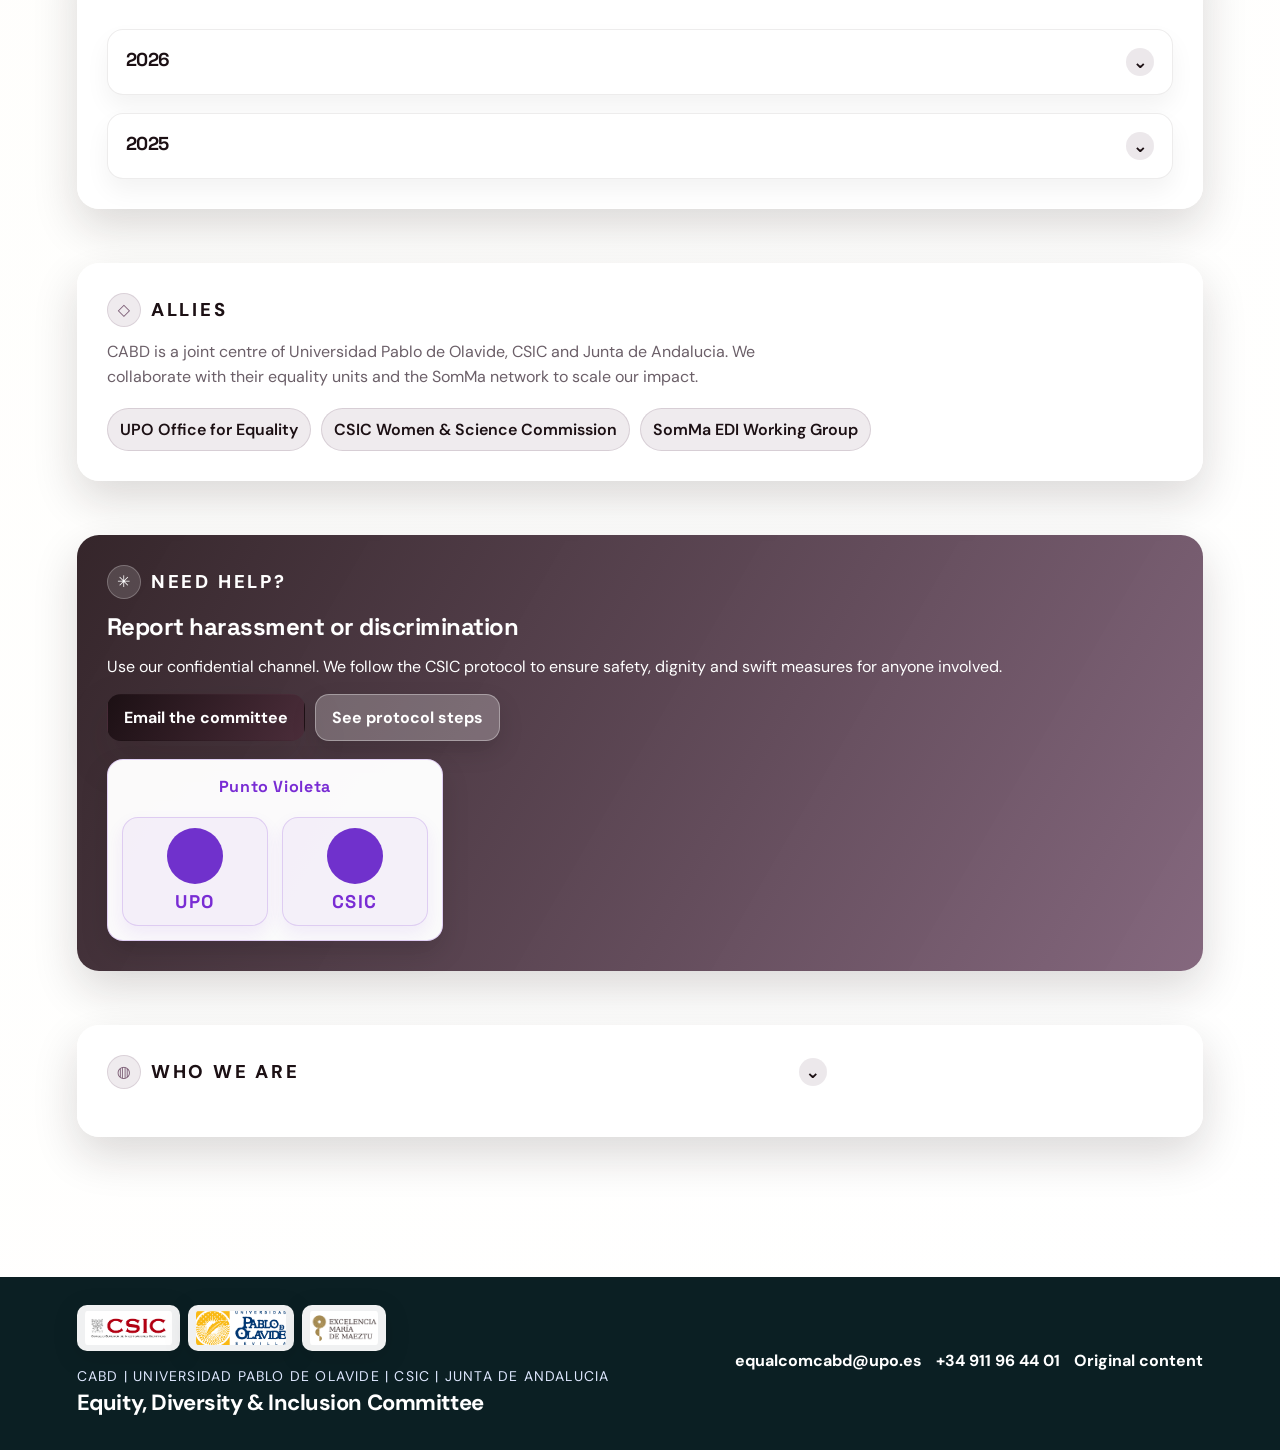
==== commit b0f4d4f0: "Add files via upload" ====
--- a/index.html
+++ b/index.html
@@ -275,13 +275,26 @@
         <article class="resource">
           <p class="resource__tag" data-i18n="res5-tag">Support</p>
           <div class="toggle-row">
-            <h3 data-i18n="res5-title">Contact the EDI Committee</h3>
-            <button type="button" class="box-toggle" aria-expanded="false">
-              <span class="box-toggle__icon" aria-hidden="true">⌄</span>
-            </button>
-          </div>
-          <div class="box-content" hidden>
-            <p data-i18n="res5-text">Email the committee for confidential advice or to suggest actions that improve equity and inclusion.</p>
+            <h3 data-i18n="res5-title">UPO Equality Plan</h3>
+            <button type="button" class="box-toggle" aria-expanded="false">
+              <span class="box-toggle__icon" aria-hidden="true">⌄</span>
+            </button>
+          </div>
+          <div class="box-content" hidden>
+            <p data-i18n="res5-text">Strategic equality plan from Universidad Pablo de Olavide with institutional measures, objectives and actions.</p>
+          </div>
+          <a class="resource__link" data-i18n="res5-link" href="assets/reports/Plan-Estrategico-Igualdad-UPO-2.pdf" target="_blank" rel="noreferrer">Open plan</a>
+        </article>
+        <article class="resource">
+          <p class="resource__tag" data-i18n="res6-tag">Support</p>
+          <div class="toggle-row">
+            <h3 data-i18n="res6-title">Contact the EDI Committee</h3>
+            <button type="button" class="box-toggle" aria-expanded="false">
+              <span class="box-toggle__icon" aria-hidden="true">⌄</span>
+            </button>
+          </div>
+          <div class="box-content" hidden>
+            <p data-i18n="res6-text">Email the committee for confidential advice or to suggest actions that improve equity and inclusion.</p>
           </div>
           <a class="resource__link" href="mailto:equalcomcabd@upo.es">equalcomcabd@upo.es</a>
         </article>
@@ -630,9 +643,13 @@
         "res4-text": "Protocolos oficiales y guía de la UPO sobre prevención del acoso, canales de denuncia y medidas de apoyo.",
         "res4-link": "Ver protocolos",
         "res4-link-guide": "Descargar guía",
-        "res5-tag": "Apoyo",
-        "res5-title": "Contacta con el Comité EDI",
-        "res5-text": "Escríbenos para recibir asesoramiento confidencial o proponer acciones que mejoren la equidad y la inclusión.",
+        "res5-tag": "Plan",
+        "res5-title": "Plan de Igualdad de la UPO",
+        "res5-text": "Plan estratégico de igualdad de la Universidad Pablo de Olavide con medidas, objetivos y acciones institucionales.",
+        "res5-link": "Abrir plan",
+        "res6-tag": "Apoyo",
+        "res6-title": "Contacta con el Comité EDI",
+        "res6-text": "Escríbenos para recibir asesoramiento confidencial o proponer acciones que mejoren la equidad y la inclusión.",
         "updates-eyebrow": "En marcha",
         "updates-title": "Noticias",
         "events-eyebrow": "Eventos",
--- a/styles.css
+++ b/styles.css
@@ -36,7 +36,7 @@
   position: fixed;
   inset: 0;
   background: url("media/scientists pattern.jpg") center / cover no-repeat;
-  opacity: 0.18;
+  opacity: 1;
   filter: saturate(0.82);
   z-index: -3;
   pointer-events: none;
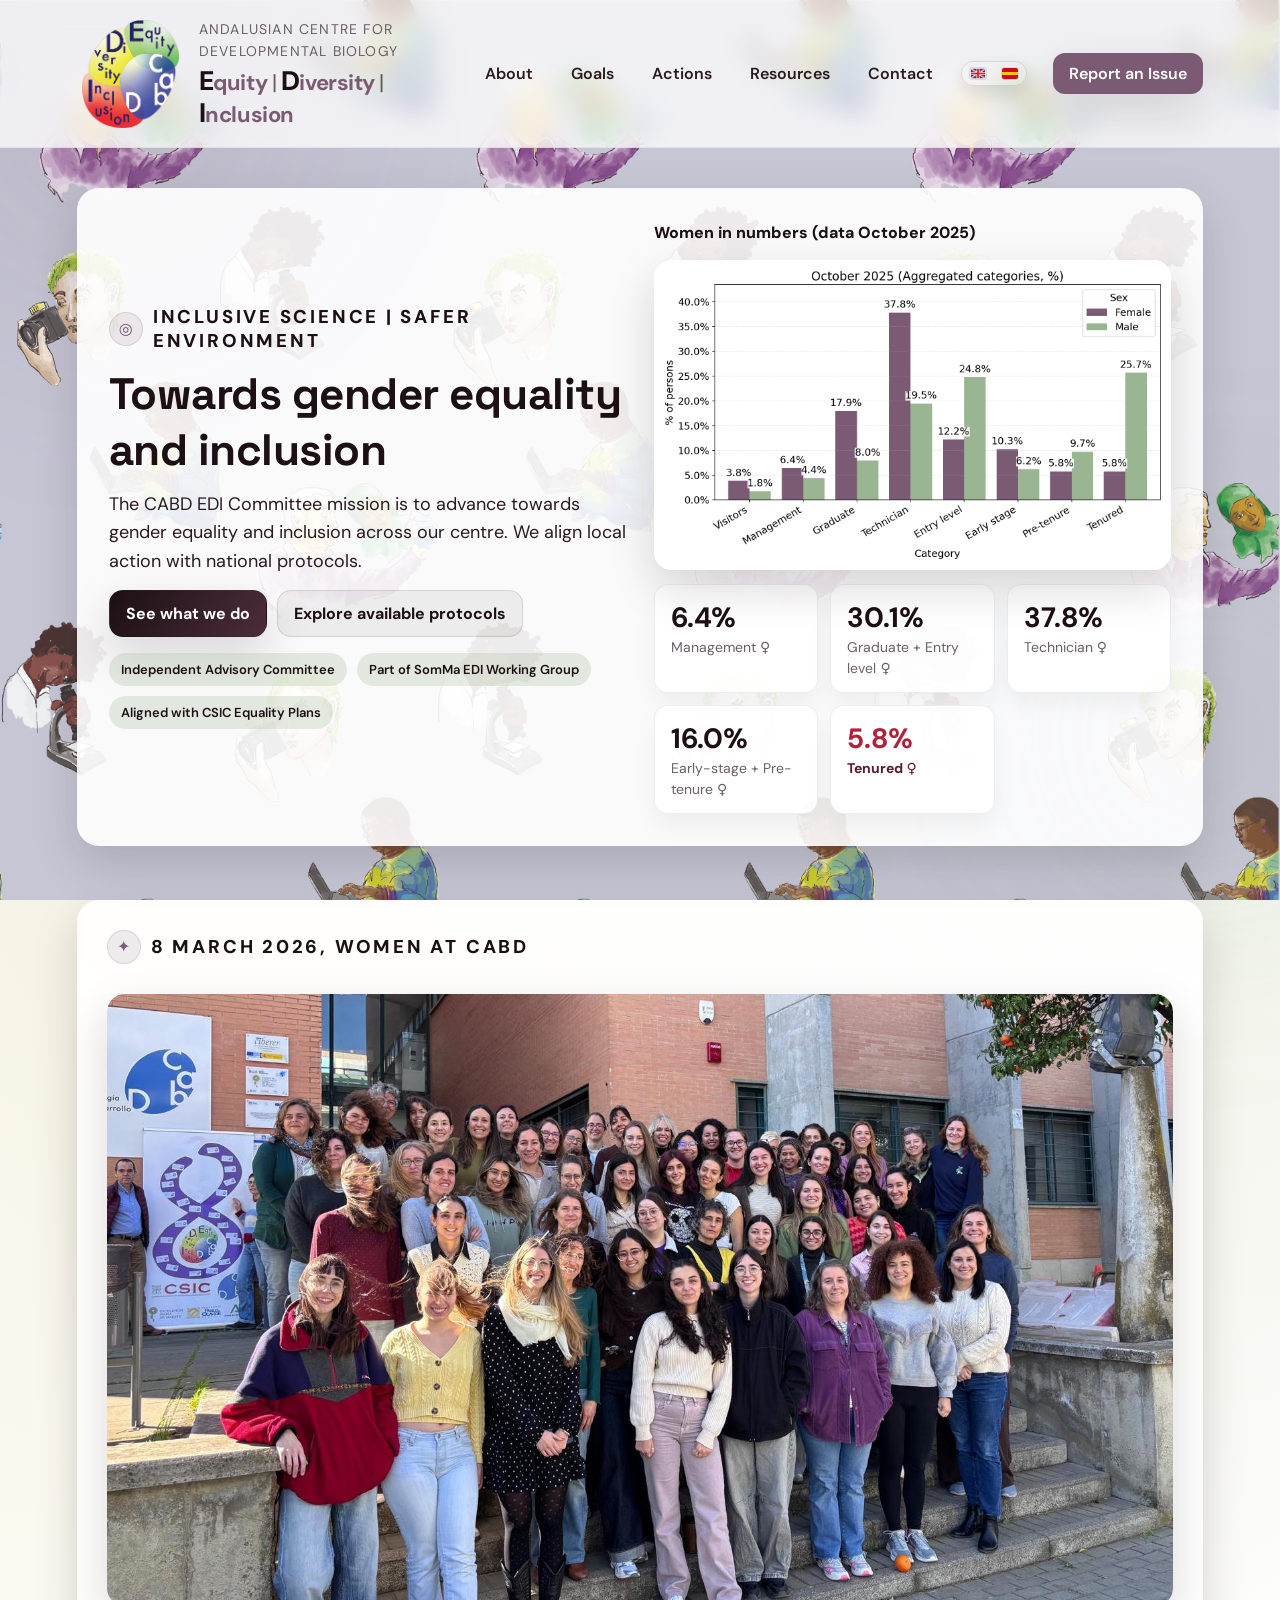
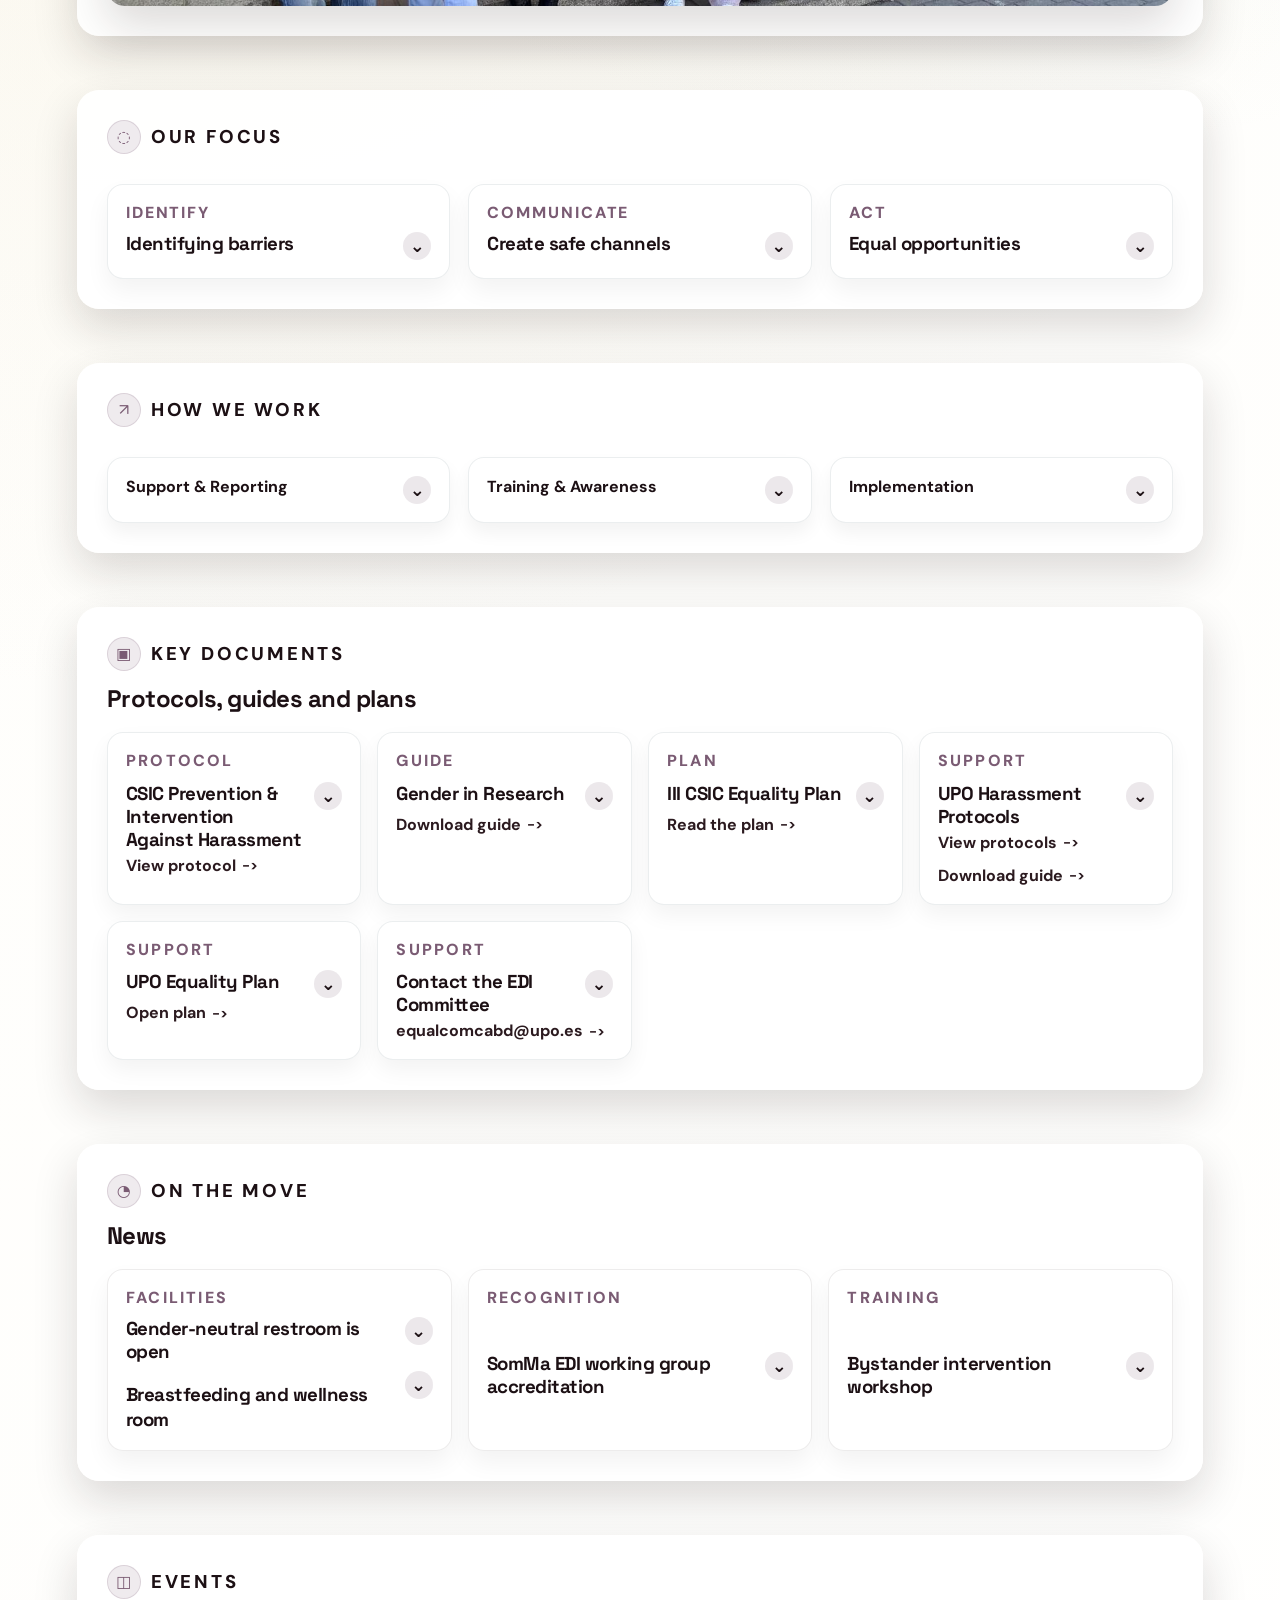
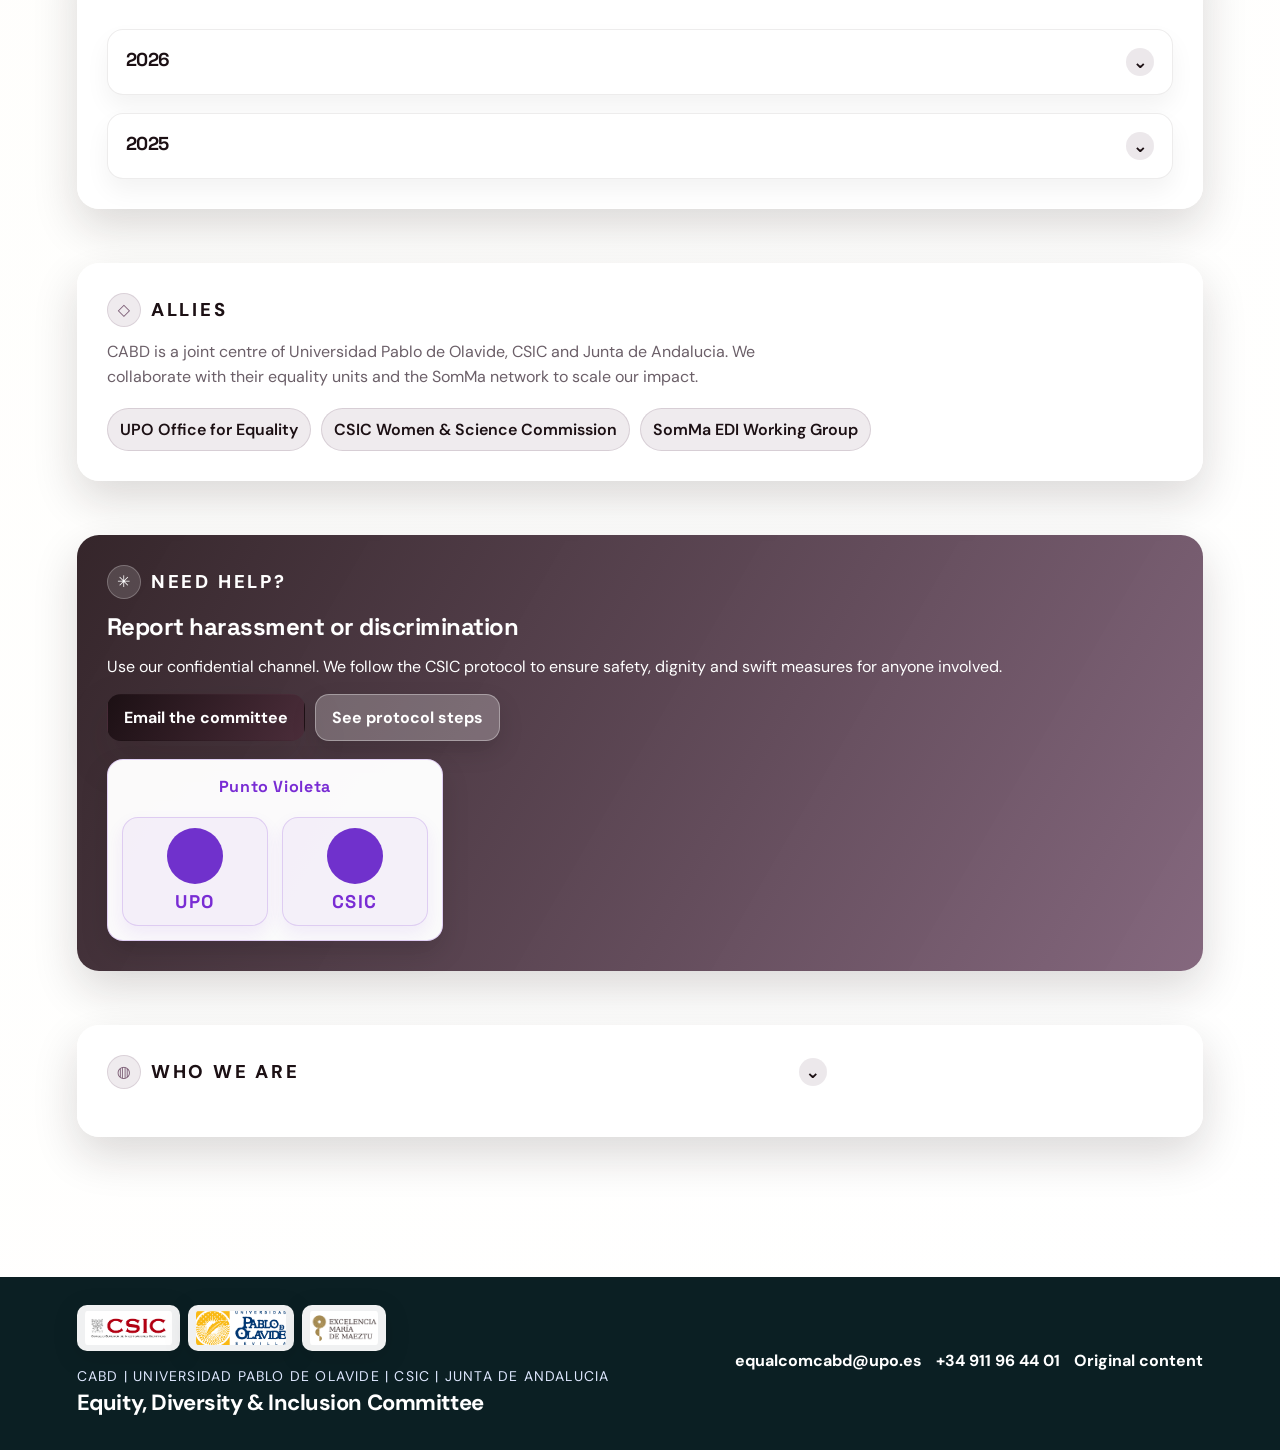
==== commit e0687d5e: "Add files via upload" ====
--- a/index.html
+++ b/index.html
@@ -313,13 +313,13 @@
         <article class="update-card">
           <p class="update-card__tag" data-i18n="update1-tag">Facilities</p>
           <div class="toggle-row">
-            <h3 data-i18n="update1-title">Gender-neutral restroom will open soon</h3>
-            <button type="button" class="box-toggle" aria-expanded="false">
-              <span class="box-toggle__icon" aria-hidden="true">⌄</span>
-            </button>
-          </div>
-          <div class="box-content" hidden>
-            <p data-i18n="update1-text">A new inclusive WC is being prepared on the first floor to provide safe access for everyone.</p>
+            <h3 data-i18n="update1-title">Gender-neutral restroom is open</h3>
+            <button type="button" class="box-toggle" aria-expanded="false">
+              <span class="box-toggle__icon" aria-hidden="true">⌄</span>
+            </button>
+          </div>
+          <div class="box-content" hidden>
+            <p data-i18n="update1-text">A new inclusive WC is now open on the first floor to provide safe access for everyone.</p>
           </div>
           <div class="toggle-row">
             <h3 class="update-card__subhead" data-i18n="update1-extra-title">Breastfeeding and wellness room</h3>
@@ -329,6 +329,7 @@
           </div>
           <div class="box-content" hidden>
             <p data-i18n="update1-extra-text">A dedicated space for breast-feeding and/or wellness is available at CABD, located at the ground level.</p>
+            <p class="update-card__date-inline" data-i18n="update1-date">15 Jan 2026</p>
           </div>
         </article>
         <article class="update-card">
@@ -704,8 +705,8 @@
         "event-2025-4-link": "Ver cartel",
         "event-2025-4-speaker-link": "Web de la ponente",
         "update1-tag": "Infraestructura",
-        "update1-title": "El aseo inclusivo abrirá pronto",
-        "update1-text": "Se está preparando un nuevo WC inclusivo en la primera planta para ofrecer un acceso seguro a todas las personas.",
+        "update1-title": "El aseo inclusivo ya está abierto",
+        "update1-text": "Ya está abierto un nuevo WC inclusivo en la primera planta para ofrecer un acceso seguro a todas las personas.",
         "update1-extra-title": "Sala de lactancia y bienestar",
         "update1-extra-text": "En el CABD hay disponible un espacio dedicado a la lactancia y/o al bienestar, situado en la planta baja.",
         "update1-date": "15 Ene 2026",
